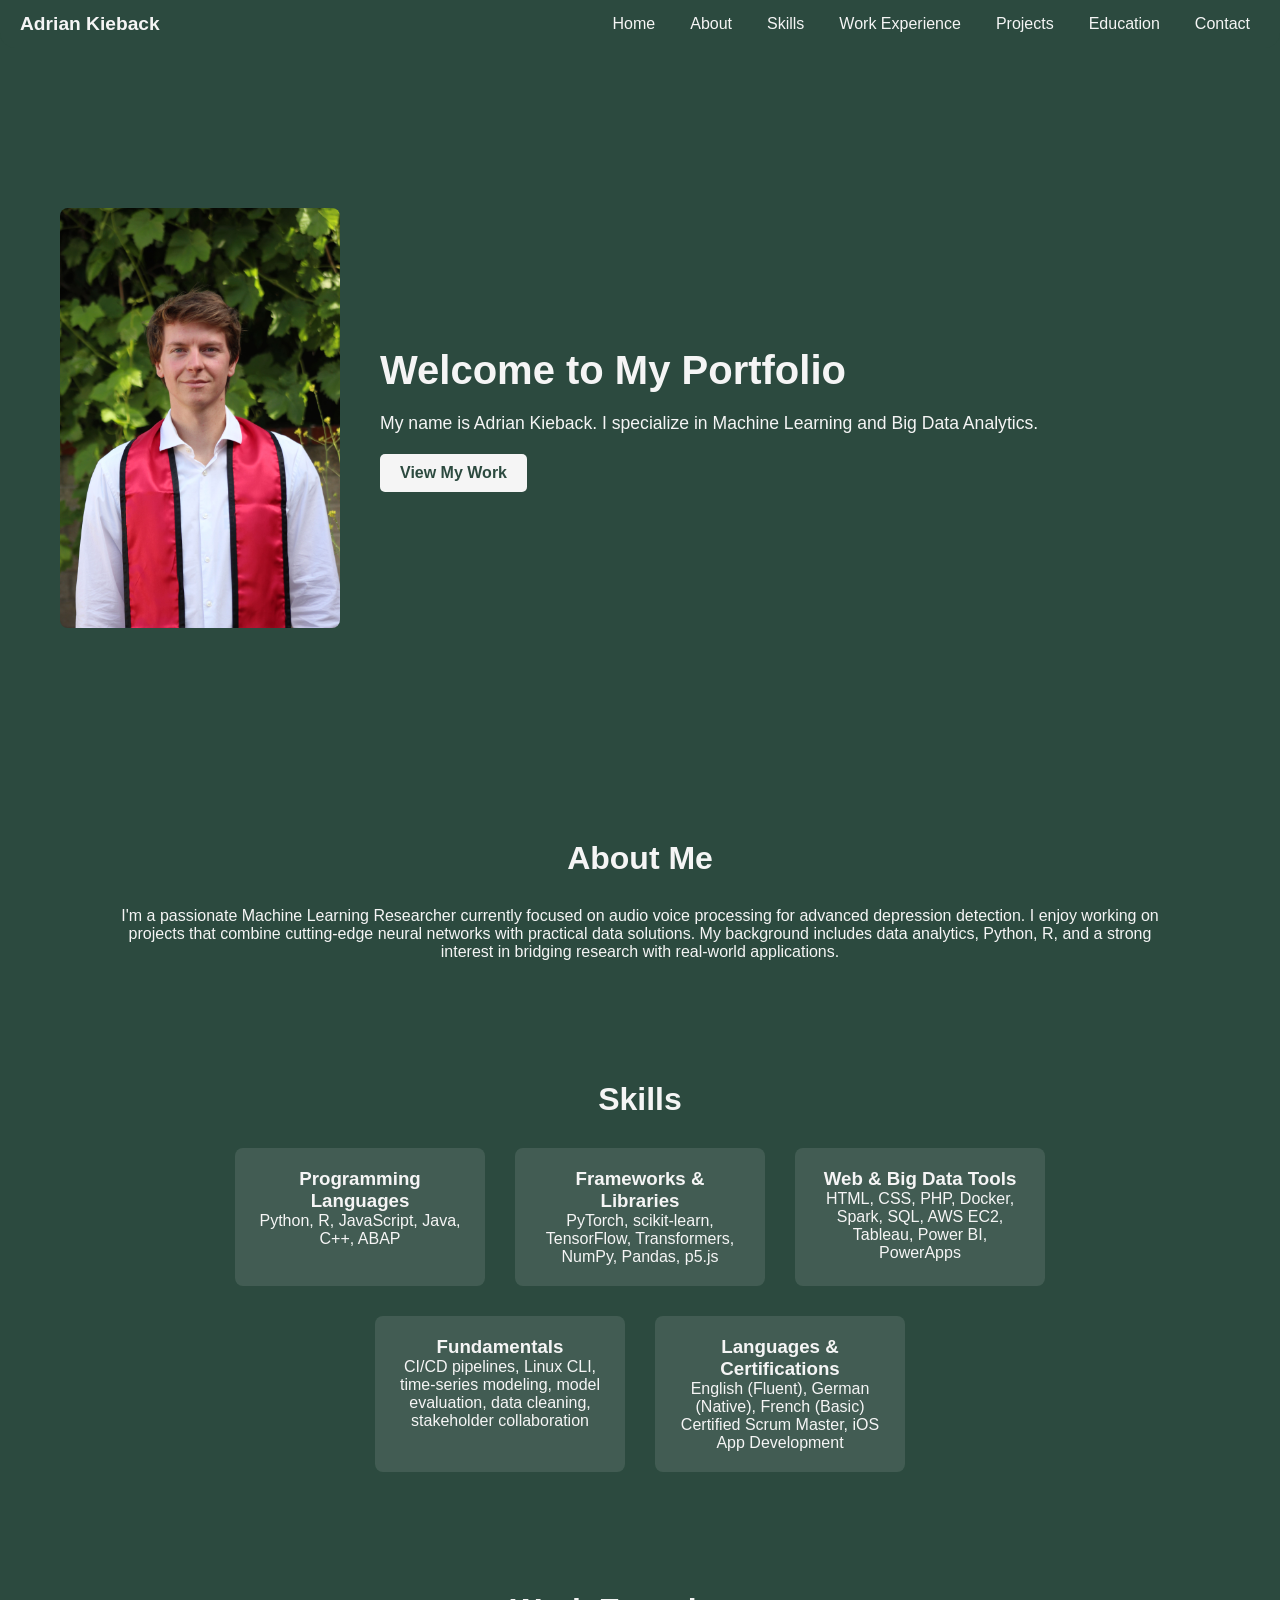
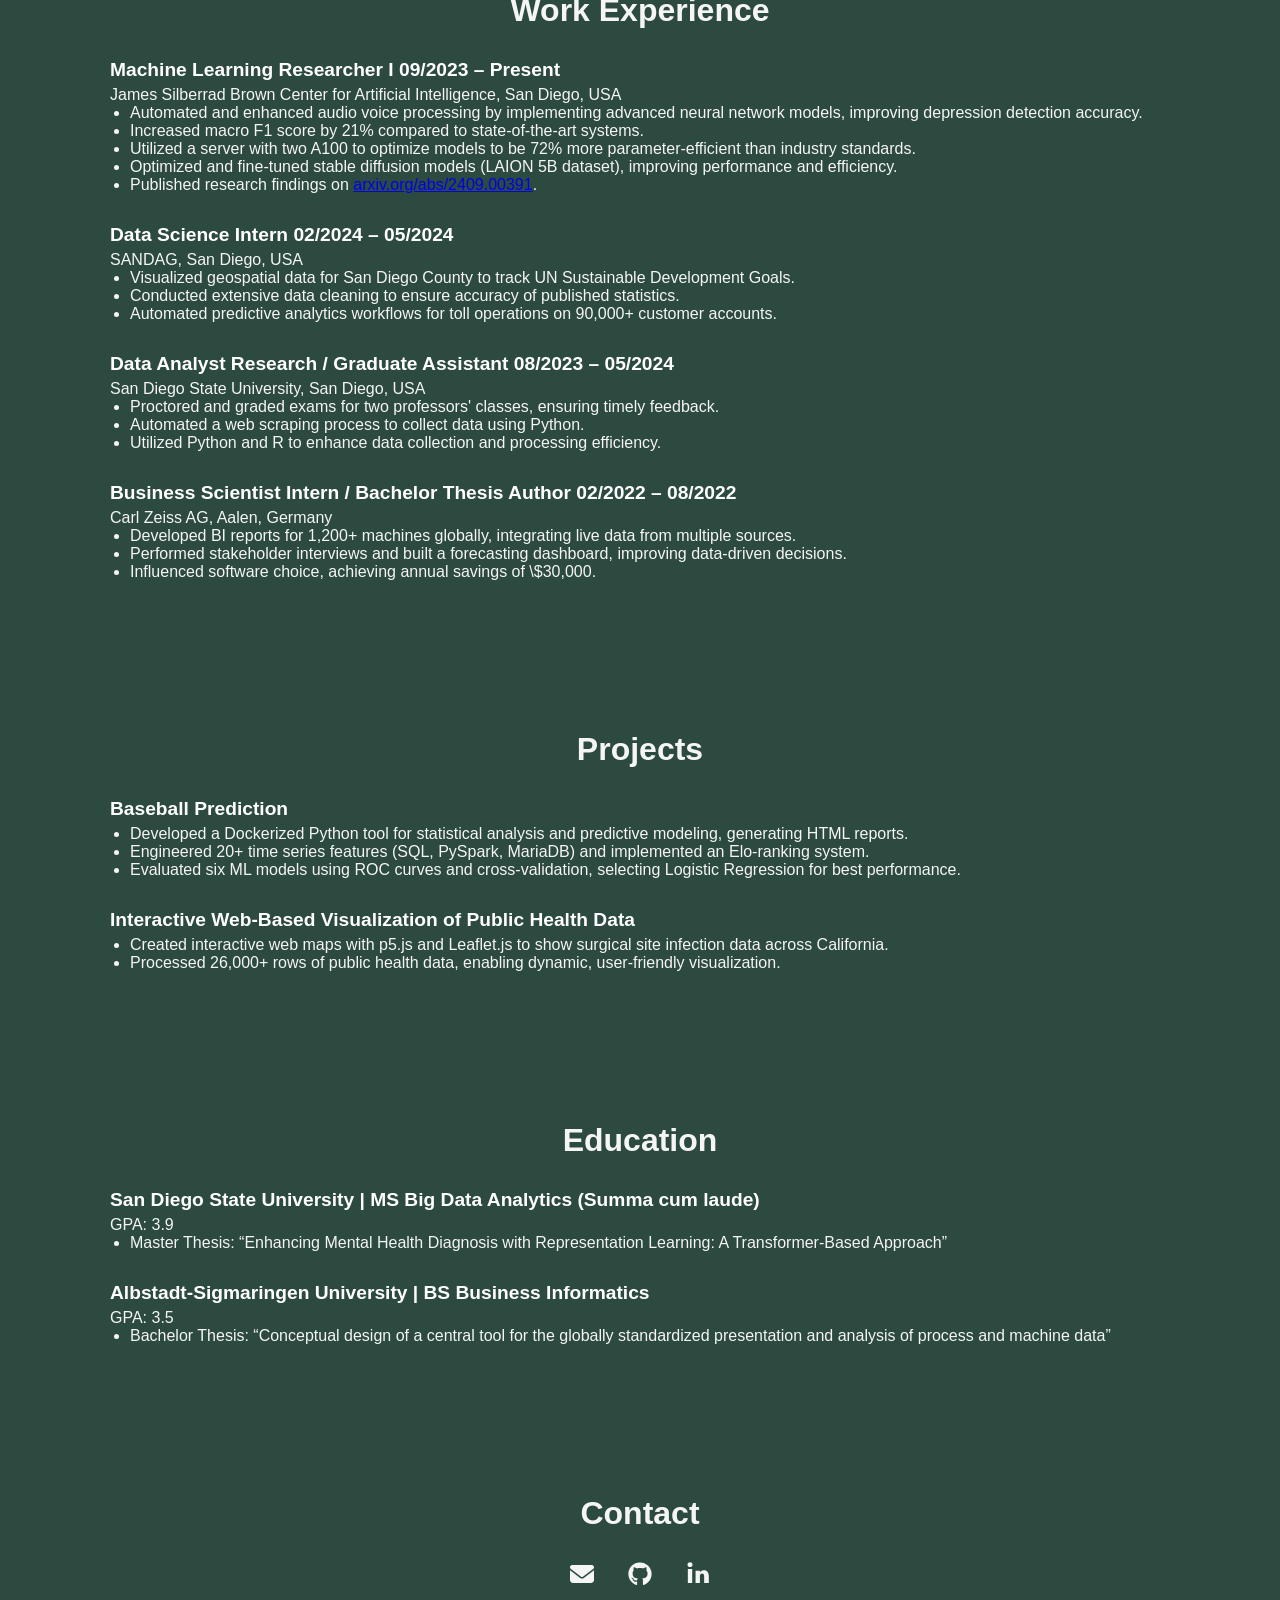
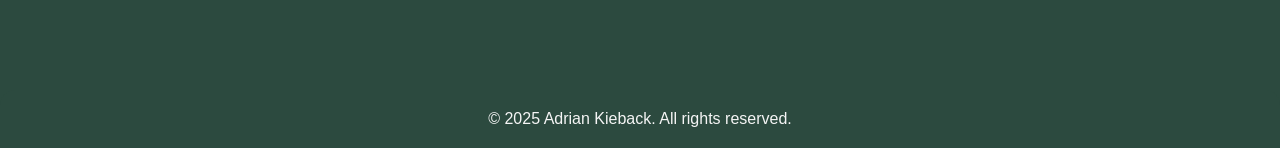
==== index.html @ 71a57227 "navbar fixes to stay when button click" ====
<!DOCTYPE html>
<html lang="en">
<head>
  <meta name="viewport" content="width=device-width, initial-scale=1.0">
  <title>Adrian Kieback</title>
  <link rel="icon" href="icons/favicon.ico" type="image/x-icon">
  <!-- No Font Awesome links needed, since we're using local SVG files -->
  <link rel="stylesheet" href="style.css">
</head>
<body>

  <!-- ===== Burger Menu (fixed at top-right; shows on mobile) ===== -->
  <div class="burger-menu" onclick="toggleMenu()">
    <div class="bar1"></div>
    <div class="bar2"></div>
    <div class="bar3"></div>
  </div>

  <!-- ===== Mobile Nav Menu (slides in from right) ===== -->
  <div class="nav-mobile-menu" id="mobileMenu">
    <a href="#home" class="nav-link">Home</a>
    <a href="#about" class="nav-link">About</a>
    <a href="#skills" class="nav-link">Skills</a>
    <a href="#work-experience" class="nav-link">Work Experience</a>
    <a href="#projects" class="nav-link">Projects</a>
    <a href="#education" class="nav-link">Education</a>
    <a href="#contact" class="nav-link">Contact</a>
  </div>

  <!-- ===== Everything in #page-container is blurred when menu is open ===== -->
  <div id="page-container">

    <!-- ===== Navigation Bar (fixed, hide on scroll down) ===== -->
    <nav class="main-nav">
      <div class="nav-left">
        <a href="#" class="brand">Adrian Kieback</a>
      </div>
      <div class="nav-right">
        <a href="#home" class="nav-link">Home</a>
        <a href="#about" class="nav-link">About</a>
        <a href="#skills" class="nav-link">Skills</a>
        <a href="#work-experience" class="nav-link">Work Experience</a>
        <a href="#projects" class="nav-link">Projects</a>
        <a href="#education" class="nav-link">Education</a>
        <a href="#contact" class="nav-link">Contact</a>
      </div>
    </nav>

    <!-- ===== Hero Section (uses your photo as background) ===== -->
    <header id="home" class="hero-section">
        <div class="hero-content">
          <!-- Left column: your picture -->
          <div class="hero-image">
            <img src="images/IMG_0162-min.JPG" alt="Adrian Kieback" />
          </div>
      
          <!-- Right column: text & button -->
          <div class="hero-text">
            <h1>Welcome to My Portfolio</h1>
            <p>My name is Adrian Kieback. I specialize in Machine Learning and Big Data Analytics.</p>
            <a href="#work-experience" class="btn">View My Work</a>
          </div>
        </div>
      </header>

    <!-- ===== About Section ===== -->
    <section id="about" class="content-section">
      <h2>About Me</h2>
      <p>
        I'm a passionate Machine Learning Researcher currently focused on audio voice 
        processing for advanced depression detection. I enjoy working on projects 
        that combine cutting-edge neural networks with practical data solutions. 
        My background includes data analytics, Python, R, and a strong interest 
        in bridging research with real-world applications.
      </p>
    </section>

    <!-- ===== Skills Section ===== -->
    <section id="skills" class="content-section">
      <h2>Skills</h2>
      <div class="skills-list">
        <div class="skill-item">
          <h3>Programming Languages</h3>
          <p>Python, R, JavaScript, Java, C++, ABAP</p>
        </div>
        <div class="skill-item">
          <h3>Frameworks &amp; Libraries</h3>
          <p>PyTorch, scikit-learn, TensorFlow, Transformers, NumPy, Pandas, p5.js</p>
        </div>
        <div class="skill-item">
          <h3>Web &amp; Big Data Tools</h3>
          <p>HTML, CSS, PHP, Docker, Spark, SQL, AWS EC2, Tableau, Power BI, PowerApps</p>
        </div>
        <div class="skill-item">
          <h3>Fundamentals</h3>
          <p>CI/CD pipelines, Linux CLI, time-series modeling, model evaluation, data cleaning, stakeholder collaboration</p>
        </div>
        <div class="skill-item">
          <h3>Languages &amp; Certifications</h3>
          <p>English (Fluent), German (Native), French (Basic)<br>
             Certified Scrum Master, iOS App Development</p>
        </div>
      </div>
    </section>

    <!-- ===== Work Experience Section ===== -->
    <section id="work-experience" class="content-section">
      <h2>Work Experience</h2>

      <div class="job-entry">
        <h3>Machine Learning Researcher I <span class="job-dates">09/2023 – Present</span></h3>
        <p>James Silberrad Brown Center for Artificial Intelligence, San Diego, USA</p>
        <ul>
          <li>Automated and enhanced audio voice processing by implementing advanced neural network models, improving depression detection accuracy.</li>
          <li>Increased macro F1 score by 21% compared to state-of-the-art systems.</li>
          <li>Utilized a server with two A100 to optimize models to be 72% more parameter-efficient than industry standards.</li>
          <li>Optimized and fine-tuned stable diffusion models (LAION 5B dataset), improving performance and efficiency.</li>
          <li>Published research findings on 
            <a href="https://arxiv.org/abs/2409.00391" target="_blank">arxiv.org/abs/2409.00391</a>.
          </li>
        </ul>
      </div>

      <div class="job-entry">
        <h3>Data Science Intern <span class="job-dates">02/2024 – 05/2024</span></h3>
        <p>SANDAG, San Diego, USA</p>
        <ul>
          <li>Visualized geospatial data for San Diego County to track UN Sustainable Development Goals.</li>
          <li>Conducted extensive data cleaning to ensure accuracy of published statistics.</li>
          <li>Automated predictive analytics workflows for toll operations on 90,000+ customer accounts.</li>
        </ul>
      </div>

      <div class="job-entry">
        <h3>Data Analyst Research / Graduate Assistant <span class="job-dates">08/2023 – 05/2024</span></h3>
        <p>San Diego State University, San Diego, USA</p>
        <ul>
          <li>Proctored and graded exams for two professors' classes, ensuring timely feedback.</li>
          <li>Automated a web scraping process to collect data using Python.</li>
          <li>Utilized Python and R to enhance data collection and processing efficiency.</li>
        </ul>
      </div>

      <div class="job-entry">
        <h3>Business Scientist Intern / Bachelor Thesis Author <span class="job-dates">02/2022 – 08/2022</span></h3>
        <p>Carl Zeiss AG, Aalen, Germany</p>
        <ul>
          <li>Developed BI reports for 1,200+ machines globally, integrating live data from multiple sources.</li>
          <li>Performed stakeholder interviews and built a forecasting dashboard, improving data-driven decisions.</li>
          <li>Influenced software choice, achieving annual savings of \$30,000.</li>
        </ul>
      </div>
    </section>

    <!-- ===== Projects (Additional Projects) Section ===== -->
    <section id="projects" class="content-section">
      <h2>Projects</h2>

      <div class="project-item">
        <h3>Baseball Prediction</h3>
        <ul>
          <li>Developed a Dockerized Python tool for statistical analysis and predictive modeling, generating HTML reports.</li>
          <li>Engineered 20+ time series features (SQL, PySpark, MariaDB) and implemented an Elo-ranking system.</li>
          <li>Evaluated six ML models using ROC curves and cross-validation, selecting Logistic Regression for best performance.</li>
        </ul>
      </div>

      <div class="project-item">
        <h3>Interactive Web-Based Visualization of Public Health Data</h3>
        <ul>
          <li>Created interactive web maps with p5.js and Leaflet.js to show surgical site infection data across California.</li>
          <li>Processed 26,000+ rows of public health data, enabling dynamic, user-friendly visualization.</li>
        </ul>
      </div>
    </section>

    <!-- ===== Education Section ===== -->
    <section id="education" class="content-section">
      <h2>Education</h2>

      <div class="education-entry">
        <h3>San Diego State University | MS Big Data Analytics (Summa cum laude)</h3>
        <p>GPA: 3.9</p>
        <ul>
          <li>Master Thesis: “Enhancing Mental Health Diagnosis with Representation Learning: A Transformer-Based Approach”</li>
        </ul>
      </div>

      <div class="education-entry">
        <h3>Albstadt-Sigmaringen University | BS Business Informatics</h3>
        <p>GPA: 3.5</p>
        <ul>
          <li>Bachelor Thesis: “Conceptual design of a central tool for the globally standardized presentation and analysis of process and machine data”</li>
        </ul>
      </div>
    </section>

    <!-- ===== Contact Section (Inline SVGs) ===== -->
    <section id="contact" class="content-section">
        <h2>Contact</h2>
        <p>
          <!-- Email Icon Inline -->
          <a href="mailto:Adrian.Kieback@gmail.com" class="icon-link">
            <svg 
              xmlns="http://www.w3.org/2000/svg" 
              viewBox="0 0 512 512" 
              class="icon-inline"
            >
              <path 
                fill="currentColor"
                d="M48 64C21.5 64 0 85.5 0 112c0 15.1 7.1 29.3 19.2 38.4L236.8 313.6c11.4 8.5 27 8.5 38.4 0L492.8 150.4c12.1-9.1 19.2-23.3 19.2-38.4c0-26.5-21.5-48-48-48L48 64zM0 176L0 384c0 35.3 28.7 64 64 64l384 0c35.3 0 64-28.7 64-64l0-208L294.4 339.2c-22.8 17.1-54 17.1-76.8 0L0 176z"
              />
            </svg>
          </a>
  
          <!-- GitHub Icon Inline -->
          <a href="https://github.com/akieback" target="_blank" class="icon-link">
            <svg 
              xmlns="http://www.w3.org/2000/svg" 
              viewBox="0 0 496 512" 
              class="icon-inline"
            >
              <path 
                fill="currentColor"
                d="M165.9 397.4c0 2-2.3 3.6-5.2 3.6-3.3 .3-5.6-1.3-5.6-3.6 0-2 2.3-3.6 5.2-3.6 3-.3 5.6 1.3 5.6 3.6zm-31.1-4.5c-.7 2 1.3 4.3 4.3 4.9 2.6 1 5.6 0 6.2-2s-1.3-4.3-4.3-5.2c-2.6-.7-5.5 .3-6.2 2.3zm44.2-1.7c-2.9 .7-4.9 2.6-4.6 4.9 .3 2 2.9 3.3 5.9 2.6 2.9-.7 4.9-2.6 4.6-4.6-.3-1.9-3-3.2-5.9-2.9zM244.8 8C106.1 8 0 113.3 0 252c0 110.9 69.8 205.8 169.5 239.2 12.8 2.3 17.3-5.6 17.3-12.1 0-6.2-.3-40.4-.3-61.4 0 0-70 15-84.7-29.8 0 0-11.4-29.1-27.8-36.6 0 0-22.9-15.7 1.6-15.4 0 0 24.9 2 38.6 25.8 21.9 38.6 58.6 27.5 72.9 20.9 2.3-16 8.8-27.1 16-33.7-55.9-6.2-112.3-14.3-112.3-110.5 0-27.5 7.6-41.3 23.6-58.9-2.6-6.5-11.1-33.3 2.6-67.9 20.9-6.5 69 27 69 27 20-5.6 41.5-8.5 62.8-8.5s42.8 2.9 62.8 8.5c0 0 48.1-33.6 69-27 13.7 34.7 5.2 61.4 2.6 67.9 16 17.7 25.8 31.5 25.8 58.9 0 96.5-58.9 104.2-114.8 110.5 9.2 7.9 17 22.9 17 46.4 0 33.7-.3 75.4-.3 83.6 0 6.5 4.6 14.4 17.3 12.1C428.2 457.8 496 362.9 496 252 496 113.3 383.5 8 244.8 8zM97.2 352.9c-1.3 1-1 3.3 .7 5.2 1.6 1.6 3.9 2.3 5.2 1 1.3-1 1-3.3-.7-5.2-1.6-1.6-3.9-2.3-5.2-1zm-10.8-8.1c-.7 1.3 .3 2.9 2.3 3.9 1.6 1 3.6 .7 4.3-.7 .7-1.3-.3-2.9-2.3-3.9-2-.6-3.6-.3-4.3 .7zm32.4 35.6c-1.6 1.3-1 4.3 1.3 6.2 2.3 2.3 5.2 2.6 6.5 1 1.3-1.3 .7-4.3-1.3-6.2-2.2-2.3-5.2-2.6-6.5-1zm-11.4-14.7c-1.6 1-1.6 3.6 0 5.9 1.6 2.3 4.3 3.3 5.6 2.3 1.6-1.3 1.6-3.9 0-6.2-1.4-2.3-4-3.3-5.6-2z"
              />
            </svg>
          </a>
  
          <!-- LinkedIn Icon Inline -->
          <a href="https://www.linkedin.com/in/adrian-kieback" target="_blank" class="icon-link">
            <svg 
              xmlns="http://www.w3.org/2000/svg" 
              viewBox="0 0 448 512" 
              class="icon-inline"
            >
              <!-- EXAMPLE LinkedIn path with fill="currentColor" -->
              <path 
                fill="currentColor"
                d="M100.28 448H7.4V148.9h92.88zM53.79 108.1C24.1 108.1 0 83.65 0 57.85A53.79 53.79 0 11107.58 57.85c0 25.8-24.09 50.25-53.79 50.25zM447.9 448h-92.55V302.4c0-34.8-12.48-58.5-43.64-58.5-23.8 0-38 16-44.29 31.4-2.3 5.6-2.8 13.3-2.8 21.1V448h-92.59s1.2-237.8 0-262.1h92.59v37.2c-.19.3-.39.59-.59.9h.59v-.9c12.31-18.9 34.3-45.8 83.56-45.8 61 0 106.7 39.8 106.7 125.4V448z"
              />
            </svg>
          </a>
        </p>
      </section>

    <!-- ===== Footer ===== -->
    <footer class="footer">
      <p>&copy; 2025 Adrian Kieback. All rights reserved.</p>
    </footer>

  </div><!-- End #page-container -->

  <script src="script.js"></script>
</body>
</html>
---- style.css ----
/* ===== Basic Reset ===== */
* {
    margin: 0;
    padding: 0;
    box-sizing: border-box;
  }
  
  /* ===== Body Styles ===== */
  body {
    font-family: Arial, sans-serif;
    background-color: #2C4A3F; /* Natural green */
    color: #F5F5F5; /* Light neutral text */
  }
  
  /* ===== Page Container (blur when mobile menu opens) ===== */
  #page-container {
    transition: filter 0.3s ease;
    position: relative;
    z-index: 1;
  }
  #page-container.blur {
    filter: blur(5px);
  }
  
  /* ===== Navigation Bar ===== */
  .main-nav {
    position: fixed;
    top: 0;
    left: 0;
    width: 100%;
    z-index: 1000;
    display: flex;
    justify-content: space-between;
    align-items: center;
    background-color: #2C4A3F; /* Match body background */
    padding: 10px 20px;
    border-radius: 0 0 15px 15px;
    transition: transform 0.3s ease-in-out;
  }
  
  .brand {
    text-decoration: none;
    font-weight: bold;
    font-size: 1.2rem;
    color: #F5F5F5; /* Neutral white */
  }
  
  .nav-right {
    display: flex;
    gap: 15px;
  }
  
  .nav-right .nav-link {
    text-decoration: none;
    color: #F5F5F5;
    padding: 5px 10px;
    transition: background-color 0.3s, border-radius 0.3s;
  }
  
  .nav-right .nav-link:hover {
    background-color: #588D74; /* Softer green */
    border-radius: 10px;
  }
  
  /* Hide-on-scroll class: moves nav off-screen upwards */
  .nav-hide {
    transform: translateY(-150%);
  }
  
  /* ===== Burger Menu ===== */
  .burger-menu {
    display: none;
    position: fixed;
    top: 15px;
    right: 20px;
    z-index: 1001;
    cursor: pointer;
    transition: transform 0.3s ease-in-out;
  }
  
  .bar1, .bar2, .bar3 {
    width: 30px;
    height: 3px;
    background-color: #F5F5F5;
    margin: 5px 0;
    transition: 0.4s;
  }
  
  /* Animate burger into "X" */
  .change .bar1 {
    transform: rotate(-45deg) translate(-7px, 6px);
  }
  .change .bar2 {
    opacity: 0;
  }
  .change .bar3 {
    transform: rotate(45deg) translate(-5px, -5px);
  }
  
  /* ===== Mobile Nav Menu ===== */
  .nav-mobile-menu {
    position: fixed;
    top: 0;
    right: 0;
    background-color: #588D74;
    height: 100vh;
    width: 0;
    overflow: hidden;
    transition: width 0.5s ease-out;
    z-index: 999;
    display: flex;
    flex-direction: column;
    justify-content: center;
    align-items: flex-start;
    border-radius: 15px 0 0 15px;
    padding: 40px 0; /* Add padding to ensure buttons don't touch top/bottom */
    gap: 20px; /* Add space between buttons */
  }
  
  .nav-mobile-menu .nav-link {
    color: #F5F5F5;
    text-decoration: none;
    padding: 15px 20px;
    width: 100%;
    font-size: 1.2rem;
    transition: background-color 0.3s;
  }
  
  .nav-mobile-menu .nav-link:hover {
    background-color: rgba(0, 0, 0, 0.1);
  }
  
  .nav-mobile-menu.show {
    width: 250px;
  }
  
  /* ===== Hero Section ===== */
  .hero-section {
    display: flex;
    justify-content: center;
    align-items: center;
    flex-wrap: wrap; /* Ensure content wraps on smaller screens */
    min-height: 80vh;
    position: relative;
    margin-top: 60px;
    background-color: #2C4A3F; /* Match body background */
    padding: 20px;
  }
  
  .hero-content {
    display: flex;
    flex-direction: row;
    gap: 40px;
    max-width: 1200px;
    width: 100%;
    align-items: center;
    padding: 0 20px;
  }
  
  .hero-image {
    flex: 1;  /* Takes up 1 part of the space */
    max-width: 25%; /* Limits to approximately 1/4 of the screen */
  }
  
  .hero-image img {
    max-width: 100%;
    height: auto;
    border-radius: 8px;
    object-fit: cover;
  }
  
  .hero-text {
    flex: 3;  /* Takes up 3 parts of the space */
    display: flex;
    flex-direction: column;
    justify-content: center;
    align-items: flex-start; /* Align text to the left */
    text-align: left;
    color: #F5F5F5;
  }
  
  .hero-text h1 {
    font-size: 2.5rem;
    margin-bottom: 20px;
  }
  
  .hero-text p {
    font-size: 1.1rem;
    margin-bottom: 20px;
  }
  
  .btn {
    text-decoration: none;
    background-color: #F5F5F5;
    color: #2C4A3F;
    padding: 10px 20px;
    font-weight: bold;
    border-radius: 5px;
    transition: 0.3s;
  }
  
  .btn:hover {
    background-color: #7091E6;
    color: #FFFFFF;
  }
  
  /* ===== Content Sections ===== */
  .content-section {
    padding: 60px 20px;
    max-width: 1100px;
    margin: 0 auto;
    text-align: center;
  }
  
  .content-section h2 {
    font-size: 2rem;
    margin-bottom: 30px;
  }
  
  .job-entry, .project-item, .education-entry {
    text-align: left;
    margin-bottom: 30px;
  }
  
  .job-entry h3, .project-item h3, .education-entry h3 {
    font-size: 1.2rem;
    color: #FFFFFF;
    margin-bottom: 5px;
  }
  
  ul {
    margin-left: 20px;
    text-align: left;
    list-style-type: disc;
  }
  
  .skills-list {
    display: flex;
    flex-wrap: wrap;
    justify-content: center;
    gap: 30px;
  }
  
  .skill-item {
    background-color: rgba(255, 255, 255, 0.1);
    border-radius: 8px;
    padding: 20px;
    width: 250px;
  }
  
  /* ===== Footer ===== */
  .footer {
    text-align: center;
    padding: 20px;
    background-color: #2C4A3F;
    border-radius: 15px 15px 0 0;
    margin-top: 40px;
  }
  
  /* ===== Responsive Breakpoints ===== */
  @media (max-width: 768px) {
    .nav-right {
      display: none;
    }
  
    .burger-menu {
      display: block;
    }
  
    .hero-content {
      flex-direction: column;
      padding: 0 20px;
    }
  
    .hero-image {
      max-width: 50%; /* Larger image on mobile */
    }
  
    .hero-text {
      align-items: center; /* Center text on mobile */
      text-align: center;
    }
  
    .hero-text h1 {
      font-size: 2rem;
    }
  
    .hero-text p {
      font-size: 1rem;
    }
  }
  
  @media (min-width: 769px) {
    .nav-right {
      display: flex;
      align-items: center;
    }
  
    .burger-menu {
      display: none;
    }
  }
  
  /* ===== Contact Section Icons ===== */
  .icon-link {
    display: inline-block;
    margin: 0 15px;
    text-decoration: none;
  }
  
  .icon-inline {
    width: 24px;  /* Reduced size from default */
    height: 24px;
    color: #F5F5F5; /* White color */
    transition: color 0.3s ease;
  }
  
  .icon-link:hover .icon-inline {
    color: #7091E6; /* Change color on hover */
  }
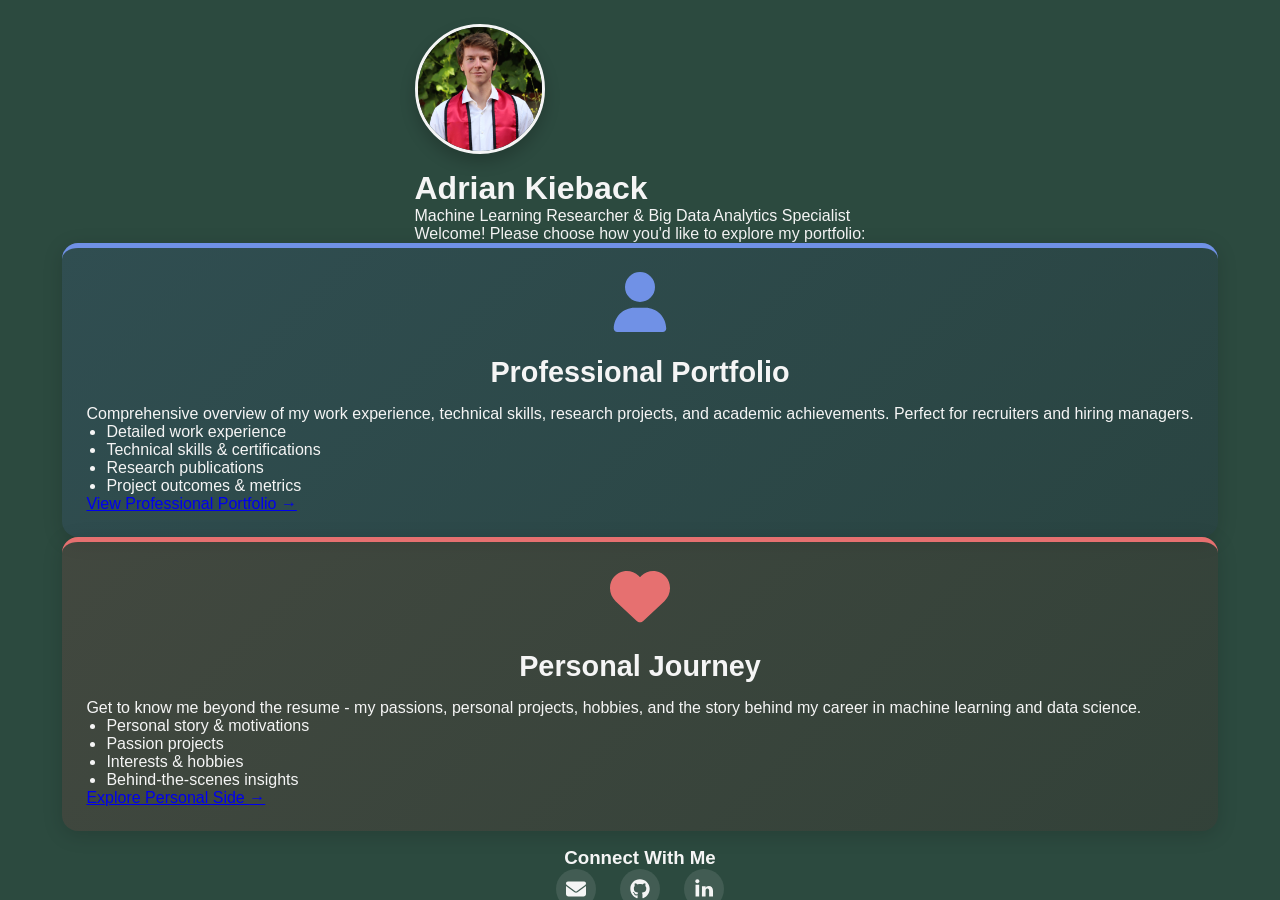
==== commit 525255ba: "index changes" ====
--- a/index.html
+++ b/index.html
@@ -2,255 +2,103 @@
 <html lang="en">
 <head>
   <meta name="viewport" content="width=device-width, initial-scale=1.0">
-  <title>Adrian Kieback</title>
+  <title>Adrian Kieback - Choose Your Experience</title>
   <link rel="icon" href="icons/favicon.ico" type="image/x-icon">
-  <!-- No Font Awesome links needed, since we're using local SVG files -->
   <link rel="stylesheet" href="style.css">
 </head>
 <body>
-
-  <!-- ===== Burger Menu (fixed at top-right; shows on mobile) ===== -->
-  <div class="burger-menu" onclick="toggleMenu()">
-    <div class="bar1"></div>
-    <div class="bar2"></div>
-    <div class="bar3"></div>
-  </div>
-
-  <!-- ===== Mobile Nav Menu (slides in from right) ===== -->
-  <div class="nav-mobile-menu" id="mobileMenu">
-    <a href="#home" class="nav-link">Home</a>
-    <a href="#about" class="nav-link">About</a>
-    <a href="#skills" class="nav-link">Skills</a>
-    <a href="#work-experience" class="nav-link">Work Experience</a>
-    <a href="#projects" class="nav-link">Projects</a>
-    <a href="#education" class="nav-link">Education</a>
-    <a href="#contact" class="nav-link">Contact</a>
-  </div>
-
-  <!-- ===== Everything in #page-container is blurred when menu is open ===== -->
-  <div id="page-container">
-
-    <!-- ===== Navigation Bar (fixed, hide on scroll down) ===== -->
-    <nav class="main-nav">
-      <div class="nav-left">
-        <a href="#" class="brand">Adrian Kieback</a>
-      </div>
-      <div class="nav-right">
-        <a href="#home" class="nav-link">Home</a>
-        <a href="#about" class="nav-link">About</a>
-        <a href="#skills" class="nav-link">Skills</a>
-        <a href="#work-experience" class="nav-link">Work Experience</a>
-        <a href="#projects" class="nav-link">Projects</a>
-        <a href="#education" class="nav-link">Education</a>
-        <a href="#contact" class="nav-link">Contact</a>
-      </div>
-    </nav>
-
-    <!-- ===== Hero Section (uses your photo as background) ===== -->
-    <header id="home" class="hero-section">
-        <div class="hero-content">
-          <!-- Left column: your picture -->
-          <div class="hero-image">
-            <img src="images/IMG_0162-min.JPG" alt="Adrian Kieback" />
-          </div>
-      
-          <!-- Right column: text & button -->
-          <div class="hero-text">
-            <h1>Welcome to My Portfolio</h1>
-            <p>My name is Adrian Kieback. I specialize in Machine Learning and Big Data Analytics.</p>
-            <a href="#work-experience" class="btn">View My Work</a>
-          </div>
+  <div class="landing-container">
+    <!-- Header Section -->
+    <header class="landing-header">
+      <div class="header-content">
+        <div class="profile-image">
+          <img src="images/IMG_0162-min.JPG" alt="Adrian Kieback" />
         </div>
-      </header>
-
-    <!-- ===== About Section ===== -->
-    <section id="about" class="content-section">
-      <h2>About Me</h2>
-      <p>
-        I'm a passionate Machine Learning Researcher currently focused on audio voice 
-        processing for advanced depression detection. I enjoy working on projects 
-        that combine cutting-edge neural networks with practical data solutions. 
-        My background includes data analytics, Python, R, and a strong interest 
-        in bridging research with real-world applications.
-      </p>
-    </section>
-
-    <!-- ===== Skills Section ===== -->
-    <section id="skills" class="content-section">
-      <h2>Skills</h2>
-      <div class="skills-list">
-        <div class="skill-item">
-          <h3>Programming Languages</h3>
-          <p>Python, R, JavaScript, Java, C++, ABAP</p>
-        </div>
-        <div class="skill-item">
-          <h3>Frameworks &amp; Libraries</h3>
-          <p>PyTorch, scikit-learn, TensorFlow, Transformers, NumPy, Pandas, p5.js</p>
-        </div>
-        <div class="skill-item">
-          <h3>Web &amp; Big Data Tools</h3>
-          <p>HTML, CSS, PHP, Docker, Spark, SQL, AWS EC2, Tableau, Power BI, PowerApps</p>
-        </div>
-        <div class="skill-item">
-          <h3>Fundamentals</h3>
-          <p>CI/CD pipelines, Linux CLI, time-series modeling, model evaluation, data cleaning, stakeholder collaboration</p>
-        </div>
-        <div class="skill-item">
-          <h3>Languages &amp; Certifications</h3>
-          <p>English (Fluent), German (Native), French (Basic)<br>
-             Certified Scrum Master, iOS App Development</p>
+        <div class="header-text">
+          <h1>Adrian Kieback</h1>
+          <p class="subtitle">Machine Learning Researcher & Big Data Analytics Specialist</p>
+          <p class="welcome-text">Welcome! Please choose how you'd like to explore my portfolio:</p>
         </div>
       </div>
-    </section>
+    </header>
+    <!-- Choice Section -->
+    <main class="choice-section">
+      <div class="choice-container">
+        
+        <!-- Professional Choice -->
+        <div class="choice-card professional-card">
+          <div class="card-overlay"></div>
+          <div class="card-icon">
+            <svg xmlns="http://www.w3.org/2000/svg" viewBox="0 0 448 512" class="choice-icon">
+              <path d="M224 256A128 128 0 1 0 224 0a128 128 0 1 0 0 256zm-45.7 48C79.8 304 0 383.8 0 482.3C0 498.7 13.3 512 29.7 512l388.6 0c16.4 0 29.7-13.3 29.7-29.7C448 383.8 368.2 304 269.7 304l-91.4 0z"/>
+            </svg>
+          </div>
+          <h2>Professional Portfolio</h2>
+          <p>Comprehensive overview of my work experience, technical skills, research projects, and academic achievements. Perfect for recruiters and hiring managers.</p>
+          <ul class="feature-list">
+            <li>Detailed work experience</li>
+            <li>Technical skills & certifications</li>
+            <li>Research publications</li>
+            <li>Project outcomes & metrics</li>
+          </ul>
+          <a href="Professional.html" class="choice-btn professional-btn">
+            View Professional Portfolio
+            <span class="btn-arrow">→</span>
+          </a>
+        </div>
 
-    <!-- ===== Work Experience Section ===== -->
-    <section id="work-experience" class="content-section">
-      <h2>Work Experience</h2>
+        <!-- Personal Choice -->
+        <div class="choice-card personal-card">
+          <div class="card-overlay"></div>
+          <div class="card-icon">
+            <svg xmlns="http://www.w3.org/2000/svg" viewBox="0 0 512 512" class="choice-icon">
+              <path d="M47.6 300.4L228.3 469.1c7.5 7 17.4 10.9 27.7 10.9s20.2-3.9 27.7-10.9L464.4 300.4c30.4-28.3 47.6-68 47.6-109.5v-5.8c0-69.9-50.5-129.5-119.4-141C347 36.5 300.6 51.4 268 84L256 96 244 84c-32.6-32.6-79-47.5-124.6-39.9C50.5 55.6 0 115.2 0 185.1v5.8c0 41.5 17.2 81.2 47.6 109.5z"/>
+            </svg>
+          </div>
+          <h2>Personal Journey</h2>
+          <p>Get to know me beyond the resume - my passions, personal projects, hobbies, and the story behind my career in machine learning and data science.</p>
+          <ul class="feature-list">
+            <li>Personal story & motivations</li>
+            <li>Passion projects</li>
+            <li>Interests & hobbies</li>
+            <li>Behind-the-scenes insights</li>
+          </ul>
+          <a href="Personal.html" class="choice-btn personal-btn">
+            Explore Personal Side
+            <span class="btn-arrow">→</span>
+          </a>
+        </div>
 
-      <div class="job-entry">
-        <h3>Machine Learning Researcher I <span class="job-dates">09/2023 – Present</span></h3>
-        <p>James Silberrad Brown Center for Artificial Intelligence, San Diego, USA</p>
-        <ul>
-          <li>Automated and enhanced audio voice processing by implementing advanced neural network models, improving depression detection accuracy.</li>
-          <li>Increased macro F1 score by 21% compared to state-of-the-art systems.</li>
-          <li>Utilized a server with two A100 to optimize models to be 72% more parameter-efficient than industry standards.</li>
-          <li>Optimized and fine-tuned stable diffusion models (LAION 5B dataset), improving performance and efficiency.</li>
-          <li>Published research findings on 
-            <a href="https://arxiv.org/abs/2409.00391" target="_blank">arxiv.org/abs/2409.00391</a>.
-          </li>
-        </ul>
       </div>
-
-      <div class="job-entry">
-        <h3>Data Science Intern <span class="job-dates">02/2024 – 05/2024</span></h3>
-        <p>SANDAG, San Diego, USA</p>
-        <ul>
-          <li>Visualized geospatial data for San Diego County to track UN Sustainable Development Goals.</li>
-          <li>Conducted extensive data cleaning to ensure accuracy of published statistics.</li>
-          <li>Automated predictive analytics workflows for toll operations on 90,000+ customer accounts.</li>
-        </ul>
-      </div>
-
-      <div class="job-entry">
-        <h3>Data Analyst Research / Graduate Assistant <span class="job-dates">08/2023 – 05/2024</span></h3>
-        <p>San Diego State University, San Diego, USA</p>
-        <ul>
-          <li>Proctored and graded exams for two professors' classes, ensuring timely feedback.</li>
-          <li>Automated a web scraping process to collect data using Python.</li>
-          <li>Utilized Python and R to enhance data collection and processing efficiency.</li>
-        </ul>
-      </div>
-
-      <div class="job-entry">
-        <h3>Business Scientist Intern / Bachelor Thesis Author <span class="job-dates">02/2022 – 08/2022</span></h3>
-        <p>Carl Zeiss AG, Aalen, Germany</p>
-        <ul>
-          <li>Developed BI reports for 1,200+ machines globally, integrating live data from multiple sources.</li>
-          <li>Performed stakeholder interviews and built a forecasting dashboard, improving data-driven decisions.</li>
-          <li>Influenced software choice, achieving annual savings of \$30,000.</li>
-        </ul>
-      </div>
-    </section>
-
-    <!-- ===== Projects (Additional Projects) Section ===== -->
-    <section id="projects" class="content-section">
-      <h2>Projects</h2>
-
-      <div class="project-item">
-        <h3>Baseball Prediction</h3>
-        <ul>
-          <li>Developed a Dockerized Python tool for statistical analysis and predictive modeling, generating HTML reports.</li>
-          <li>Engineered 20+ time series features (SQL, PySpark, MariaDB) and implemented an Elo-ranking system.</li>
-          <li>Evaluated six ML models using ROC curves and cross-validation, selecting Logistic Regression for best performance.</li>
-        </ul>
-      </div>
-
-      <div class="project-item">
-        <h3>Interactive Web-Based Visualization of Public Health Data</h3>
-        <ul>
-          <li>Created interactive web maps with p5.js and Leaflet.js to show surgical site infection data across California.</li>
-          <li>Processed 26,000+ rows of public health data, enabling dynamic, user-friendly visualization.</li>
-        </ul>
-      </div>
-    </section>
-
-    <!-- ===== Education Section ===== -->
-    <section id="education" class="content-section">
-      <h2>Education</h2>
-
-      <div class="education-entry">
-        <h3>San Diego State University | MS Big Data Analytics (Summa cum laude)</h3>
-        <p>GPA: 3.9</p>
-        <ul>
-          <li>Master Thesis: “Enhancing Mental Health Diagnosis with Representation Learning: A Transformer-Based Approach”</li>
-        </ul>
-      </div>
-
-      <div class="education-entry">
-        <h3>Albstadt-Sigmaringen University | BS Business Informatics</h3>
-        <p>GPA: 3.5</p>
-        <ul>
-          <li>Bachelor Thesis: “Conceptual design of a central tool for the globally standardized presentation and analysis of process and machine data”</li>
-        </ul>
-      </div>
-    </section>
-
-    <!-- ===== Contact Section (Inline SVGs) ===== -->
-    <section id="contact" class="content-section">
-        <h2>Contact</h2>
-        <p>
-          <!-- Email Icon Inline -->
-          <a href="mailto:Adrian.Kieback@gmail.com" class="icon-link">
-            <svg 
-              xmlns="http://www.w3.org/2000/svg" 
-              viewBox="0 0 512 512" 
-              class="icon-inline"
-            >
-              <path 
-                fill="currentColor"
-                d="M48 64C21.5 64 0 85.5 0 112c0 15.1 7.1 29.3 19.2 38.4L236.8 313.6c11.4 8.5 27 8.5 38.4 0L492.8 150.4c12.1-9.1 19.2-23.3 19.2-38.4c0-26.5-21.5-48-48-48L48 64zM0 176L0 384c0 35.3 28.7 64 64 64l384 0c35.3 0 64-28.7 64-64l0-208L294.4 339.2c-22.8 17.1-54 17.1-76.8 0L0 176z"
-              />
+    </main>
+    
+    <!-- Footer Section -->
+    <footer class="landing-footer">
+      <div class="quick-contact">
+        <h3>Connect With Me</h3>
+        <div class="contact-links">
+          <a href="mailto:adrian.kieback@gmail.com" class="contact-link">
+            <svg xmlns="http://www.w3.org/2000/svg" viewBox="0 0 512 512" class="contact-icon">
+              <path d="M48 64C21.5 64 0 85.5 0 112c0 15.1 7.1 29.3 19.2 38.4L236.8 313.6c11.4 8.5 27 8.5 38.4 0L492.8 150.4c12.1-9.1 19.2-23.3 19.2-38.4c0-26.5-21.5-48-48-48H48zM0 176V384c0 35.3 28.7 64 64 64H448c35.3 0 64-28.7 64-64V176L294.4 339.2c-22.8 17.1-54 17.1-76.8 0L0 176z"/>
             </svg>
           </a>
-  
-          <!-- GitHub Icon Inline -->
-          <a href="https://github.com/akieback" target="_blank" class="icon-link">
-            <svg 
-              xmlns="http://www.w3.org/2000/svg" 
-              viewBox="0 0 496 512" 
-              class="icon-inline"
-            >
-              <path 
-                fill="currentColor"
-                d="M165.9 397.4c0 2-2.3 3.6-5.2 3.6-3.3 .3-5.6-1.3-5.6-3.6 0-2 2.3-3.6 5.2-3.6 3-.3 5.6 1.3 5.6 3.6zm-31.1-4.5c-.7 2 1.3 4.3 4.3 4.9 2.6 1 5.6 0 6.2-2s-1.3-4.3-4.3-5.2c-2.6-.7-5.5 .3-6.2 2.3zm44.2-1.7c-2.9 .7-4.9 2.6-4.6 4.9 .3 2 2.9 3.3 5.9 2.6 2.9-.7 4.9-2.6 4.6-4.6-.3-1.9-3-3.2-5.9-2.9zM244.8 8C106.1 8 0 113.3 0 252c0 110.9 69.8 205.8 169.5 239.2 12.8 2.3 17.3-5.6 17.3-12.1 0-6.2-.3-40.4-.3-61.4 0 0-70 15-84.7-29.8 0 0-11.4-29.1-27.8-36.6 0 0-22.9-15.7 1.6-15.4 0 0 24.9 2 38.6 25.8 21.9 38.6 58.6 27.5 72.9 20.9 2.3-16 8.8-27.1 16-33.7-55.9-6.2-112.3-14.3-112.3-110.5 0-27.5 7.6-41.3 23.6-58.9-2.6-6.5-11.1-33.3 2.6-67.9 20.9-6.5 69 27 69 27 20-5.6 41.5-8.5 62.8-8.5s42.8 2.9 62.8 8.5c0 0 48.1-33.6 69-27 13.7 34.7 5.2 61.4 2.6 67.9 16 17.7 25.8 31.5 25.8 58.9 0 96.5-58.9 104.2-114.8 110.5 9.2 7.9 17 22.9 17 46.4 0 33.7-.3 75.4-.3 83.6 0 6.5 4.6 14.4 17.3 12.1C428.2 457.8 496 362.9 496 252 496 113.3 383.5 8 244.8 8zM97.2 352.9c-1.3 1-1 3.3 .7 5.2 1.6 1.6 3.9 2.3 5.2 1 1.3-1 1-3.3-.7-5.2-1.6-1.6-3.9-2.3-5.2-1zm-10.8-8.1c-.7 1.3 .3 2.9 2.3 3.9 1.6 1 3.6 .7 4.3-.7 .7-1.3-.3-2.9-2.3-3.9-2-.6-3.6-.3-4.3 .7zm32.4 35.6c-1.6 1.3-1 4.3 1.3 6.2 2.3 2.3 5.2 2.6 6.5 1 1.3-1.3 .7-4.3-1.3-6.2-2.2-2.3-5.2-2.6-6.5-1zm-11.4-14.7c-1.6 1-1.6 3.6 0 5.9 1.6 2.3 4.3 3.3 5.6 2.3 1.6-1.3 1.6-3.9 0-6.2-1.4-2.3-4-3.3-5.6-2z"
-              />
+          <a href="https://github.com/adriankieback" target="_blank" class="contact-link">
+            <svg xmlns="http://www.w3.org/2000/svg" viewBox="0 0 496 512" class="contact-icon">
+              <path d="M165.9 397.4c0 2-2.3 3.6-5.2 3.6-3.3.3-5.6-1.3-5.6-3.6 0-2 2.3-3.6 5.2-3.6 3-.3 5.6 1.3 5.6 3.6zm-31.1-4.5c-.7 2 1.3 4.3 4.3 4.9 2.6 1 5.6 0 6.2-2s-1.3-4.3-4.3-5.2c-2.6-.7-5.5.3-6.2 2.3zm44.2-1.7c-2.9 .7-4.9 2.6-4.6 4.9.3 2 2.9 3.3 5.9 2.6 2.9-.7 4.9-2.6 4.6-4.6-.3-1.9-3-3.2-5.9-2.9zM244.8 8C106.1 8 0 113.3 0 252c0 110.9 69.8 205.8 169.5 239.2 12.8 2.3 17.3-5.6 17.3-12.1 0-6.2-.3-40.4-.3-61.4 0 0-70 15-84.7-29.8 0 0-11.4-29.1-27.8-36.6 0 0-22.9-15.7 1.6-15.4 0 0 24.9 2 38.6 25.8 21.9 38.6 58.6 27.5 72.9 20.9 2.3-16 8.8-27.1 16-33.7-55.9-6.2-112.3-14.3-112.3-110.5 0-27.5 7.6-41.3 23.6-58.9-2.6-6.5-11.1-33.3 2.6-67.9 20.9-6.5 69 27 69 27 20-5.6 41.5-8.5 62.8-8.5s42.8 2.9 62.8 8.5c0 0 48.1-33.6 69-27 13.7 34.7 5.2 61.4 2.6 67.9 16 17.7 25.8 31.5 25.8 58.9 0 96.5-58.9 104.2-114.8 110.5 9.2 7.9 17 22.9 17 46.4 0 33.7-.3 75.4-.3 83.6 0 6.5 4.6 14.4 17.3 12.1C428.2 457.8 496 362.9 496 252 496 113.3 383.5 8 244.8 8zM97.2 352.9c-1.3 1-1 3.3.7 5.2 1.6 1.6 3.9 2.3 5.2 1 1.3-1 1-3.3-.7-5.2-1.6-1.6-3.9-2.3-5.2-1zm-10.8-8.1c-.7 1.3.3 2.9 2.3 3.9 1.6 1 3.6.7 4.3-.7.7-1.3-.3-2.9-2.3-3.9-2-.6-3.6-.3-4.3.7zm32.4 35.6c-1.6 1.3-1 4.3 1.3 6.2 2.3 2.3 5.2 2.6 6.5 1 1.3-1.3.7-4.3-1.3-6.2-2.2-2.3-5.2-2.6-6.5-1zm-11.4-14.7c-1.6 1-1.6 3.6 0 5.9 1.6 2.3 4.3 3.3 5.6 2.3 1.6-1.3 1.6-3.9 0-6.2-1.4-2.3-4-3.3-5.6-2z"/>
             </svg>
           </a>
-  
-          <!-- LinkedIn Icon Inline -->
-          <a href="https://www.linkedin.com/in/adrian-kieback" target="_blank" class="icon-link">
-            <svg 
-              xmlns="http://www.w3.org/2000/svg" 
-              viewBox="0 0 448 512" 
-              class="icon-inline"
-            >
-              <!-- EXAMPLE LinkedIn path with fill="currentColor" -->
-              <path 
-                fill="currentColor"
-                d="M100.28 448H7.4V148.9h92.88zM53.79 108.1C24.1 108.1 0 83.65 0 57.85A53.79 53.79 0 11107.58 57.85c0 25.8-24.09 50.25-53.79 50.25zM447.9 448h-92.55V302.4c0-34.8-12.48-58.5-43.64-58.5-23.8 0-38 16-44.29 31.4-2.3 5.6-2.8 13.3-2.8 21.1V448h-92.59s1.2-237.8 0-262.1h92.59v37.2c-.19.3-.39.59-.59.9h.59v-.9c12.31-18.9 34.3-45.8 83.56-45.8 61 0 106.7 39.8 106.7 125.4V448z"
-              />
+          <a href="https://www.linkedin.com/in/adrian-kieback" target="_blank" class="contact-link">
+            <svg xmlns="http://www.w3.org/2000/svg" viewBox="0 0 448 512" class="contact-icon">
+              <path d="M100.28 448H7.4V148.9h92.88zM53.79 108.1C24.1 108.1 0 83.65 0 57.85A53.79 53.79 0 11107.58 57.85c0 25.8-24.09 50.25-53.79 50.25zM447.9 448h-92.55V302.4c0-34.8-12.48-58.5-43.64-58.5-23.8 0-38 16-44.29 31.4-2.3 5.6-2.8 13.3-2.8 21.1V448h-92.59s1.2-237.8 0-262.1h92.59v37.2c-.19.3-.39.59-.59.9h.59v-.9c12.31-18.9 34.3-45.8 83.56-45.8 61 0 106.7 39.8 106.7 125.4V448z"/>
             </svg>
           </a>
-        </p>
-      </section>
-
-    <!-- ===== Footer ===== -->
-    <footer class="footer">
-      <p>&copy; 2025 Adrian Kieback. All rights reserved.</p>
+        </div>
+      </div>
+      <p class="copyright">&copy; 2025 Adrian Kieback. All rights reserved.</p>
     </footer>
 
-  </div><!-- End #page-container -->
+  </div><!-- End .landing-container -->
 
   <script src="script.js"></script>
 </body>
-</html>
+</html>
--- a/style.css
+++ b/style.css
@@ -5,11 +5,18 @@
     box-sizing: border-box;
   }
   
+  html, body {
+    height: 100%;
+    scroll-behavior: smooth;
+  }
+  
   /* ===== Body Styles ===== */
   body {
-    font-family: Arial, sans-serif;
+    font-family: 'Inter', Arial, sans-serif;
     background-color: #2C4A3F; /* Natural green */
     color: #F5F5F5; /* Light neutral text */
+    display: flex;
+    flex-direction: column;
   }
   
   /* ===== Page Container (blur when mobile menu opens) ===== */
@@ -257,65 +264,674 @@
     margin-top: 40px;
   }
   
-  /* ===== Responsive Breakpoints ===== */
-  @media (max-width: 768px) {
-    .nav-right {
-      display: none;
-    }
-  
-    .burger-menu {
-      display: block;
-    }
-  
-    .hero-content {
-      flex-direction: column;
-      padding: 0 20px;
-    }
-  
-    .hero-image {
-      max-width: 50%; /* Larger image on mobile */
-    }
-  
-    .hero-text {
-      align-items: center; /* Center text on mobile */
-      text-align: center;
-    }
-  
-    .hero-text h1 {
-      font-size: 2rem;
-    }
-  
-    .hero-text p {
-      font-size: 1rem;
-    }
-  }
-  
-  @media (min-width: 769px) {
-    .nav-right {
-      display: flex;
-      align-items: center;
-    }
-  
-    .burger-menu {
-      display: none;
-    }
-  }
-  
-  /* ===== Contact Section Icons ===== */
-  .icon-link {
-    display: inline-block;
-    margin: 0 15px;
-    text-decoration: none;
-  }
-  
-  .icon-inline {
-    width: 24px;  /* Reduced size from default */
-    height: 24px;
-    color: #F5F5F5; /* White color */
-    transition: color 0.3s ease;
-  }
-  
-  .icon-link:hover .icon-inline {
-    color: #7091E6; /* Change color on hover */
-  }
-  +  /* ===== Landing Page Styles ===== */
+.landing-container {
+  min-height: 100vh;
+  display: flex;
+  flex-direction: column;
+  justify-content: space-between; /* Distribute space between content and footer */
+  align-items: center;
+  padding: 1.5rem 1rem; /* Reduced padding */
+  overflow-y: auto; /* Allow scrolling if needed */
+  max-height: 100vh; /* Ensure it doesn't exceed viewport */
+}
+
+.landing-hero {
+  width: 100%;
+  max-width: 1200px;
+  display: flex;
+  flex-direction: column;
+  align-items: center;
+  gap: 1rem; /* Reduced from 2rem to tighten up vertical spacing */
+  min-height: 100%;
+}
+
+.profile-wrapper {
+  display: flex;
+  flex-direction: column;
+  align-items: center;
+  text-align: center;
+  margin-bottom: 0; /* Removed margin */
+}
+
+.profile-image {
+  width: 130px; /* Reduced from 150px */
+  height: 130px; /* Reduced from 150px */
+  overflow: hidden;
+  border-radius: 50%;
+  margin-bottom: 1rem; /* Reduced from 1.5rem */
+  border: 3px solid #F5F5F5;
+  box-shadow: 0 8px 16px rgba(0, 0, 0, 0.2);
+  transition: transform 0.3s ease, box-shadow 0.3s ease;
+}
+
+.profile-image:hover {
+  transform: scale(1.05);
+  box-shadow: 0 12px 24px rgba(0, 0, 0, 0.3);
+}
+
+.profile-image img {
+  width: 100%;
+  height: 100%;
+  object-fit: cover;
+  transition: transform 0.5s ease;
+}
+
+.profile-image:hover img {
+  transform: scale(1.1);
+}
+
+.profile-name {
+  font-size: 2.5rem;
+  margin-bottom: 0.5rem;
+  color: #F5F5F5;
+  text-shadow: 0 2px 4px rgba(0, 0, 0, 0.2);
+}
+
+.profile-title {
+  font-size: 1.2rem;
+  margin-bottom: 1rem;
+  color: #A8DADC;
+  font-weight: 300;
+}
+
+.profile-tagline {
+  font-size: 1.1rem;
+  margin-bottom: 0.5rem; /* Reduced from 1.5rem */
+  color: #A8DADC;
+  font-weight: 300;
+  max-width: 600px;
+  text-align: center;
+  line-height: 1.4; /* Slightly tighter line height */
+  opacity: 0.85;
+}
+
+.choice-prompt {
+  margin: 0.5rem 0; /* Reduced from 1.5rem */
+  text-align: center;
+}
+
+.choice-prompt p {
+  font-size: 1.3rem; /* Slightly smaller */
+  color: #F5F5F5;
+  margin-bottom: 0.5rem; /* Reduced from 1rem */
+  font-weight: 300;
+}
+
+.choice-grid {
+  display: grid;
+  grid-template-columns: repeat(auto-fit, minmax(280px, 1fr)); /* Smaller minimum width */
+  gap: 1.5rem; /* Reduced from 2rem */
+  width: 100%;
+  max-width: 960px; /* Slightly reduced */
+  margin: 0.5rem auto 0; /* Added top margin */
+}
+
+/* Enhanced card styles */
+.choice-card {
+  background-color: rgba(255, 255, 255, 0.08);
+  border-radius: 16px;
+  padding: 1.5rem; /* Reduced padding */
+  display: flex;
+  flex-direction: column;
+  height: 100%;
+  min-height: 250px; /* Reduced from 300px */
+  transition: all 0.4s cubic-bezier(0.175, 0.885, 0.32, 1.275);
+  position: relative;
+  overflow: hidden;
+  text-decoration: none;
+  color: #F5F5F5;
+  box-shadow: 0 4px 20px rgba(0, 0, 0, 0.15);
+}
+
+.choice-card::before {
+  content: '';
+  position: absolute;
+  top: 0;
+  left: 0;
+  width: 100%;
+  height: 100%;
+  background-color: rgba(255, 255, 255, 0);
+  transition: background-color 0.3s ease;
+  z-index: 1;
+  pointer-events: none;
+}
+
+.choice-card:hover {
+  transform: translateY(-10px) scale(1.02);
+  box-shadow: 0 20px 40px rgba(0, 0, 0, 0.25);
+  animation: cardPulse 2s infinite ease-in-out;
+}
+
+.choice-card:hover::before {
+  background-color: rgba(255, 255, 255, 0.05);
+}
+
+.choice-card:active {
+  transform: translateY(0) scale(0.98);
+  box-shadow: 0 10px 20px rgba(0, 0, 0, 0.2);
+}
+
+.professional-card {
+  border-top: 5px solid #7091E6;
+  background: linear-gradient(135deg, rgba(64, 93, 153, 0.2) 0%, rgba(32, 46, 76, 0.2) 100%);
+}
+
+.personal-card {
+  border-top: 5px solid #E67070;
+  background: linear-gradient(135deg, rgba(153, 64, 64, 0.2) 0%, rgba(76, 32, 32, 0.2) 100%);
+}
+
+.card-pattern {
+  position: absolute;
+  top: 0;
+  left: 0;
+  right: 0;
+  bottom: 0;
+  opacity: 0.2;
+  z-index: 0;
+  pointer-events: none;
+  background-image: radial-gradient(circle at 20% 30%, rgba(255, 255, 255, 0.1) 0%, transparent 8%), 
+                    radial-gradient(circle at 50% 70%, rgba(255, 255, 255, 0.1) 0%, transparent 8%),
+                    radial-gradient(circle at 80% 10%, rgba(255, 255, 255, 0.1) 0%, transparent 8%);
+  background-size: 100px 100px;
+  transition: opacity 0.3s ease, transform 0.6s ease;
+}
+
+.choice-card:hover .card-pattern {
+  opacity: 0.3;
+  transform: scale(1.1);
+}
+
+.card-content {
+  position: relative;
+  z-index: 2;
+  display: flex;
+  flex-direction: column;
+  height: 100%;
+}
+
+.card-icon {
+  display: flex;
+  justify-content: center;
+  margin-bottom: 1.5rem;
+  transition: transform 0.3s ease;
+}
+
+.choice-card:hover .card-icon {
+  transform: translateY(-5px);
+}
+
+.choice-icon {
+  width: 60px;
+  height: 60px;
+  fill: #F5F5F5;
+  transition: transform 0.3s ease;
+}
+
+.professional-card .choice-icon {
+  fill: #7091E6;
+}
+
+.personal-card .choice-icon {
+  fill: #E67070;
+}
+
+.choice-card:hover .choice-icon {
+  transform: scale(1.1);
+}
+
+.choice-card h2 {
+  font-size: 1.8rem;
+  margin-bottom: 1rem;
+  text-align: center;
+  transition: transform 0.3s ease;
+}
+
+.choice-card:hover h2 {
+  transform: translateY(-2px);
+}
+
+.card-description {
+  margin-top: auto;
+  text-align: center;
+  font-size: 1.1rem;
+  line-height: 1.6;
+  color: #CCC;
+  transition: opacity 0.3s ease, transform 0.3s ease;
+}
+
+.choice-card:hover .card-description {
+  opacity: 1;
+  transform: translateY(-5px);
+}
+
+.landing-footer {
+  width: 100%;
+  padding: 1rem;
+  margin-top: auto; /* Push to the bottom */
+  text-align: center;
+  margin-bottom: 0.5rem; /* Ensure some space at the very bottom */
+}
+
+.quick-contact {
+  margin-bottom: 1rem;
+}
+
+.contact-links {
+  display: flex;
+  justify-content: center;
+  gap: 1.5rem;
+  margin-bottom: 0.75rem; /* Reduced for better spacing */
+}
+
+.contact-link {
+  display: inline-flex;
+  align-items: center;
+  justify-content: center;
+  width: 40px;
+  height: 40px;
+  border-radius: 50%;
+  background-color: rgba(255, 255, 255, 0.1);
+  transition: all 0.3s ease;
+  color: #F5F5F5;
+}
+
+.contact-link:hover {
+  transform: translateY(-5px);
+  background-color: rgba(255, 255, 255, 0.2);
+  box-shadow: 0 5px 15px rgba(0, 0, 0, 0.2);
+}
+
+.contact-icon {
+  width: 20px;
+  height: 20px;
+  fill: currentColor;
+}
+
+.copyright {
+  font-size: 0.9rem;
+  color: rgba(255, 255, 255, 0.6);
+}
+
+/* Preloader animation - less intrusive */
+.preloader {
+  position: fixed;
+  top: 0;
+  left: 0;
+  width: 100%;
+  height: 100%;
+  background-color: rgba(44, 74, 63, 0.85); /* Semi-transparent background */
+  display: flex;
+  justify-content: center;
+  align-items: center;
+  z-index: 9999;
+  transition: opacity 0.3s ease, visibility 0.3s ease;
+  backdrop-filter: blur(5px);
+  -webkit-backdrop-filter: blur(5px);
+}
+
+.preloader.hidden {
+  opacity: 0;
+  visibility: hidden;
+}
+
+.loader {
+  width: 60px; /* Smaller size */
+  height: 60px;
+  position: relative;
+}
+
+.loader:before, .loader:after {
+  content: '';
+  position: absolute;
+  width: 100%;
+  height: 100%;
+  border-radius: 50%;
+  background-color: #A8DADC;
+  opacity: 0.7;
+  animation: pulse 1.5s ease-in-out infinite; /* Faster animation */
+}
+
+.loader:after {
+  animation-delay: -0.75s;
+}
+
+@keyframes pulse {
+  0%, 100% {
+    transform: scale(0);
+  }
+  50% {
+    transform: scale(1);
+  }
+}
+
+.initials {
+  position: absolute;
+  top: 50%;
+  left: 50%;
+  transform: translate(-50%, -50%);
+  font-size: 1.2rem; /* Smaller size */
+  font-weight: bold;
+  color: #2C4A3F;
+}
+
+/* Responsive styles for landing page */
+@media (max-width: 768px) {
+  .choice-container {
+    flex-direction: column;
+    align-items: center;
+  }
+  
+  .choice-card {
+    width: 100%;
+    max-width: 400px;
+  }
+  
+  .header-text h1 {
+    font-size: 2rem;
+  }
+  
+  .subtitle {
+    font-size: 1rem;
+  }
+  
+  .profile-name {
+    font-size: 2rem;
+  }
+  
+  .profile-title {
+    font-size: 1rem;
+  }
+  
+  .profile-tagline {
+    font-size: 0.9rem;
+  }
+  
+  .choice-prompt p {
+    font-size: 1.2rem;
+  }
+  
+  .choice-card h2 {
+    font-size: 1.5rem;
+  }
+}
+
+@media (max-width: 480px) {
+  .choice-grid {
+    grid-template-columns: 1fr;
+    gap: 1.5rem;
+  }
+  
+  .profile-image {
+    width: 120px;
+    height: 120px;
+  }
+  
+  .landing-footer {
+    padding: 1.5rem 1rem;
+  }
+  
+  .contact-links {
+    gap: 1rem;
+  }
+}
+
+/* Additional responsive adjustments for better vertical fit */
+@media (max-height: 800px) {
+  .profile-image {
+    width: 100px;
+    height: 100px;
+    margin-bottom: 0.5rem;
+  }
+  
+  .profile-name {
+    font-size: 2rem;
+    margin-bottom: 0.2rem;
+  }
+  
+  .profile-title {
+    font-size: 1rem;
+    margin-bottom: 0.2rem;
+  }
+  
+  .profile-tagline {
+    font-size: 0.9rem;
+    margin-bottom: 0.3rem;
+    line-height: 1.3;
+  }
+  
+  .choice-card {
+    padding: 1.2rem;
+    min-height: 220px;
+  }
+  
+  .choice-icon {
+    width: 50px;
+    height: 50px;
+  }
+  
+  .landing-footer {
+    padding: 0.5rem;
+    margin-top: 0.5rem;
+  }
+  
+  .contact-links {
+    gap: 1rem;
+    margin-bottom: 0.7rem;
+  }
+  
+  .contact-link {
+    width: 35px;
+    height: 35px;
+  }
+  
+  .copyright {
+    font-size: 0.8rem;
+  }
+}
+
+/* Even more compact for very small screens */
+@media (max-height: 650px) {
+  .landing-hero {
+    gap: 0.5rem;
+  }
+  
+  .profile-image {
+    width: 80px;
+    height: 80px;
+    margin-bottom: 0.3rem;
+  }
+  
+  .card-icon {
+    margin-bottom: 0.8rem;
+  }
+  
+  .choice-card h2 {
+    font-size: 1.4rem;
+    margin-bottom: 0.6rem;
+  }
+  
+  .card-description {
+    font-size: 0.95rem;
+  }
+  
+  .choice-grid {
+    gap: 1rem;
+  }
+}
+
+/* Additional card animations and effects */
+@keyframes cardPulse {
+  0% { transform: scale(1); }
+  50% { transform: scale(1.02); }
+  100% { transform: scale(1); }
+}
+
+.choice-card:focus {
+  outline: 3px solid #A8DADC;
+  transform: translateY(-5px);
+  box-shadow: 0 15px 30px rgba(0, 0, 0, 0.2);
+}
+
+.choice-card:focus:not(:focus-visible) {
+  outline: none;
+}
+
+.choice-card:focus-visible {
+  outline: 3px solid #A8DADC;
+}
+
+/* Improved card pattern animations */
+@keyframes patternMove {
+  0% { background-position: 0% 0%; }
+  50% { background-position: 100% 100%; }
+  100% { background-position: 0% 0%; }
+}
+
+.card-pattern {
+  animation: patternMove 60s infinite linear;
+  background-size: 200px 200px;
+}
+
+/* Improved performance with content-visibility */
+.landing-footer {
+  content-visibility: auto;
+  contain-intrinsic-size: 0 200px;
+}
+
+/* Picture optimization suggestions */
+.optimized-img {
+  max-width: 100%;
+  height: auto;
+}
+
+/* Breadcrumb navigation styles */
+.breadcrumb-nav {
+  position: fixed;
+  bottom: 20px;
+  right: 20px;
+  background-color: rgba(255, 255, 255, 0.1);
+  backdrop-filter: blur(8px);
+  -webkit-backdrop-filter: blur(8px);
+  padding: 10px 15px;
+  border-radius: 8px;
+  box-shadow: 0 4px 12px rgba(0, 0, 0, 0.1);
+  z-index: 100;
+  transition: transform 0.3s ease, opacity 0.3s ease;
+  transform: translateY(100px);
+  opacity: 0;
+}
+
+.breadcrumb-nav.visible {
+  transform: translateY(0);
+  opacity: 1;
+}
+
+.breadcrumb-link {
+  display: flex;
+  align-items: center;
+  gap: 8px;
+  color: #F5F5F5;
+  text-decoration: none;
+  font-size: 0.9rem;
+  padding: 6px 10px;
+  border-radius: 6px;
+  transition: background-color 0.3s ease;
+}
+
+.breadcrumb-link:hover {
+  background-color: rgba(255, 255, 255, 0.2);
+}
+
+.breadcrumb-icon {
+  width: 16px;
+  height: 16px;
+  fill: currentColor;
+}
+
+.breadcrumb-professional {
+  color: #7091E6;
+}
+
+.breadcrumb-personal {
+  color: #E67070;
+}
+
+/* Minimal loading indicator for fast connections */
+.minimal-loader {
+  position: fixed;
+  bottom: 20px;
+  right: 20px;
+  background-color: rgba(255, 255, 255, 0.2);
+  backdrop-filter: blur(4px);
+  -webkit-backdrop-filter: blur(4px);
+  border-radius: 8px;
+  padding: 8px 15px;
+  color: #F5F5F5;
+  font-size: 0.8rem;
+  opacity: 0;
+  transform: translateY(20px);
+  transition: opacity 0.3s ease, transform 0.3s ease;
+  z-index: 999;
+  display: flex;
+  align-items: center;
+  gap: 8px;
+}
+
+.minimal-loader.visible {
+  opacity: 1;
+  transform: translateY(0);
+}
+
+.mini-spinner {
+  width: 14px;
+  height: 14px;
+  border: 2px solid rgba(255, 255, 255, 0.3);
+  border-top-color: #F5F5F5;
+  border-radius: 50%;
+  animation: spin 0.8s linear infinite;
+}
+
+@keyframes spin {
+  to { transform: rotate(360deg); }
+}
+
+/* Additional footer positioning for different screen sizes */
+@media (max-height: 700px) {
+  .landing-footer {
+    margin-top: 1rem; /* Less margin on smaller screens */
+    padding-top: 0.5rem;
+    padding-bottom: 0.5rem;
+  }
+  
+  .contact-links {
+    margin-bottom: 0.5rem;
+  }
+  
+  .copyright {
+    font-size: 0.8rem;
+  }
+}
+
+/* Ensure footer is visible on very small screens */
+@media (max-height: 600px) {
+  .landing-container {
+    padding-top: 0.75rem;
+    padding-bottom: 0.5rem;
+  }
+  
+  .landing-footer {
+    position: relative;
+    margin-top: 0.5rem;
+    padding: 0.25rem;
+  }
+}
+
+/* Make sure the footer stays at the bottom on all browsers */
+@supports (-webkit-touch-callout: none) {
+  /* iOS specific fix */
+  .landing-container {
+    height: -webkit-fill-available;
+  }
+}
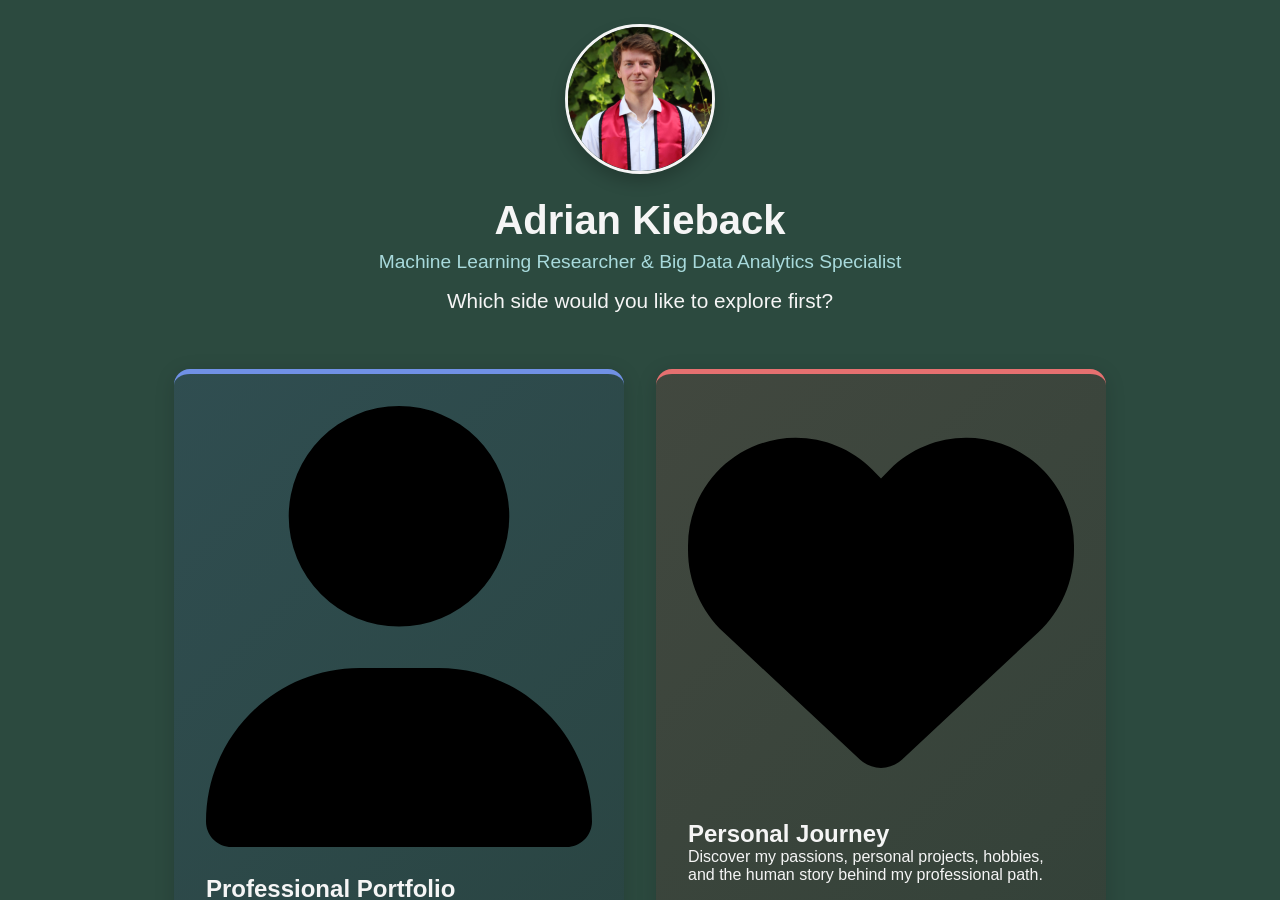
==== commit db08a52f: "more aesthetic index" ====
--- a/index.html
+++ b/index.html
@@ -17,10 +17,11 @@
         <div class="header-text">
           <h1>Adrian Kieback</h1>
           <p class="subtitle">Machine Learning Researcher & Big Data Analytics Specialist</p>
-          <p class="welcome-text">Welcome! Please choose how you'd like to explore my portfolio:</p>
+          <p class="welcome-text">Which side would you like to explore first?</p>
         </div>
       </div>
     </header>
+    
     <!-- Choice Section -->
     <main class="choice-section">
       <div class="choice-container">
@@ -34,13 +35,7 @@
             </svg>
           </div>
           <h2>Professional Portfolio</h2>
-          <p>Comprehensive overview of my work experience, technical skills, research projects, and academic achievements. Perfect for recruiters and hiring managers.</p>
-          <ul class="feature-list">
-            <li>Detailed work experience</li>
-            <li>Technical skills & certifications</li>
-            <li>Research publications</li>
-            <li>Project outcomes & metrics</li>
-          </ul>
+          <p>My expertise in ML research, technical skills, and project outcomes. Ideal for recruiters and colleagues.</p>
           <a href="Professional.html" class="choice-btn professional-btn">
             View Professional Portfolio
             <span class="btn-arrow">→</span>
@@ -56,13 +51,7 @@
             </svg>
           </div>
           <h2>Personal Journey</h2>
-          <p>Get to know me beyond the resume - my passions, personal projects, hobbies, and the story behind my career in machine learning and data science.</p>
-          <ul class="feature-list">
-            <li>Personal story & motivations</li>
-            <li>Passion projects</li>
-            <li>Interests & hobbies</li>
-            <li>Behind-the-scenes insights</li>
-          </ul>
+          <p>Discover my passions, personal projects, hobbies, and the human story behind my professional path.</p>
           <a href="Personal.html" class="choice-btn personal-btn">
             Explore Personal Side
             <span class="btn-arrow">→</span>
--- a/style.css
+++ b/style.css
@@ -17,6 +17,14 @@
     color: #F5F5F5; /* Light neutral text */
     display: flex;
     flex-direction: column;
+    opacity: 0.8;
+    transform: translateY(10px);
+    transition: opacity 0.6s ease-out, transform 0.6s ease-out;
+  }
+  
+  body.page-loaded {
+    opacity: 1;
+    transform: translateY(0);
   }
   
   /* ===== Page Container (blur when mobile menu opens) ===== */
@@ -286,6 +294,21 @@
   min-height: 100%;
 }
 
+.landing-header {
+  width: 100%;
+  text-align: center;
+  margin-bottom: 2rem;
+  display: flex;
+  justify-content: center;
+}
+
+.header-content {
+  display: flex;
+  flex-direction: column;
+  align-items: center;
+  max-width: 800px;
+}
+
 .profile-wrapper {
   display: flex;
   flex-direction: column;
@@ -295,11 +318,11 @@
 }
 
 .profile-image {
-  width: 130px; /* Reduced from 150px */
-  height: 130px; /* Reduced from 150px */
+  width: 150px;
+  height: 150px;
+  border-radius: 50%;
   overflow: hidden;
-  border-radius: 50%;
-  margin-bottom: 1rem; /* Reduced from 1.5rem */
+  margin-bottom: 1.5rem;
   border: 3px solid #F5F5F5;
   box-shadow: 0 8px 16px rgba(0, 0, 0, 0.2);
   transition: transform 0.3s ease, box-shadow 0.3s ease;
@@ -346,55 +369,57 @@
   opacity: 0.85;
 }
 
-.choice-prompt {
-  margin: 0.5rem 0; /* Reduced from 1.5rem */
+.header-text {
   text-align: center;
 }
 
-.choice-prompt p {
-  font-size: 1.3rem; /* Slightly smaller */
-  color: #F5F5F5;
-  margin-bottom: 0.5rem; /* Reduced from 1rem */
-  font-weight: 300;
-}
-
-.choice-grid {
-  display: grid;
-  grid-template-columns: repeat(auto-fit, minmax(280px, 1fr)); /* Smaller minimum width */
-  gap: 1.5rem; /* Reduced from 2rem */
+.header-text h1 {
+  font-size: 2.5rem;
+  margin-bottom: 0.5rem;
+  color: #F5F5F5;
+}
+
+.subtitle {
+  font-size: 1.2rem;
+  color: #A8DADC;
+  margin-bottom: 1rem;
+}
+
+.welcome-text {
+  font-size: 1.3rem;
+  color: #F5F5F5;
+  margin-bottom: 0.5rem;
+}
+
+.choice-section {
   width: 100%;
-  max-width: 960px; /* Slightly reduced */
-  margin: 0.5rem auto 0; /* Added top margin */
-}
-
-/* Enhanced card styles */
+  display: flex;
+  justify-content: center;
+  padding: 1rem 0 2rem;
+}
+
+.choice-container {
+  display: flex;
+  flex-direction: row; /* Cards side by side */
+  justify-content: center;
+  gap: 2rem; /* Space between cards */
+  width: 100%;
+  max-width: 1000px;
+}
+
 .choice-card {
+  flex: 1;
+  min-width: 280px;
+  max-width: 450px;
+  padding: 2rem;
+  border-radius: 16px;
   background-color: rgba(255, 255, 255, 0.08);
-  border-radius: 16px;
-  padding: 1.5rem; /* Reduced padding */
   display: flex;
   flex-direction: column;
-  height: 100%;
-  min-height: 250px; /* Reduced from 300px */
-  transition: all 0.4s cubic-bezier(0.175, 0.885, 0.32, 1.275);
   position: relative;
   overflow: hidden;
-  text-decoration: none;
-  color: #F5F5F5;
   box-shadow: 0 4px 20px rgba(0, 0, 0, 0.15);
-}
-
-.choice-card::before {
-  content: '';
-  position: absolute;
-  top: 0;
-  left: 0;
-  width: 100%;
-  height: 100%;
-  background-color: rgba(255, 255, 255, 0);
-  transition: background-color 0.3s ease;
-  z-index: 1;
-  pointer-events: none;
+  transition: all 0.4s cubic-bezier(0.175, 0.885, 0.32, 1.275);
 }
 
 .choice-card:hover {
@@ -403,220 +428,833 @@
   animation: cardPulse 2s infinite ease-in-out;
 }
 
-.choice-card:hover::before {
-  background-color: rgba(255, 255, 255, 0.05);
-}
-
-.choice-card:active {
-  transform: translateY(0) scale(0.98);
-  box-shadow: 0 10px 20px rgba(0, 0, 0, 0.2);
-}
-
-.professional-card {
-  border-top: 5px solid #7091E6;
-  background: linear-gradient(135deg, rgba(64, 93, 153, 0.2) 0%, rgba(32, 46, 76, 0.2) 100%);
-}
-
-.personal-card {
-  border-top: 5px solid #E67070;
-  background: linear-gradient(135deg, rgba(153, 64, 64, 0.2) 0%, rgba(76, 32, 32, 0.2) 100%);
-}
-
-.card-pattern {
+/* Card animation effects */
+@keyframes cardPulse {
+  0% { transform: translateY(-10px) scale(1.02); }
+  50% { transform: translateY(-12px) scale(1.03); }
+  100% { transform: translateY(-10px) scale(1.02); }
+}
+
+/* Add card overlay effect */
+.card-overlay {
   position: absolute;
   top: 0;
   left: 0;
   right: 0;
   bottom: 0;
-  opacity: 0.2;
-  z-index: 0;
-  pointer-events: none;
-  background-image: radial-gradient(circle at 20% 30%, rgba(255, 255, 255, 0.1) 0%, transparent 8%), 
-                    radial-gradient(circle at 50% 70%, rgba(255, 255, 255, 0.1) 0%, transparent 8%),
-                    radial-gradient(circle at 80% 10%, rgba(255, 255, 255, 0.1) 0%, transparent 8%);
-  background-size: 100px 100px;
-  transition: opacity 0.3s ease, transform 0.6s ease;
-}
-
-.choice-card:hover .card-pattern {
-  opacity: 0.3;
+  background: linear-gradient(135deg, rgba(255, 255, 255, 0.05) 0%, transparent 100%);
+  opacity: 0;
+  transition: opacity 0.3s ease;
+}
+
+.choice-card:hover .card-overlay {
+  opacity: 1;
+}
+
+/* Add a subtle pattern to the cards */
+.professional-card {
+  background: linear-gradient(135deg, rgba(64, 93, 153, 0.2) 0%, rgba(32, 46, 76, 0.2) 100%);
+  border-top: 5px solid #7091E6;
+}
+
+.personal-card {
+  background: linear-gradient(135deg, rgba(153, 64, 64, 0.2) 0%, rgba(76, 32, 32, 0.2) 100%);
+  border-top: 5px solid #E67070;
+}
+
+/* Enhance icon animation */
+.card-icon {
+  margin-bottom: 1.5rem;
+  transition: transform 0.5s ease;
+}
+
+.choice-card:hover .card-icon {
+  transform: translateY(-5px) rotate(5deg);
+}
+
+.choice-btn {
+  margin-top: auto;
+  display: inline-flex;
+  align-items: center;
+  justify-content: center;
+  padding: 0.75rem 1.5rem;
+  border-radius: 8px;
+  font-weight: bold;
+  text-decoration: none;
+  transition: all 0.3s ease;
+  margin-top: 1.5rem;
+}
+
+.professional-btn {
+  background-color: #7091E6;
+  color: #F5F5F5;
+}
+
+.personal-btn {
+  background-color: #E67070;
+  color: #F5F5F5;
+}
+
+.btn-arrow {
+  margin-left: 0.5rem;
+  transition: transform 0.3s ease;
+}
+
+.choice-btn:hover .btn-arrow {
+  transform: translateX(5px);
+}
+
+.professional-btn:hover {
+  background-color: #5a7bcc;
+}
+
+.personal-btn:hover {
+  background-color: #cc5a5a;
+}
+
+/* Page load animations */
+body {
+  opacity: 0.8;
+  transform: translateY(10px);
+  transition: opacity 0.6s ease-out, transform 0.6s ease-out;
+}
+
+body.page-loaded {
+  opacity: 1;
+  transform: translateY(0);
+}
+
+/* Card click animation */
+.card-clicked {
+  animation: cardClick 0.6s forwards;
+}
+
+@keyframes cardClick {
+  0% {
+    transform: translateY(-10px) scale(1.02);
+  }
+  30% {
+    transform: translateY(-5px) scale(0.98);
+    box-shadow: 0 10px 20px rgba(0, 0, 0, 0.2);
+  }
+  100% {
+    transform: translateY(0) scale(0.95);
+    opacity: 0.8;
+    box-shadow: 0 5px 10px rgba(0, 0, 0, 0.1);
+  }
+}
+
+/* Improve accessibility */
+.choice-card:focus-visible {
+  outline: 3px solid #A8DADC;
+  box-shadow: 0 0 0 3px rgba(168, 218, 220, 0.5);
+}
+
+/* Apply bounce effect to the button arrow on hover */
+.choice-btn:hover .btn-arrow {
+  animation: bounceArrow 1s infinite;
+}
+
+@keyframes bounceArrow {
+  0%, 100% {
+    transform: translateX(0);
+  }
+  50% {
+    transform: translateX(5px);
+  }
+}
+
+/* ===== Content Sections ===== */
+  .content-section {
+    padding: 60px 20px;
+    max-width: 1100px;
+    margin: 0 auto;
+    text-align: center;
+  }
+  
+  .content-section h2 {
+    font-size: 2rem;
+    margin-bottom: 30px;
+  }
+  
+  .job-entry, .project-item, .education-entry {
+    text-align: left;
+    margin-bottom: 30px;
+  }
+  
+  .job-entry h3, .project-item h3, .education-entry h3 {
+    font-size: 1.2rem;
+    color: #FFFFFF;
+    margin-bottom: 5px;
+  }
+  
+  ul {
+    margin-left: 20px;
+    text-align: left;
+    list-style-type: disc;
+  }
+  
+  .skills-list {
+    display: flex;
+    flex-wrap: wrap;
+    justify-content: center;
+    gap: 30px;
+  }
+  
+  .skill-item {
+    background-color: rgba(255, 255, 255, 0.1);
+    border-radius: 8px;
+    padding: 20px;
+    width: 250px;
+  }
+  
+  /* ===== Footer ===== */
+  .footer {
+    text-align: center;
+    padding: 20px;
+    background-color: #2C4A3F;
+    border-radius: 15px 15px 0 0;
+    margin-top: 40px;
+  }
+  
+  /* ===== Landing Page Styles ===== */
+.landing-container {
+  min-height: 100vh;
+  display: flex;
+  flex-direction: column;
+  justify-content: space-between; /* Distribute space between content and footer */
+  align-items: center;
+  padding: 1.5rem 1rem; /* Reduced padding */
+  overflow-y: auto; /* Allow scrolling if needed */
+  max-height: 100vh; /* Ensure it doesn't exceed viewport */
+}
+
+.landing-hero {
+  width: 100%;
+  max-width: 1200px;
+  display: flex;
+  flex-direction: column;
+  align-items: center;
+  gap: 1rem; /* Reduced from 2rem to tighten up vertical spacing */
+  min-height: 100%;
+}
+
+.landing-header {
+  width: 100%;
+  text-align: center;
+  margin-bottom: 2rem;
+  display: flex;
+  justify-content: center;
+}
+
+.header-content {
+  display: flex;
+  flex-direction: column;
+  align-items: center;
+  max-width: 800px;
+}
+
+.profile-wrapper {
+  display: flex;
+  flex-direction: column;
+  align-items: center;
+  text-align: center;
+  margin-bottom: 0; /* Removed margin */
+}
+
+.profile-image {
+  width: 150px;
+  height: 150px;
+  border-radius: 50%;
+  overflow: hidden;
+  margin-bottom: 1.5rem;
+  border: 3px solid #F5F5F5;
+  box-shadow: 0 8px 16px rgba(0, 0, 0, 0.2);
+  transition: transform 0.3s ease, box-shadow 0.3s ease;
+}
+
+.profile-image:hover {
+  transform: scale(1.05);
+  box-shadow: 0 12px 24px rgba(0, 0, 0, 0.3);
+}
+
+.profile-image img {
+  width: 100%;
+  height: 100%;
+  object-fit: cover;
+  transition: transform 0.5s ease;
+}
+
+.profile-image:hover img {
   transform: scale(1.1);
 }
 
-.card-content {
+.profile-name {
+  font-size: 2.5rem;
+  margin-bottom: 0.5rem;
+  color: #F5F5F5;
+  text-shadow: 0 2px 4px rgba(0, 0, 0, 0.2);
+}
+
+.profile-title {
+  font-size: 1.2rem;
+  margin-bottom: 1rem;
+  color: #A8DADC;
+  font-weight: 300;
+}
+
+.profile-tagline {
+  font-size: 1.1rem;
+  margin-bottom: 0.5rem; /* Reduced from 1.5rem */
+  color: #A8DADC;
+  font-weight: 300;
+  max-width: 600px;
+  text-align: center;
+  line-height: 1.4; /* Slightly tighter line height */
+  opacity: 0.85;
+}
+
+.header-text {
+  text-align: center;
+}
+
+.header-text h1 {
+  font-size: 2.5rem;
+  margin-bottom: 0.5rem;
+  color: #F5F5F5;
+}
+
+.subtitle {
+  font-size: 1.2rem;
+  color: #A8DADC;
+  margin-bottom: 1rem;
+}
+
+.welcome-text {
+  font-size: 1.3rem;
+  color: #F5F5F5;
+  margin-bottom: 0.5rem;
+}
+
+.choice-section {
+  width: 100%;
+  display: flex;
+  justify-content: center;
+  padding: 1rem 0 2rem;
+}
+
+.choice-container {
+  display: flex;
+  flex-direction: row; /* Cards side by side */
+  justify-content: center;
+  gap: 2rem; /* Space between cards */
+  width: 100%;
+  max-width: 1000px;
+}
+
+.choice-card {
+  flex: 1;
+  min-width: 280px;
+  max-width: 450px;
+  padding: 2rem;
+  border-radius: 16px;
+  background-color: rgba(255, 255, 255, 0.08);
+  display: flex;
+  flex-direction: column;
   position: relative;
-  z-index: 2;
-  display: flex;
-  flex-direction: column;
-  height: 100%;
-}
-
-.card-icon {
-  display: flex;
-  justify-content: center;
-  margin-bottom: 1.5rem;
-  transition: transform 0.3s ease;
-}
-
-.choice-card:hover .card-icon {
-  transform: translateY(-5px);
-}
-
-.choice-icon {
-  width: 60px;
-  height: 60px;
-  fill: #F5F5F5;
-  transition: transform 0.3s ease;
-}
-
-.professional-card .choice-icon {
-  fill: #7091E6;
-}
-
-.personal-card .choice-icon {
-  fill: #E67070;
-}
-
-.choice-card:hover .choice-icon {
-  transform: scale(1.1);
-}
-
-.choice-card h2 {
-  font-size: 1.8rem;
-  margin-bottom: 1rem;
-  text-align: center;
-  transition: transform 0.3s ease;
-}
-
-.choice-card:hover h2 {
-  transform: translateY(-2px);
-}
-
-.card-description {
-  margin-top: auto;
-  text-align: center;
-  font-size: 1.1rem;
-  line-height: 1.6;
-  color: #CCC;
-  transition: opacity 0.3s ease, transform 0.3s ease;
-}
-
-.choice-card:hover .card-description {
-  opacity: 1;
-  transform: translateY(-5px);
-}
-
-.landing-footer {
-  width: 100%;
-  padding: 1rem;
-  margin-top: auto; /* Push to the bottom */
-  text-align: center;
-  margin-bottom: 0.5rem; /* Ensure some space at the very bottom */
-}
-
-.quick-contact {
-  margin-bottom: 1rem;
-}
-
-.contact-links {
-  display: flex;
-  justify-content: center;
-  gap: 1.5rem;
-  margin-bottom: 0.75rem; /* Reduced for better spacing */
-}
-
-.contact-link {
-  display: inline-flex;
-  align-items: center;
-  justify-content: center;
-  width: 40px;
-  height: 40px;
-  border-radius: 50%;
-  background-color: rgba(255, 255, 255, 0.1);
-  transition: all 0.3s ease;
-  color: #F5F5F5;
-}
-
-.contact-link:hover {
-  transform: translateY(-5px);
-  background-color: rgba(255, 255, 255, 0.2);
-  box-shadow: 0 5px 15px rgba(0, 0, 0, 0.2);
-}
-
-.contact-icon {
-  width: 20px;
-  height: 20px;
-  fill: currentColor;
-}
-
-.copyright {
-  font-size: 0.9rem;
-  color: rgba(255, 255, 255, 0.6);
-}
-
-/* Preloader animation - less intrusive */
-.preloader {
-  position: fixed;
+  overflow: hidden;
+  box-shadow: 0 4px 20px rgba(0, 0, 0, 0.15);
+  transition: all 0.4s cubic-bezier(0.175, 0.885, 0.32, 1.275);
+}
+
+.choice-card:hover {
+  transform: translateY(-10px) scale(1.02);
+  box-shadow: 0 20px 40px rgba(0, 0, 0, 0.25);
+  animation: cardPulse 2s infinite ease-in-out;
+}
+
+/* Card animation effects */
+@keyframes cardPulse {
+  0% { transform: translateY(-10px) scale(1.02); }
+  50% { transform: translateY(-12px) scale(1.03); }
+  100% { transform: translateY(-10px) scale(1.02); }
+}
+
+/* Add card overlay effect */
+.card-overlay {
+  position: absolute;
   top: 0;
   left: 0;
+  right: 0;
+  bottom: 0;
+  background: linear-gradient(135deg, rgba(255, 255, 255, 0.05) 0%, transparent 100%);
+  opacity: 0;
+  transition: opacity 0.3s ease;
+}
+
+.choice-card:hover .card-overlay {
+  opacity: 1;
+}
+
+/* Add a subtle pattern to the cards */
+.professional-card {
+  background: linear-gradient(135deg, rgba(64, 93, 153, 0.2) 0%, rgba(32, 46, 76, 0.2) 100%);
+  border-top: 5px solid #7091E6;
+}
+
+.personal-card {
+  background: linear-gradient(135deg, rgba(153, 64, 64, 0.2) 0%, rgba(76, 32, 32, 0.2) 100%);
+  border-top: 5px solid #E67070;
+}
+
+/* Enhance icon animation */
+.card-icon {
+  margin-bottom: 1.5rem;
+  transition: transform 0.5s ease;
+}
+
+.choice-card:hover .card-icon {
+  transform: translateY(-5px) rotate(5deg);
+}
+
+.choice-btn {
+  margin-top: auto;
+  display: inline-flex;
+  align-items: center;
+  justify-content: center;
+  padding: 0.75rem 1.5rem;
+  border-radius: 8px;
+  font-weight: bold;
+  text-decoration: none;
+  transition: all 0.3s ease;
+  margin-top: 1.5rem;
+}
+
+.professional-btn {
+  background-color: #7091E6;
+  color: #F5F5F5;
+}
+
+.personal-btn {
+  background-color: #E67070;
+  color: #F5F5F5;
+}
+
+.btn-arrow {
+  margin-left: 0.5rem;
+  transition: transform 0.3s ease;
+}
+
+.choice-btn:hover .btn-arrow {
+  transform: translateX(5px);
+}
+
+.professional-btn:hover {
+  background-color: #5a7bcc;
+}
+
+.personal-btn:hover {
+  background-color: #cc5a5a;
+}
+
+/* Page load animations */
+body {
+  opacity: 0.8;
+  transform: translateY(10px);
+  transition: opacity 0.6s ease-out, transform 0.6s ease-out;
+}
+
+body.page-loaded {
+  opacity: 1;
+  transform: translateY(0);
+}
+
+/* Card click animation */
+.card-clicked {
+  animation: cardClick 0.6s forwards;
+}
+
+@keyframes cardClick {
+  0% {
+    transform: translateY(-10px) scale(1.02);
+  }
+  30% {
+    transform: translateY(-5px) scale(0.98);
+    box-shadow: 0 10px 20px rgba(0, 0, 0, 0.2);
+  }
+  100% {
+    transform: translateY(0) scale(0.95);
+    opacity: 0.8;
+    box-shadow: 0 5px 10px rgba(0, 0, 0, 0.1);
+  }
+}
+
+/* Improve accessibility */
+.choice-card:focus-visible {
+  outline: 3px solid #A8DADC;
+  box-shadow: 0 0 0 3px rgba(168, 218, 220, 0.5);
+}
+
+/* Apply bounce effect to the button arrow on hover */
+.choice-btn:hover .btn-arrow {
+  animation: bounceArrow 1s infinite;
+}
+
+@keyframes bounceArrow {
+  0%, 100% {
+    transform: translateX(0);
+  }
+  50% {
+    transform: translateX(5px);
+  }
+}
+
+/* ===== Content Sections ===== */
+  .content-section {
+    padding: 60px 20px;
+    max-width: 1100px;
+    margin: 0 auto;
+    text-align: center;
+  }
+  
+  .content-section h2 {
+    font-size: 2rem;
+    margin-bottom: 30px;
+  }
+  
+  .job-entry, .project-item, .education-entry {
+    text-align: left;
+    margin-bottom: 30px;
+  }
+  
+  .job-entry h3, .project-item h3, .education-entry h3 {
+    font-size: 1.2rem;
+    color: #FFFFFF;
+    margin-bottom: 5px;
+  }
+  
+  ul {
+    margin-left: 20px;
+    text-align: left;
+    list-style-type: disc;
+  }
+  
+  .skills-list {
+    display: flex;
+    flex-wrap: wrap;
+    justify-content: center;
+    gap: 30px;
+  }
+  
+  .skill-item {
+    background-color: rgba(255, 255, 255, 0.1);
+    border-radius: 8px;
+    padding: 20px;
+    width: 250px;
+  }
+  
+  /* ===== Footer ===== */
+  .footer {
+    text-align: center;
+    padding: 20px;
+    background-color: #2C4A3F;
+    border-radius: 15px 15px 0 0;
+    margin-top: 40px;
+  }
+  
+  /* ===== Landing Page Styles ===== */
+.landing-container {
+  min-height: 100vh;
+  display: flex;
+  flex-direction: column;
+  justify-content: space-between; /* Distribute space between content and footer */
+  align-items: center;
+  padding: 1.5rem 1rem; /* Reduced padding */
+  overflow-y: auto; /* Allow scrolling if needed */
+  max-height: 100vh; /* Ensure it doesn't exceed viewport */
+}
+
+.landing-hero {
+  width: 100%;
+  max-width: 1200px;
+  display: flex;
+  flex-direction: column;
+  align-items: center;
+  gap: 1rem; /* Reduced from 2rem to tighten up vertical spacing */
+  min-height: 100%;
+}
+
+.landing-header {
+  width: 100%;
+  text-align: center;
+  margin-bottom: 2rem;
+  display: flex;
+  justify-content: center;
+}
+
+.header-content {
+  display: flex;
+  flex-direction: column;
+  align-items: center;
+  max-width: 800px;
+}
+
+.profile-wrapper {
+  display: flex;
+  flex-direction: column;
+  align-items: center;
+  text-align: center;
+  margin-bottom: 0; /* Removed margin */
+}
+
+.profile-image {
+  width: 150px;
+  height: 150px;
+  border-radius: 50%;
+  overflow: hidden;
+  margin-bottom: 1.5rem;
+  border: 3px solid #F5F5F5;
+  box-shadow: 0 8px 16px rgba(0, 0, 0, 0.2);
+  transition: transform 0.3s ease, box-shadow 0.3s ease;
+}
+
+.profile-image:hover {
+  transform: scale(1.05);
+  box-shadow: 0 12px 24px rgba(0, 0, 0, 0.3);
+}
+
+.profile-image img {
   width: 100%;
   height: 100%;
-  background-color: rgba(44, 74, 63, 0.85); /* Semi-transparent background */
+  object-fit: cover;
+  transition: transform 0.5s ease;
+}
+
+.profile-image:hover img {
+  transform: scale(1.1);
+}
+
+.profile-name {
+  font-size: 2.5rem;
+  margin-bottom: 0.5rem;
+  color: #F5F5F5;
+  text-shadow: 0 2px 4px rgba(0, 0, 0, 0.2);
+}
+
+.profile-title {
+  font-size: 1.2rem;
+  margin-bottom: 1rem;
+  color: #A8DADC;
+  font-weight: 300;
+}
+
+.profile-tagline {
+  font-size: 1.1rem;
+  margin-bottom: 0.5rem; /* Reduced from 1.5rem */
+  color: #A8DADC;
+  font-weight: 300;
+  max-width: 600px;
+  text-align: center;
+  line-height: 1.4; /* Slightly tighter line height */
+  opacity: 0.85;
+}
+
+.header-text {
+  text-align: center;
+}
+
+.header-text h1 {
+  font-size: 2.5rem;
+  margin-bottom: 0.5rem;
+  color: #F5F5F5;
+}
+
+.subtitle {
+  font-size: 1.2rem;
+  color: #A8DADC;
+  margin-bottom: 1rem;
+}
+
+.welcome-text {
+  font-size: 1.3rem;
+  color: #F5F5F5;
+  margin-bottom: 0.5rem;
+}
+
+.choice-section {
+  width: 100%;
   display: flex;
   justify-content: center;
-  align-items: center;
-  z-index: 9999;
-  transition: opacity 0.3s ease, visibility 0.3s ease;
-  backdrop-filter: blur(5px);
-  -webkit-backdrop-filter: blur(5px);
-}
-
-.preloader.hidden {
+  padding: 1rem 0 2rem;
+}
+
+.choice-container {
+  display: flex;
+  flex-direction: row; /* Cards side by side */
+  justify-content: center;
+  gap: 2rem; /* Space between cards */
+  width: 100%;
+  max-width: 1000px;
+}
+
+.choice-card {
+  flex: 1;
+  min-width: 280px;
+  max-width: 450px;
+  padding: 2rem;
+  border-radius: 16px;
+  background-color: rgba(255, 255, 255, 0.08);
+  display: flex;
+  flex-direction: column;
+  position: relative;
+  overflow: hidden;
+  box-shadow: 0 4px 20px rgba(0, 0, 0, 0.15);
+  transition: all 0.4s cubic-bezier(0.175, 0.885, 0.32, 1.275);
+}
+
+.choice-card:hover {
+  transform: translateY(-10px) scale(1.02);
+  box-shadow: 0 20px 40px rgba(0, 0, 0, 0.25);
+  animation: cardPulse 2s infinite ease-in-out;
+}
+
+/* Card animation effects */
+@keyframes cardPulse {
+  0% { transform: translateY(-10px) scale(1.02); }
+  50% { transform: translateY(-12px) scale(1.03); }
+  100% { transform: translateY(-10px) scale(1.02); }
+}
+
+/* Add card overlay effect */
+.card-overlay {
+  position: absolute;
+  top: 0;
+  left: 0;
+  right: 0;
+  bottom: 0;
+  background: linear-gradient(135deg, rgba(255, 255, 255, 0.05) 0%, transparent 100%);
   opacity: 0;
-  visibility: hidden;
-}
-
-.loader {
-  width: 60px; /* Smaller size */
-  height: 60px;
-  position: relative;
-}
-
-.loader:before, .loader:after {
-  content: '';
-  position: absolute;
-  width: 100%;
-  height: 100%;
-  border-radius: 50%;
-  background-color: #A8DADC;
-  opacity: 0.7;
-  animation: pulse 1.5s ease-in-out infinite; /* Faster animation */
-}
-
-.loader:after {
-  animation-delay: -0.75s;
-}
-
-@keyframes pulse {
+  transition: opacity 0.3s ease;
+}
+
+.choice-card:hover .card-overlay {
+  opacity: 1;
+}
+
+/* Add a subtle pattern to the cards */
+.professional-card {
+  background: linear-gradient(135deg, rgba(64, 93, 153, 0.2) 0%, rgba(32, 46, 76, 0.2) 100%);
+  border-top: 5px solid #7091E6;
+}
+
+.personal-card {
+  background: linear-gradient(135deg, rgba(153, 64, 64, 0.2) 0%, rgba(76, 32, 32, 0.2) 100%);
+  border-top: 5px solid #E67070;
+}
+
+/* Enhance icon animation */
+.card-icon {
+  margin-bottom: 1.5rem;
+  transition: transform 0.5s ease;
+}
+
+.choice-card:hover .card-icon {
+  transform: translateY(-5px) rotate(5deg);
+}
+
+.choice-btn {
+  margin-top: auto;
+  display: inline-flex;
+  align-items: center;
+  justify-content: center;
+  padding: 0.75rem 1.5rem;
+  border-radius: 8px;
+  font-weight: bold;
+  text-decoration: none;
+  transition: all 0.3s ease;
+  margin-top: 1.5rem;
+}
+
+.professional-btn {
+  background-color: #7091E6;
+  color: #F5F5F5;
+}
+
+.personal-btn {
+  background-color: #E67070;
+  color: #F5F5F5;
+}
+
+.btn-arrow {
+  margin-left: 0.5rem;
+  transition: transform 0.3s ease;
+}
+
+.choice-btn:hover .btn-arrow {
+  transform: translateX(5px);
+}
+
+.professional-btn:hover {
+  background-color: #5a7bcc;
+}
+
+.personal-btn:hover {
+  background-color: #cc5a5a;
+}
+
+/* Page load animations */
+body {
+  opacity: 0.8;
+  transform: translateY(10px);
+  transition: opacity 0.6s ease-out, transform 0.6s ease-out;
+}
+
+body.page-loaded {
+  opacity: 1;
+  transform: translateY(0);
+}
+
+/* Card click animation */
+.card-clicked {
+  animation: cardClick 0.6s forwards;
+}
+
+@keyframes cardClick {
+  0% {
+    transform: translateY(-10px) scale(1.02);
+  }
+  30% {
+    transform: translateY(-5px) scale(0.98);
+    box-shadow: 0 10px 20px rgba(0, 0, 0, 0.2);
+  }
+  100% {
+    transform: translateY(0) scale(0.95);
+    opacity: 0.8;
+    box-shadow: 0 5px 10px rgba(0, 0, 0, 0.1);
+  }
+}
+
+/* Improve accessibility */
+.choice-card:focus-visible {
+  outline: 3px solid #A8DADC;
+  box-shadow: 0 0 0 3px rgba(168, 218, 220, 0.5);
+}
+
+/* Apply bounce effect to the button arrow on hover */
+.choice-btn:hover .btn-arrow {
+  animation: bounceArrow 1s infinite;
+}
+
+@keyframes bounceArrow {
   0%, 100% {
-    transform: scale(0);
+    transform: translateX(0);
   }
   50% {
-    transform: scale(1);
-  }
-}
-
-.initials {
-  position: absolute;
-  top: 50%;
-  left: 50%;
-  transform: translate(-50%, -50%);
-  font-size: 1.2rem; /* Smaller size */
-  font-weight: bold;
-  color: #2C4A3F;
-}
-
-/* Responsive styles for landing page */
+    transform: translateX(5px);
+  }
+}
+
+/* ===== Responsive Styles ===== */
 @media (max-width: 768px) {
   .choice-container {
     flex-direction: column;
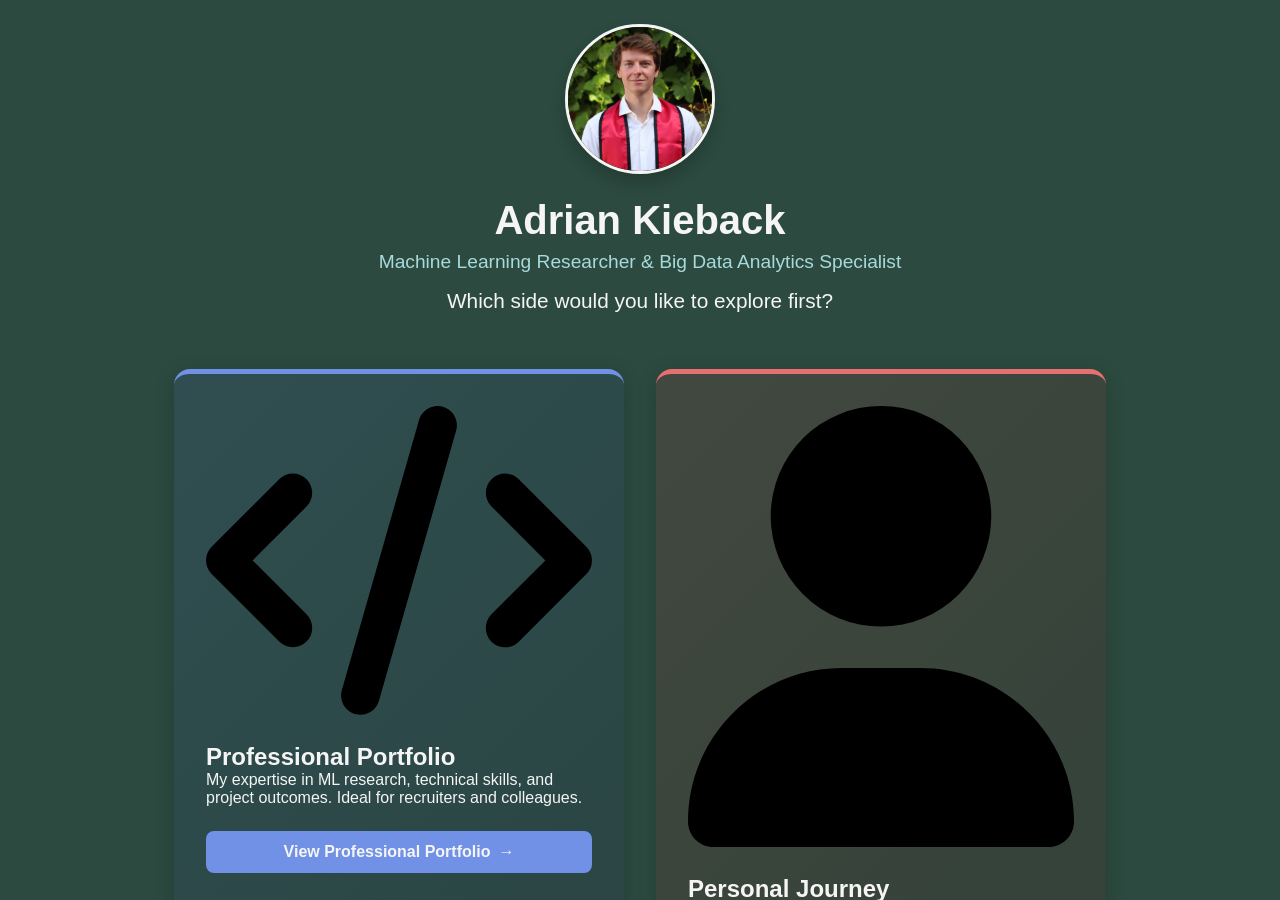
==== commit a7628898: "changed icons" ====
--- a/index.html
+++ b/index.html
@@ -30,8 +30,9 @@
         <div class="choice-card professional-card">
           <div class="card-overlay"></div>
           <div class="card-icon">
-            <svg xmlns="http://www.w3.org/2000/svg" viewBox="0 0 448 512" class="choice-icon">
-              <path d="M224 256A128 128 0 1 0 224 0a128 128 0 1 0 0 256zm-45.7 48C79.8 304 0 383.8 0 482.3C0 498.7 13.3 512 29.7 512l388.6 0c16.4 0 29.7-13.3 29.7-29.7C448 383.8 368.2 304 269.7 304l-91.4 0z"/>
+            <svg xmlns="http://www.w3.org/2000/svg" viewBox="0 0 640 512" class="choice-icon">
+              <!-- Code/programming icon for Personal -->
+              <path d="M392.8 1.2c-17-4.9-34.7 5-39.6 22l-128 448c-4.9 17 5 34.7 22 39.6s34.7-5 39.6-22l128-448c4.9-17-5-34.7-22-39.6zm80.6 120.1c-12.5 12.5-12.5 32.8 0 45.3L562.7 256l-89.4 89.4c-12.5 12.5-12.5 32.8 0 45.3s32.8 12.5 45.3 0l112-112c12.5-12.5 12.5-32.8 0-45.3l-112-112c-12.5-12.5-32.8-12.5-45.3 0zm-306.7 0c-12.5-12.5-32.8-12.5-45.3 0l-112 112c-12.5 12.5-12.5 32.8 0 45.3l112 112c12.5 12.5 32.8 12.5 45.3 0s12.5-32.8 0-45.3L77.3 256l89.4-89.4c12.5-12.5 12.5-32.8 0-45.3z"/>
             </svg>
           </div>
           <h2>Professional Portfolio</h2>
@@ -46,8 +47,8 @@
         <div class="choice-card personal-card">
           <div class="card-overlay"></div>
           <div class="card-icon">
-            <svg xmlns="http://www.w3.org/2000/svg" viewBox="0 0 512 512" class="choice-icon">
-              <path d="M47.6 300.4L228.3 469.1c7.5 7 17.4 10.9 27.7 10.9s20.2-3.9 27.7-10.9L464.4 300.4c30.4-28.3 47.6-68 47.6-109.5v-5.8c0-69.9-50.5-129.5-119.4-141C347 36.5 300.6 51.4 268 84L256 96 244 84c-32.6-32.6-79-47.5-124.6-39.9C50.5 55.6 0 115.2 0 185.1v5.8c0 41.5 17.2 81.2 47.6 109.5z"/>
+            <svg xmlns="http://www.w3.org/2000/svg" viewBox="0 0 448 512" class="choice-icon">
+              <path d="M224 256A128 128 0 1 0 224 0a128 128 0 1 0 0 256zm-45.7 48C79.8 304 0 383.8 0 482.3C0 498.7 13.3 512 29.7 512l388.6 0c16.4 0 29.7-13.3 29.7-29.7C448 383.8 368.2 304 269.7 304l-91.4 0z"/>
             </svg>
           </div>
           <h2>Personal Journey</h2>
--- a/style.css
+++ b/style.css
@@ -1254,6 +1254,58 @@
   }
 }
 
+/* ===== Footer Styles ===== */
+.landing-footer {
+  width: 100%;
+  padding: 1rem;
+  text-align: center;
+  margin-top: 2rem;
+}
+
+.quick-contact {
+  margin-bottom: 1rem;
+}
+
+.quick-contact h3 {
+  font-size: 1.2rem;
+  margin-bottom: 1rem;
+  color: #F5F5F5;
+}
+
+.contact-links {
+  display: flex;
+  justify-content: center;
+  gap: 1.5rem;
+  margin-bottom: 1rem;
+}
+
+.contact-link {
+  display: flex;
+  align-items: center;
+  justify-content: center;
+  width: 40px;
+  height: 40px;
+  border-radius: 50%;
+  background-color: rgba(255, 255, 255, 0.1);
+  transition: all 0.3s ease;
+}
+
+.contact-link:hover {
+  background-color: rgba(255, 255, 255, 0.2);
+  transform: translateY(-3px);
+}
+
+.contact-icon {
+  width: 20px;
+  height: 20px;
+  fill: #F5F5F5;
+}
+
+.copyright {
+  font-size: 0.9rem;
+  color: rgba(255, 255, 255, 0.6);
+}
+
 /* ===== Responsive Styles ===== */
 @media (max-width: 768px) {
   .choice-container {
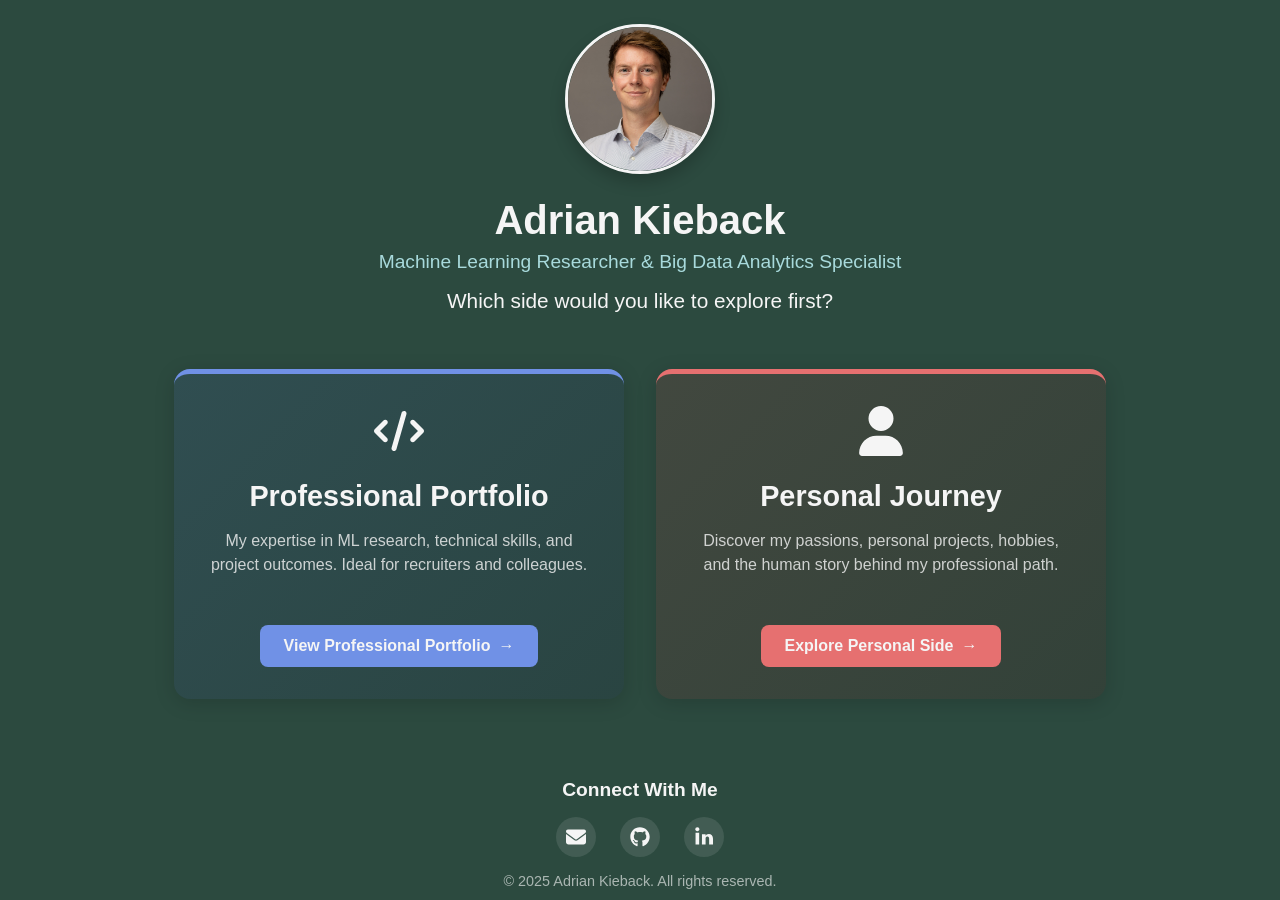
==== commit 7fbeea01: "new image, burger menu, publication" ====
--- a/index.html
+++ b/index.html
@@ -12,7 +12,7 @@
     <header class="landing-header">
       <div class="header-content">
         <div class="profile-image">
-          <img src="images/IMG_0162-min.JPG" alt="Adrian Kieback" />
+          <img src="images/SEMICON_Headsots2025-47.jpg" alt="Adrian Kieback" />
         </div>
         <div class="header-text">
           <h1>Adrian Kieback</h1>
@@ -91,4 +91,4 @@
 
   <script src="script.js"></script>
 </body>
-</html>+</html>
--- a/style.css
+++ b/style.css
@@ -60,22 +60,50 @@
     color: #F5F5F5; /* Neutral white */
   }
   
-  .nav-right {
-    display: flex;
-    gap: 15px;
-  }
-  
-  .nav-right .nav-link {
-    text-decoration: none;
-    color: #F5F5F5;
-    padding: 5px 10px;
-    transition: background-color 0.3s, border-radius 0.3s;
-  }
-  
-  .nav-right .nav-link:hover {
-    background-color: #588D74; /* Softer green */
-    border-radius: 10px;
-  }
+.nav-right {
+  display: flex;
+  gap: 15px;
+}
+
+.nav-right .nav-link {
+  text-decoration: none;
+  color: #F5F5F5;
+  padding: 5px 10px;
+  transition: background-color 0.3s, border-radius 0.3s;
+  display: inline-flex;
+  gap: 4px;
+}
+
+.nav-right .nav-link:hover {
+  background-color: #588D74; /* Softer green */
+  border-radius: 10px;
+}
+
+.nav-link .label-full {
+  display: inline;
+}
+
+.nav-link .label-short {
+  display: none;
+}
+
+@media (max-width: 680px) {
+  .nav-link .label-full {
+    display: none;
+  }
+  .nav-link .label-short {
+    display: inline;
+  }
+}
+
+/* Collapse nav into burger when space is tight */
+body.nav-condensed .nav-right {
+  display: none;
+}
+
+body.nav-condensed .burger-menu {
+  display: block;
+}
   
   /* Hide-on-scroll class: moves nav off-screen upwards */
   .nav-hide {
@@ -232,35 +260,86 @@
     margin-bottom: 30px;
   }
   
-  .job-entry, .project-item, .education-entry {
-    text-align: left;
-    margin-bottom: 30px;
-  }
-  
-  .job-entry h3, .project-item h3, .education-entry h3 {
-    font-size: 1.2rem;
-    color: #FFFFFF;
-    margin-bottom: 5px;
-  }
-  
-  ul {
-    margin-left: 20px;
-    text-align: left;
+.job-entry, .project-item, .education-entry {
+  font-size: 1.2rem;
+}
+
+ul {
+  margin-left: 20px;
+  text-align: left;
     list-style-type: disc;
   }
   
-  .skills-list {
-    display: flex;
-    flex-wrap: wrap;
-    justify-content: center;
-    gap: 30px;
-  }
-  
-  .skill-item {
+.skills-list {
+  display: flex;
+  flex-wrap: wrap;
+  justify-content: center;
+  gap: 30px;
+}
+
+.skill-item {
     background-color: rgba(255, 255, 255, 0.1);
     border-radius: 8px;
     padding: 20px;
     width: 250px;
+  }
+
+  .contact-icons {
+    display: flex;
+    justify-content: center;
+    align-items: center;
+    gap: 16px;
+  }
+
+  .icon-link {
+    color: #F5F5F5;
+    display: inline-flex;
+    align-items: center;
+    justify-content: center;
+    padding: 8px;
+    border-radius: 50%;
+    transition: background-color 0.3s ease, transform 0.2s ease;
+  }
+
+  .icon-link:hover {
+    background-color: rgba(255, 255, 255, 0.1);
+    transform: translateY(-2px);
+  }
+
+  .icon-inline {
+    width: 28px;
+    height: 28px;
+  }
+
+  .publication-item {
+    text-align: left;
+    margin-bottom: 30px;
+    background-color: rgba(255, 255, 255, 0.06);
+    border-radius: 10px;
+    padding: 20px;
+  }
+
+  .publication-links {
+    display: flex;
+    flex-wrap: wrap;
+    gap: 12px;
+    margin-top: 12px;
+  }
+
+  .publication-links a {
+    color: #A8DADC;
+    text-decoration: none;
+    font-weight: 600;
+    padding: 8px 12px;
+    border: 1px solid rgba(168, 218, 220, 0.4);
+    border-radius: 8px;
+    transition: background-color 0.3s ease, color 0.3s ease, transform 0.2s ease;
+  }
+
+  .publication-links a:hover {
+    background-color: rgba(168, 218, 220, 0.2);
+    color: #FFFFFF;
+    transform: translateY(-2px);
   }
   
   /* ===== Footer ===== */
@@ -337,6 +416,7 @@
   width: 100%;
   height: 100%;
   object-fit: cover;
+  object-position: 50% 18%; /* Shift focus further up */
   transition: transform 0.5s ease;
 }
 
@@ -416,6 +496,8 @@
   background-color: rgba(255, 255, 255, 0.08);
   display: flex;
   flex-direction: column;
+  align-items: center; /* Center items horizontally */
+  text-align: center; /* Center text */
   position: relative;
   overflow: hidden;
   box-shadow: 0 4px 20px rgba(0, 0, 0, 0.15);
@@ -464,12 +546,18 @@
 
 /* Enhance icon animation */
 .card-icon {
+  display: flex;
+  justify-content: center;
+  align-items: center;
   margin-bottom: 1.5rem;
   transition: transform 0.5s ease;
-}
-
-.choice-card:hover .card-icon {
-  transform: translateY(-5px) rotate(5deg);
+  width: 100%;
+}
+
+.choice-icon {
+  width: 50px;
+  height: 50px;
+  fill: currentColor;
 }
 
 .choice-btn {
@@ -582,11 +670,11 @@
     margin-bottom: 30px;
   }
   
-  .job-entry h3, .project-item h3, .education-entry h3 {
-    font-size: 1.2rem;
-    color: #FFFFFF;
-    margin-bottom: 5px;
-  }
+.job-entry h3, .project-item h3, .education-entry h3 {
+  font-size: 1.2rem;
+  color: #FFFFFF;
+  margin-bottom: 5px;
+}
   
   ul {
     margin-left: 20px;
@@ -601,17 +689,52 @@
     gap: 30px;
   }
   
-  .skill-item {
-    background-color: rgba(255, 255, 255, 0.1);
-    border-radius: 8px;
-    padding: 20px;
-    width: 250px;
-  }
-  
-  /* ===== Footer ===== */
-  .footer {
-    text-align: center;
-    padding: 20px;
+.skill-item {
+  background-color: rgba(255, 255, 255, 0.1);
+  border-radius: 8px;
+  padding: 20px;
+  width: 250px;
+}
+
+.content-card {
+  text-align: left;
+  margin-bottom: 30px;
+  background-color: rgba(255, 255, 255, 0.06);
+  border-radius: 10px;
+  padding: 20px;
+}
+
+.publication-item {
+  /* Inherit base card styling for consistency */
+}
+
+.publication-links {
+  display: flex;
+  flex-wrap: wrap;
+  gap: 12px;
+  margin-top: 12px;
+}
+
+.publication-links a {
+  color: #A8DADC;
+  text-decoration: none;
+  font-weight: 600;
+  padding: 8px 12px;
+  border: 1px solid rgba(168, 218, 220, 0.4);
+  border-radius: 8px;
+  transition: background-color 0.3s ease, color 0.3s ease, transform 0.2s ease;
+}
+
+.publication-links a:hover {
+  background-color: rgba(168, 218, 220, 0.2);
+  color: #FFFFFF;
+  transform: translateY(-2px);
+}
+
+/* ===== Footer ===== */
+.footer {
+  text-align: center;
+  padding: 20px;
     background-color: #2C4A3F;
     border-radius: 15px 15px 0 0;
     margin-top: 40px;
@@ -682,6 +805,7 @@
   width: 100%;
   height: 100%;
   object-fit: cover;
+  object-position: 50% 18%;
   transition: transform 0.5s ease;
 }
 
@@ -761,6 +885,8 @@
   background-color: rgba(255, 255, 255, 0.08);
   display: flex;
   flex-direction: column;
+  align-items: center; /* Center items horizontally */
+  text-align: center; /* Center text */
   position: relative;
   overflow: hidden;
   box-shadow: 0 4px 20px rgba(0, 0, 0, 0.15);
@@ -809,12 +935,18 @@
 
 /* Enhance icon animation */
 .card-icon {
+  display: flex;
+  justify-content: center;
+  align-items: center;
   margin-bottom: 1.5rem;
   transition: transform 0.5s ease;
-}
-
-.choice-card:hover .card-icon {
-  transform: translateY(-5px) rotate(5deg);
+  width: 100%;
+}
+
+.choice-icon {
+  width: 50px;
+  height: 50px;
+  fill: currentColor;
 }
 
 .choice-btn {
@@ -1027,6 +1159,7 @@
   width: 100%;
   height: 100%;
   object-fit: cover;
+  object-position: 50% 18%;
   transition: transform 0.5s ease;
 }
 
@@ -1106,6 +1239,8 @@
   background-color: rgba(255, 255, 255, 0.08);
   display: flex;
   flex-direction: column;
+  align-items: center; /* Center items horizontally */
+  text-align: center; /* Center text */
   position: relative;
   overflow: hidden;
   box-shadow: 0 4px 20px rgba(0, 0, 0, 0.15);
@@ -1154,12 +1289,18 @@
 
 /* Enhance icon animation */
 .card-icon {
+  display: flex;
+  justify-content: center;
+  align-items: center;
   margin-bottom: 1.5rem;
   transition: transform 0.5s ease;
-}
-
-.choice-card:hover .card-icon {
-  transform: translateY(-5px) rotate(5deg);
+  width: 100%;
+}
+
+.choice-icon {
+  width: 50px;
+  height: 50px;
+  fill: currentColor;
 }
 
 .choice-btn {
@@ -1625,3 +1766,19 @@
     height: -webkit-fill-available;
   }
 }
+
+/* Specific styling for card headings and paragraphs to ensure they're centered */
+.choice-card h2 {
+  margin-bottom: 1rem;
+  font-size: 1.8rem;
+  color: #F5F5F5;
+  text-align: center;
+}
+
+.choice-card p {
+  text-align: center;
+  margin-bottom: 1.5rem;
+  font-size: 1rem;
+  line-height: 1.5;
+  color: rgba(245, 245, 245, 0.8);
+}
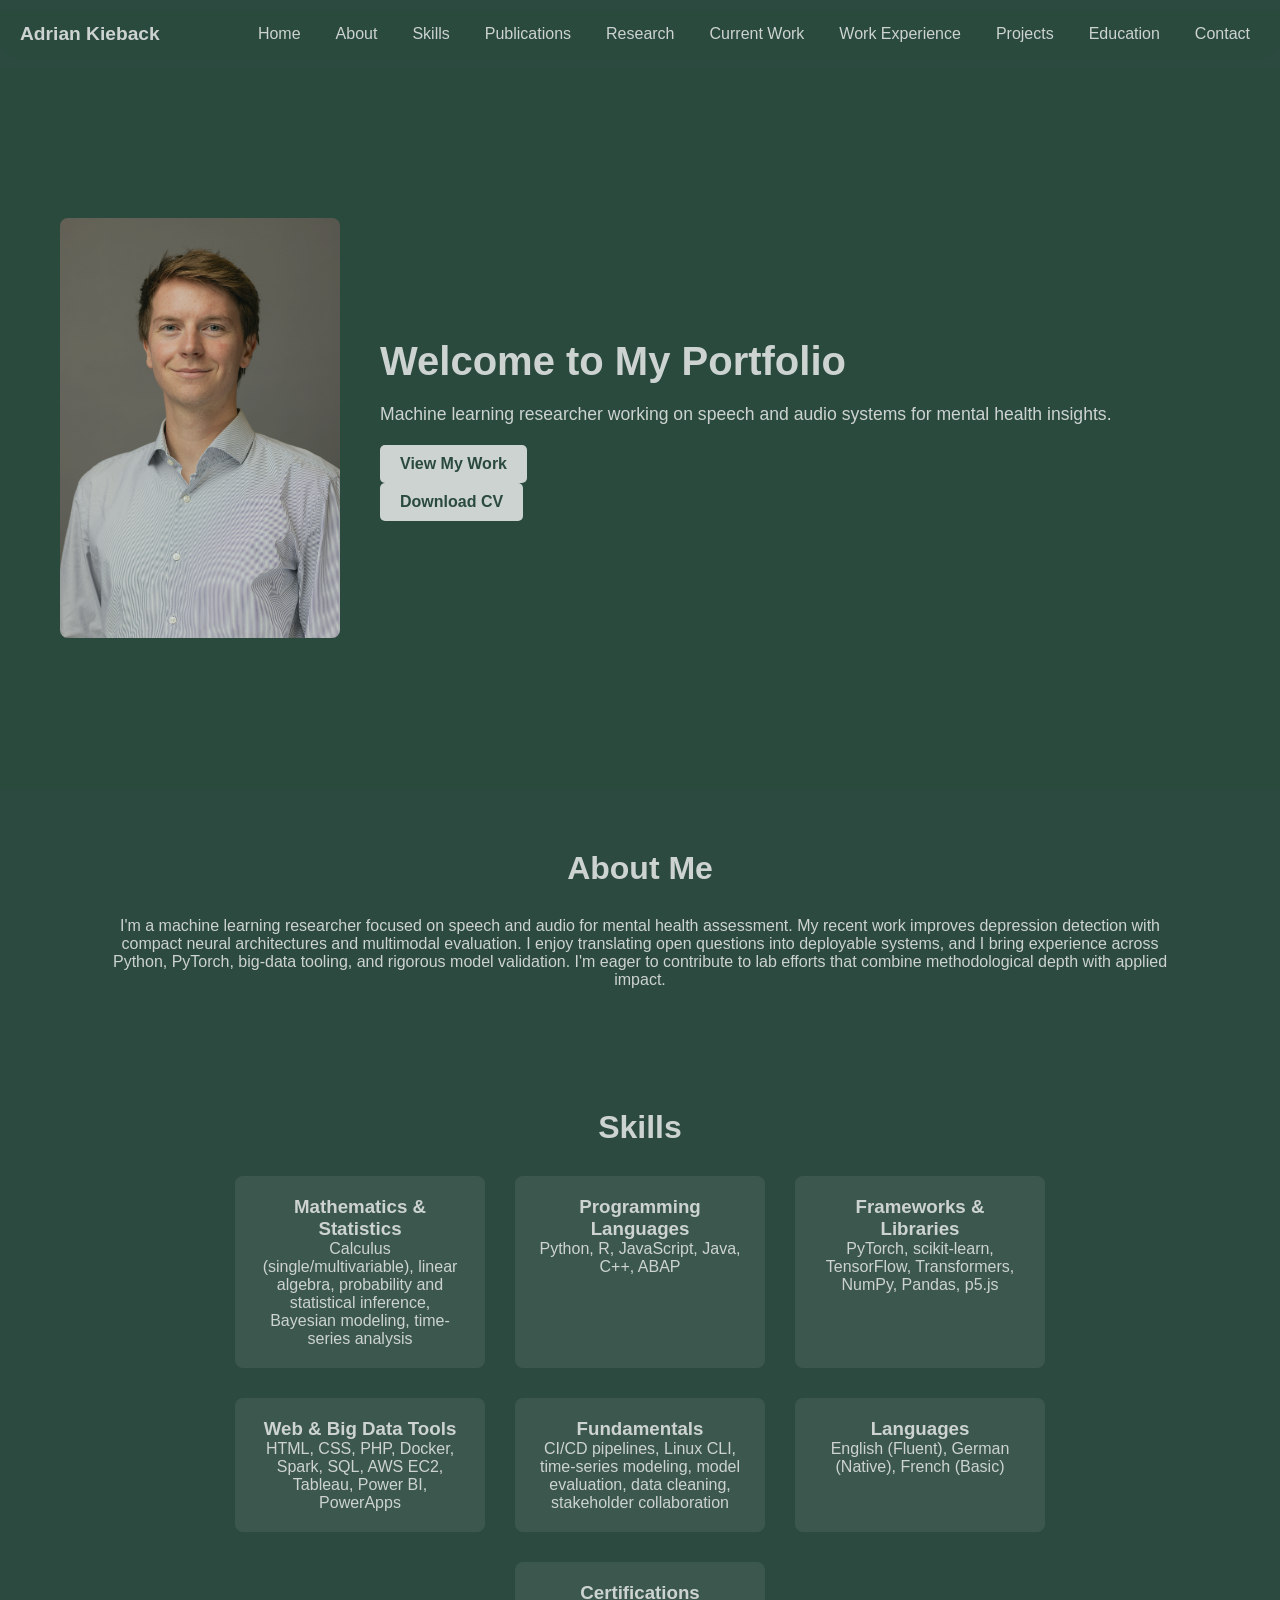
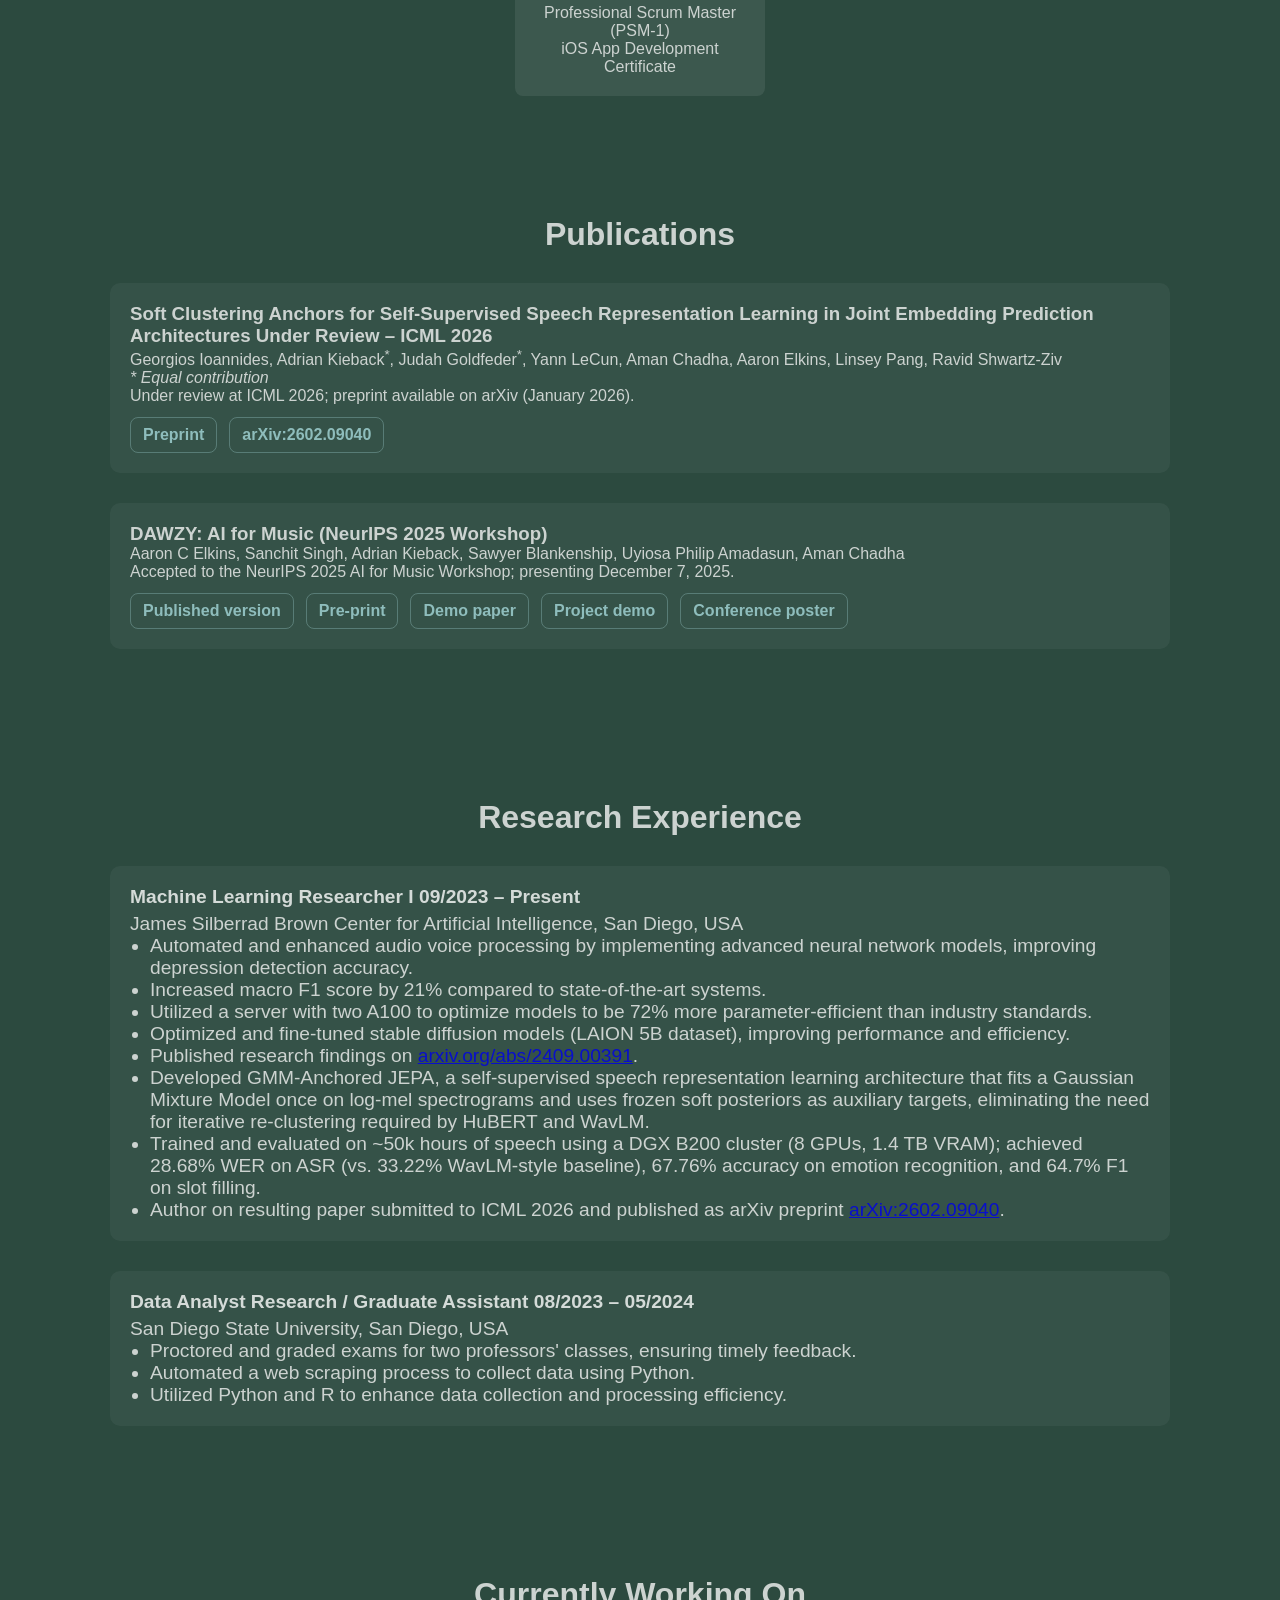
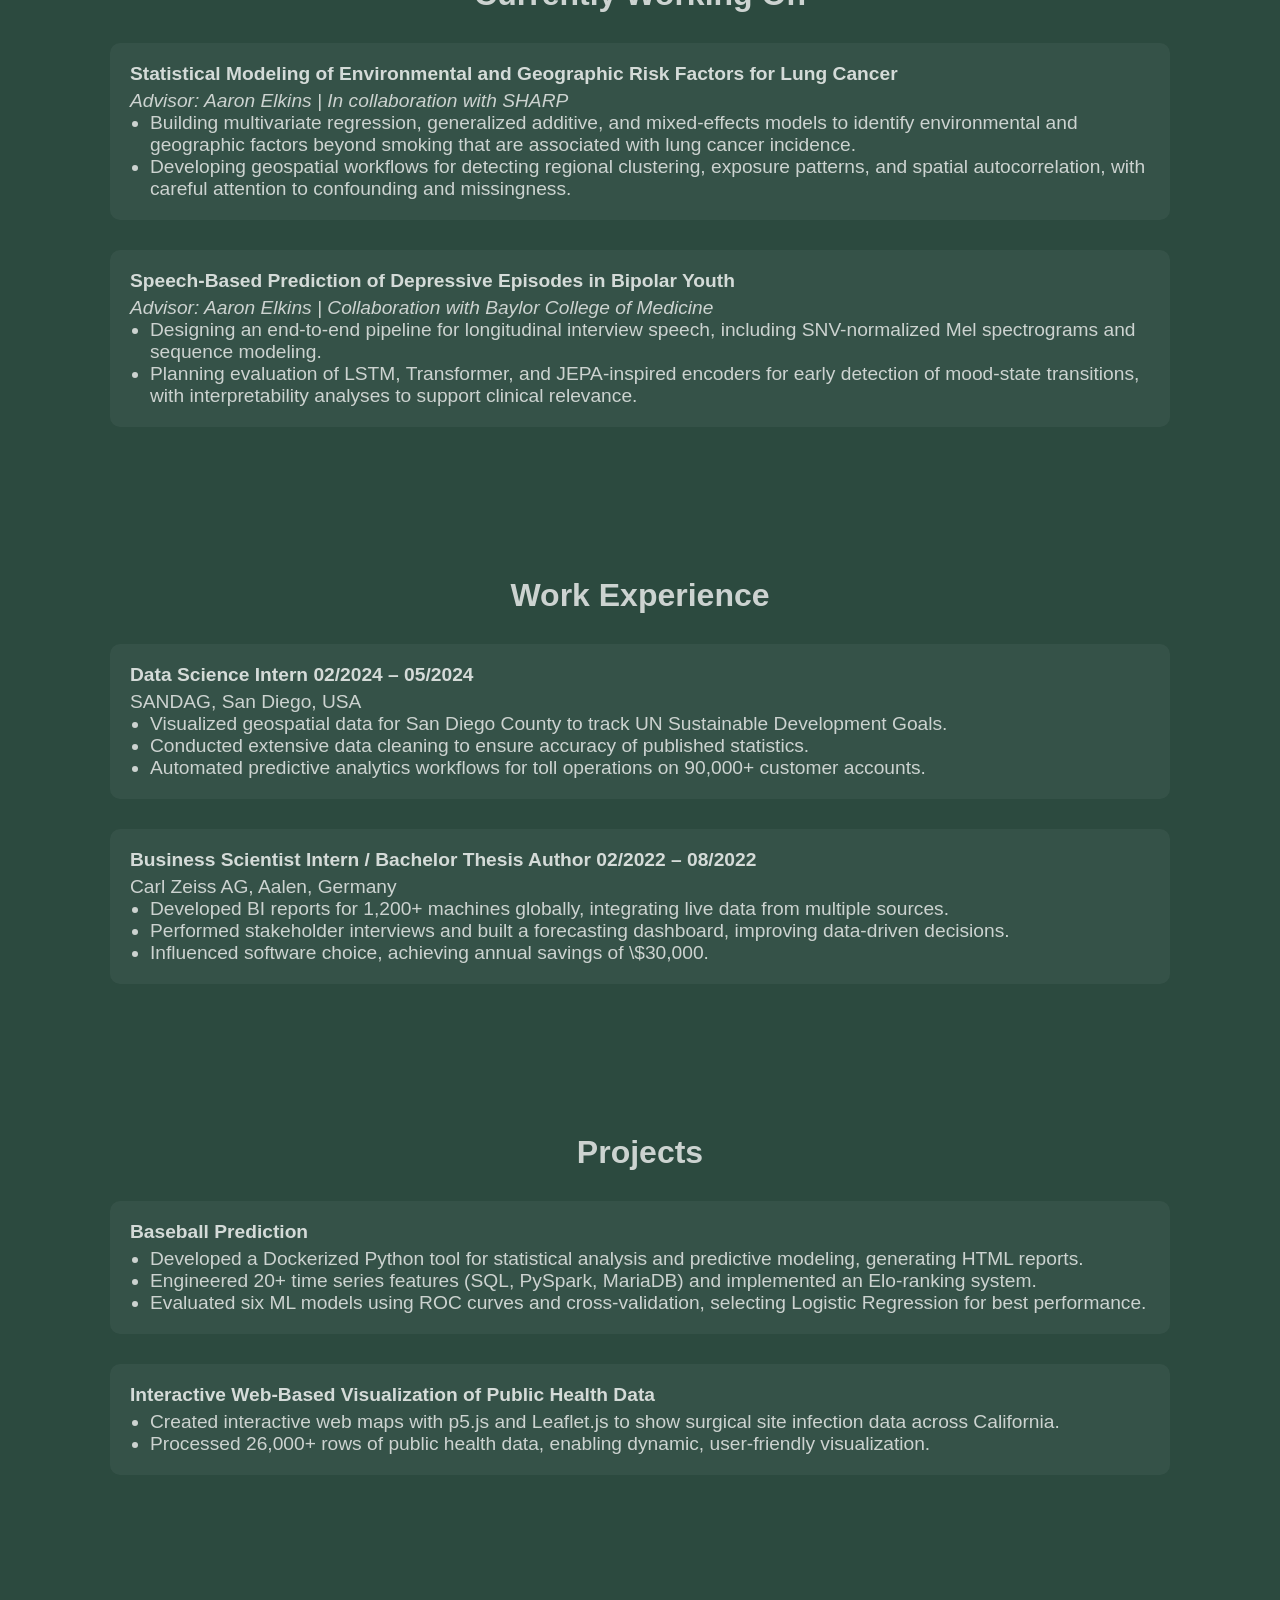
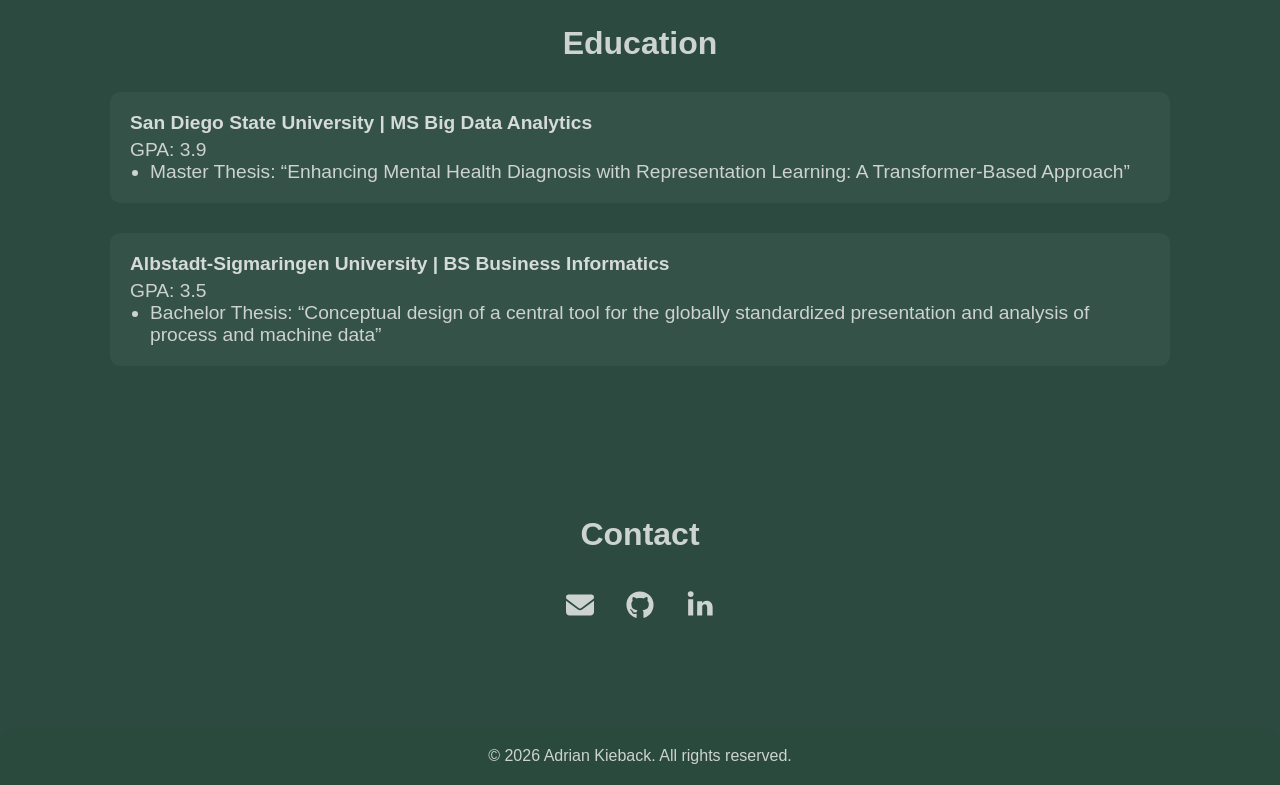
==== commit 319e93b8: "only professional" ====
--- a/index.html
+++ b/index.html
@@ -1,94 +1,14 @@
 <!DOCTYPE html>
 <html lang="en">
 <head>
+  <meta charset="UTF-8">
   <meta name="viewport" content="width=device-width, initial-scale=1.0">
-  <title>Adrian Kieback - Choose Your Experience</title>
+  <meta http-equiv="refresh" content="0; url=Professional.html">
+  <title>Adrian Kieback | ML Researcher</title>
   <link rel="icon" href="icons/favicon.ico" type="image/x-icon">
-  <link rel="stylesheet" href="style.css">
+  <link rel="canonical" href="Professional.html">
 </head>
 <body>
-  <div class="landing-container">
-    <!-- Header Section -->
-    <header class="landing-header">
-      <div class="header-content">
-        <div class="profile-image">
-          <img src="images/SEMICON_Headsots2025-47.jpg" alt="Adrian Kieback" />
-        </div>
-        <div class="header-text">
-          <h1>Adrian Kieback</h1>
-          <p class="subtitle">Machine Learning Researcher & Big Data Analytics Specialist</p>
-          <p class="welcome-text">Which side would you like to explore first?</p>
-        </div>
-      </div>
-    </header>
-    
-    <!-- Choice Section -->
-    <main class="choice-section">
-      <div class="choice-container">
-        
-        <!-- Professional Choice -->
-        <div class="choice-card professional-card">
-          <div class="card-overlay"></div>
-          <div class="card-icon">
-            <svg xmlns="http://www.w3.org/2000/svg" viewBox="0 0 640 512" class="choice-icon">
-              <!-- Code/programming icon for Personal -->
-              <path d="M392.8 1.2c-17-4.9-34.7 5-39.6 22l-128 448c-4.9 17 5 34.7 22 39.6s34.7-5 39.6-22l128-448c4.9-17-5-34.7-22-39.6zm80.6 120.1c-12.5 12.5-12.5 32.8 0 45.3L562.7 256l-89.4 89.4c-12.5 12.5-12.5 32.8 0 45.3s32.8 12.5 45.3 0l112-112c12.5-12.5 12.5-32.8 0-45.3l-112-112c-12.5-12.5-32.8-12.5-45.3 0zm-306.7 0c-12.5-12.5-32.8-12.5-45.3 0l-112 112c-12.5 12.5-12.5 32.8 0 45.3l112 112c12.5 12.5 32.8 12.5 45.3 0s12.5-32.8 0-45.3L77.3 256l89.4-89.4c12.5-12.5 12.5-32.8 0-45.3z"/>
-            </svg>
-          </div>
-          <h2>Professional Portfolio</h2>
-          <p>My expertise in ML research, technical skills, and project outcomes. Ideal for recruiters and colleagues.</p>
-          <a href="Professional.html" class="choice-btn professional-btn">
-            View Professional Portfolio
-            <span class="btn-arrow">→</span>
-          </a>
-        </div>
-
-        <!-- Personal Choice -->
-        <div class="choice-card personal-card">
-          <div class="card-overlay"></div>
-          <div class="card-icon">
-            <svg xmlns="http://www.w3.org/2000/svg" viewBox="0 0 448 512" class="choice-icon">
-              <path d="M224 256A128 128 0 1 0 224 0a128 128 0 1 0 0 256zm-45.7 48C79.8 304 0 383.8 0 482.3C0 498.7 13.3 512 29.7 512l388.6 0c16.4 0 29.7-13.3 29.7-29.7C448 383.8 368.2 304 269.7 304l-91.4 0z"/>
-            </svg>
-          </div>
-          <h2>Personal Journey</h2>
-          <p>Discover my passions, personal projects, hobbies, and the human story behind my professional path.</p>
-          <a href="Personal.html" class="choice-btn personal-btn">
-            Explore Personal Side
-            <span class="btn-arrow">→</span>
-          </a>
-        </div>
-
-      </div>
-    </main>
-    
-    <!-- Footer Section -->
-    <footer class="landing-footer">
-      <div class="quick-contact">
-        <h3>Connect With Me</h3>
-        <div class="contact-links">
-          <a href="mailto:adrian.kieback@gmail.com" class="contact-link">
-            <svg xmlns="http://www.w3.org/2000/svg" viewBox="0 0 512 512" class="contact-icon">
-              <path d="M48 64C21.5 64 0 85.5 0 112c0 15.1 7.1 29.3 19.2 38.4L236.8 313.6c11.4 8.5 27 8.5 38.4 0L492.8 150.4c12.1-9.1 19.2-23.3 19.2-38.4c0-26.5-21.5-48-48-48H48zM0 176V384c0 35.3 28.7 64 64 64H448c35.3 0 64-28.7 64-64V176L294.4 339.2c-22.8 17.1-54 17.1-76.8 0L0 176z"/>
-            </svg>
-          </a>
-          <a href="https://github.com/adriankieback" target="_blank" class="contact-link">
-            <svg xmlns="http://www.w3.org/2000/svg" viewBox="0 0 496 512" class="contact-icon">
-              <path d="M165.9 397.4c0 2-2.3 3.6-5.2 3.6-3.3.3-5.6-1.3-5.6-3.6 0-2 2.3-3.6 5.2-3.6 3-.3 5.6 1.3 5.6 3.6zm-31.1-4.5c-.7 2 1.3 4.3 4.3 4.9 2.6 1 5.6 0 6.2-2s-1.3-4.3-4.3-5.2c-2.6-.7-5.5.3-6.2 2.3zm44.2-1.7c-2.9 .7-4.9 2.6-4.6 4.9.3 2 2.9 3.3 5.9 2.6 2.9-.7 4.9-2.6 4.6-4.6-.3-1.9-3-3.2-5.9-2.9zM244.8 8C106.1 8 0 113.3 0 252c0 110.9 69.8 205.8 169.5 239.2 12.8 2.3 17.3-5.6 17.3-12.1 0-6.2-.3-40.4-.3-61.4 0 0-70 15-84.7-29.8 0 0-11.4-29.1-27.8-36.6 0 0-22.9-15.7 1.6-15.4 0 0 24.9 2 38.6 25.8 21.9 38.6 58.6 27.5 72.9 20.9 2.3-16 8.8-27.1 16-33.7-55.9-6.2-112.3-14.3-112.3-110.5 0-27.5 7.6-41.3 23.6-58.9-2.6-6.5-11.1-33.3 2.6-67.9 20.9-6.5 69 27 69 27 20-5.6 41.5-8.5 62.8-8.5s42.8 2.9 62.8 8.5c0 0 48.1-33.6 69-27 13.7 34.7 5.2 61.4 2.6 67.9 16 17.7 25.8 31.5 25.8 58.9 0 96.5-58.9 104.2-114.8 110.5 9.2 7.9 17 22.9 17 46.4 0 33.7-.3 75.4-.3 83.6 0 6.5 4.6 14.4 17.3 12.1C428.2 457.8 496 362.9 496 252 496 113.3 383.5 8 244.8 8zM97.2 352.9c-1.3 1-1 3.3.7 5.2 1.6 1.6 3.9 2.3 5.2 1 1.3-1 1-3.3-.7-5.2-1.6-1.6-3.9-2.3-5.2-1zm-10.8-8.1c-.7 1.3.3 2.9 2.3 3.9 1.6 1 3.6.7 4.3-.7.7-1.3-.3-2.9-2.3-3.9-2-.6-3.6-.3-4.3.7zm32.4 35.6c-1.6 1.3-1 4.3 1.3 6.2 2.3 2.3 5.2 2.6 6.5 1 1.3-1.3.7-4.3-1.3-6.2-2.2-2.3-5.2-2.6-6.5-1zm-11.4-14.7c-1.6 1-1.6 3.6 0 5.9 1.6 2.3 4.3 3.3 5.6 2.3 1.6-1.3 1.6-3.9 0-6.2-1.4-2.3-4-3.3-5.6-2z"/>
-            </svg>
-          </a>
-          <a href="https://www.linkedin.com/in/adrian-kieback" target="_blank" class="contact-link">
-            <svg xmlns="http://www.w3.org/2000/svg" viewBox="0 0 448 512" class="contact-icon">
-              <path d="M100.28 448H7.4V148.9h92.88zM53.79 108.1C24.1 108.1 0 83.65 0 57.85A53.79 53.79 0 11107.58 57.85c0 25.8-24.09 50.25-53.79 50.25zM447.9 448h-92.55V302.4c0-34.8-12.48-58.5-43.64-58.5-23.8 0-38 16-44.29 31.4-2.3 5.6-2.8 13.3-2.8 21.1V448h-92.59s1.2-237.8 0-262.1h92.59v37.2c-.19.3-.39.59-.59.9h.59v-.9c12.31-18.9 34.3-45.8 83.56-45.8 61 0 106.7 39.8 106.7 125.4V448z"/>
-            </svg>
-          </a>
-        </div>
-      </div>
-      <p class="copyright">&copy; 2025 Adrian Kieback. All rights reserved.</p>
-    </footer>
-
-  </div><!-- End .landing-container -->
-
-  <script src="script.js"></script>
+  <p>Redirecting to <a href="Professional.html">Adrian Kieback's Portfolio</a>...</p>
 </body>
 </html>
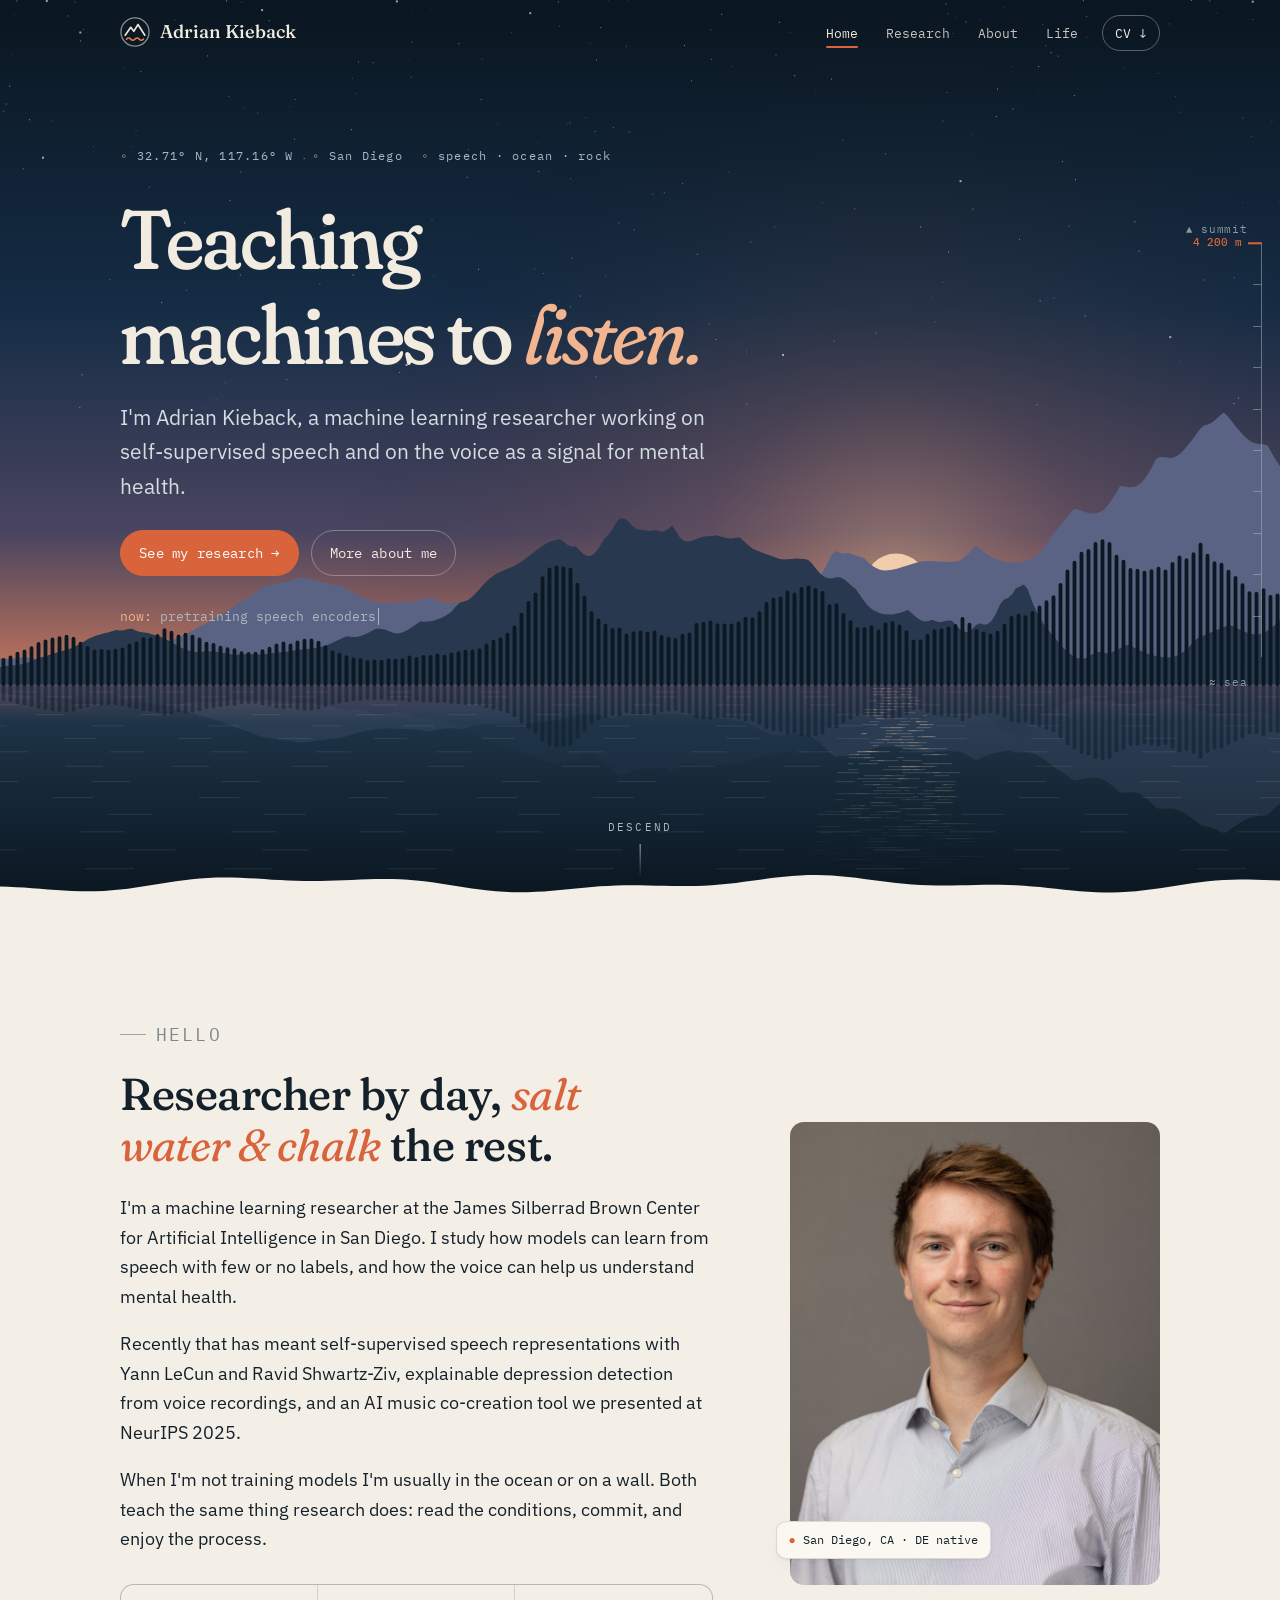
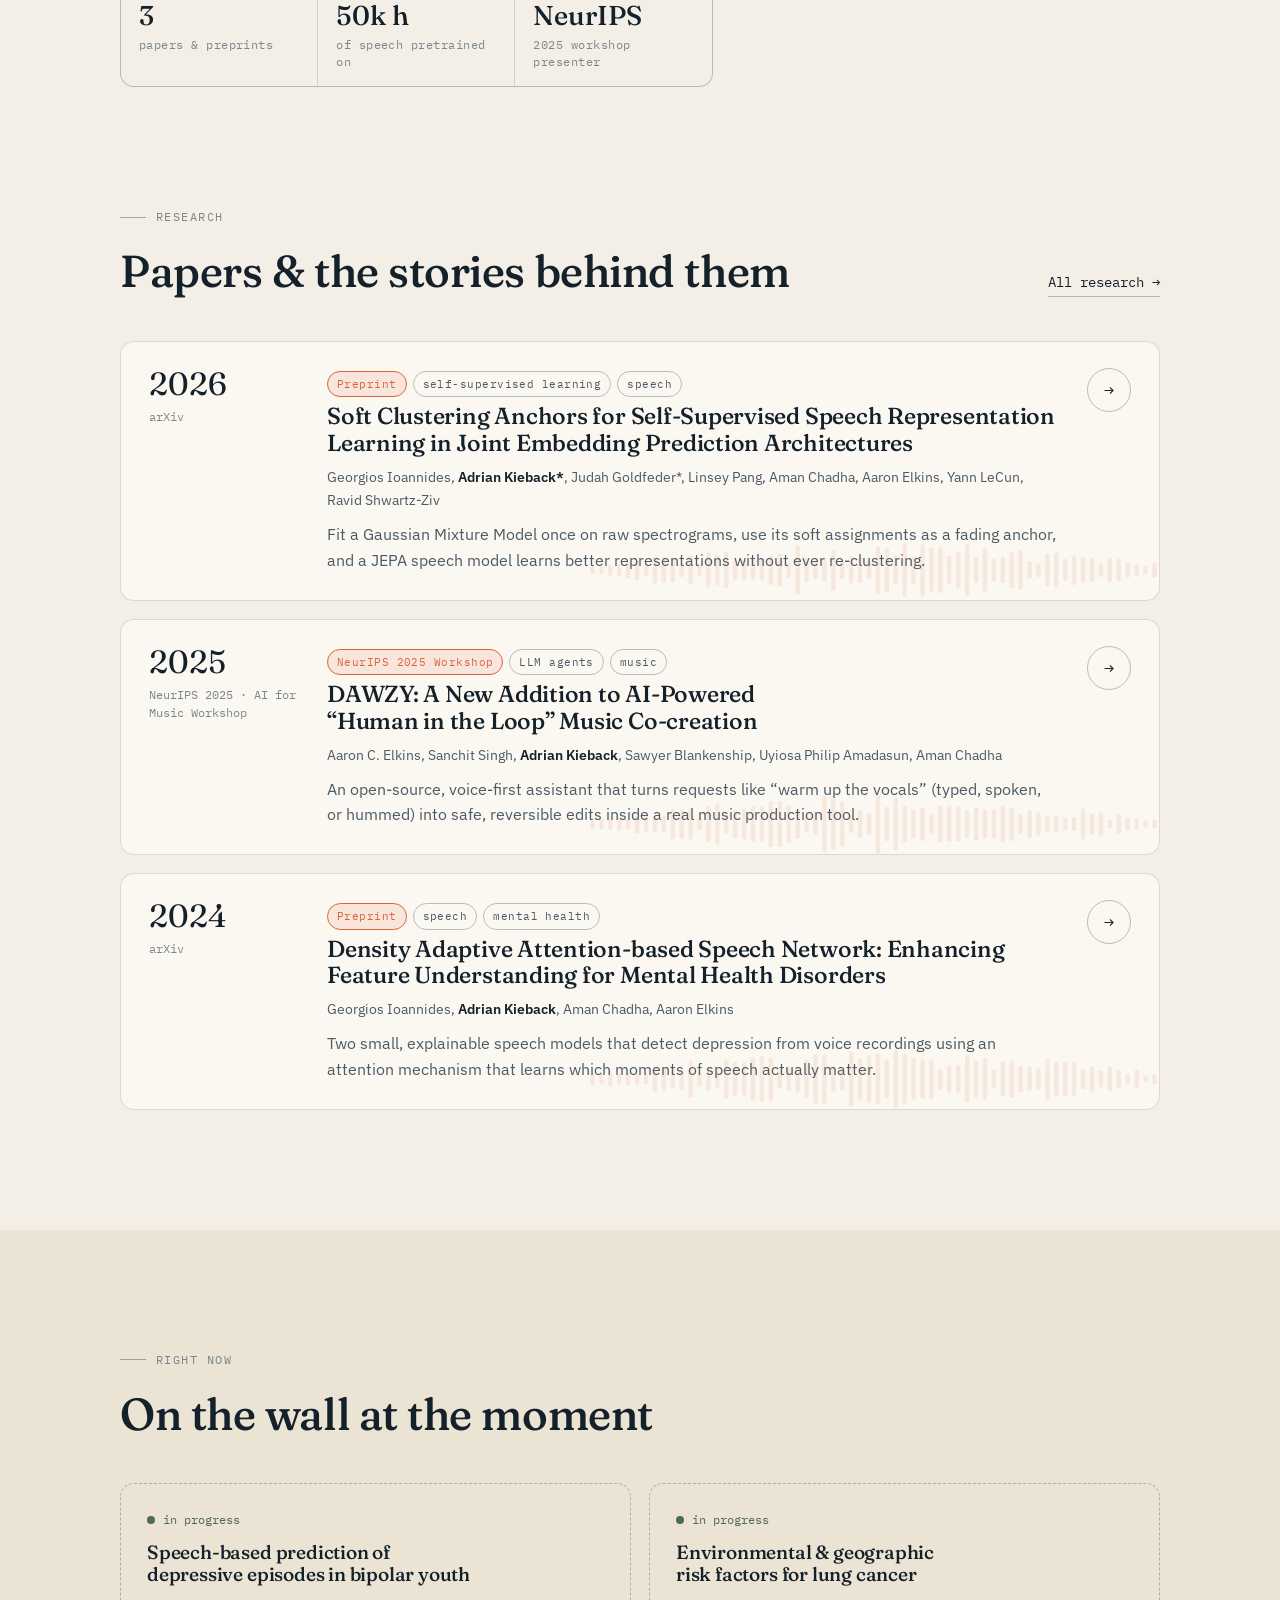
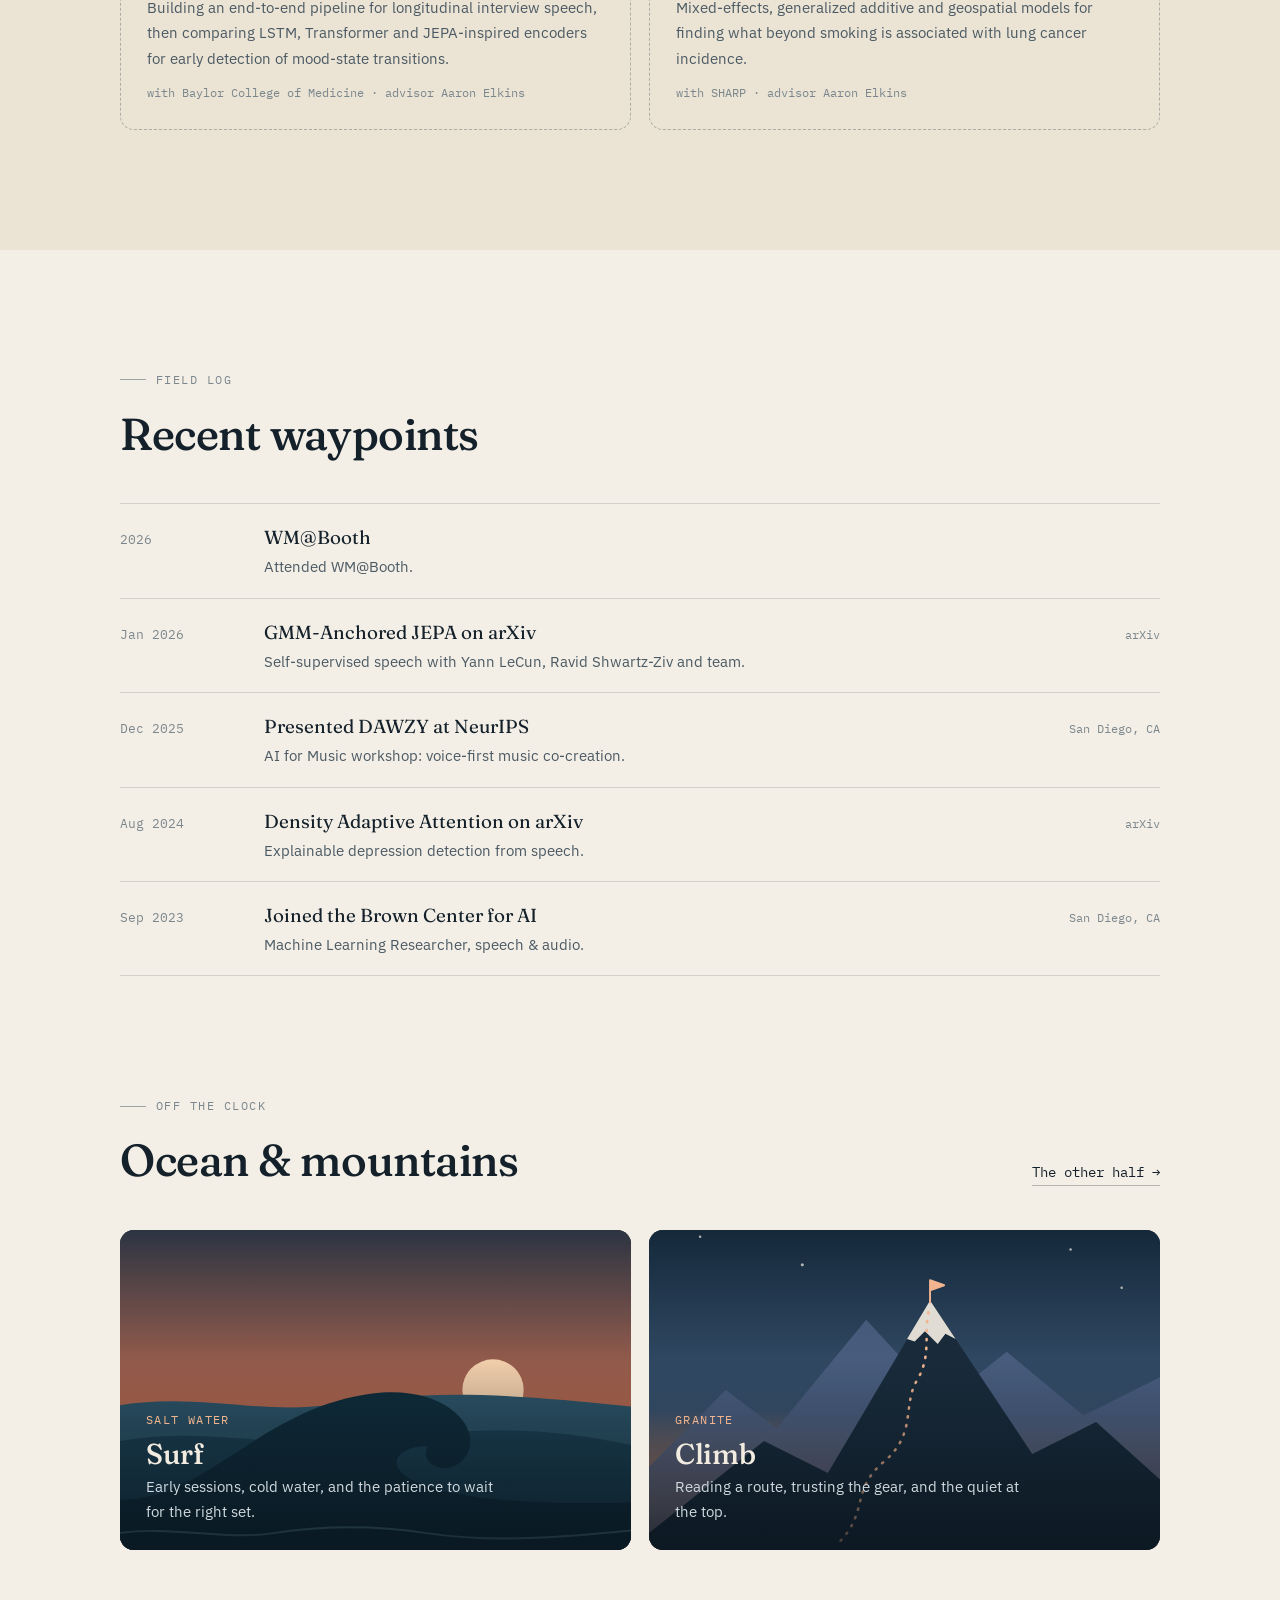
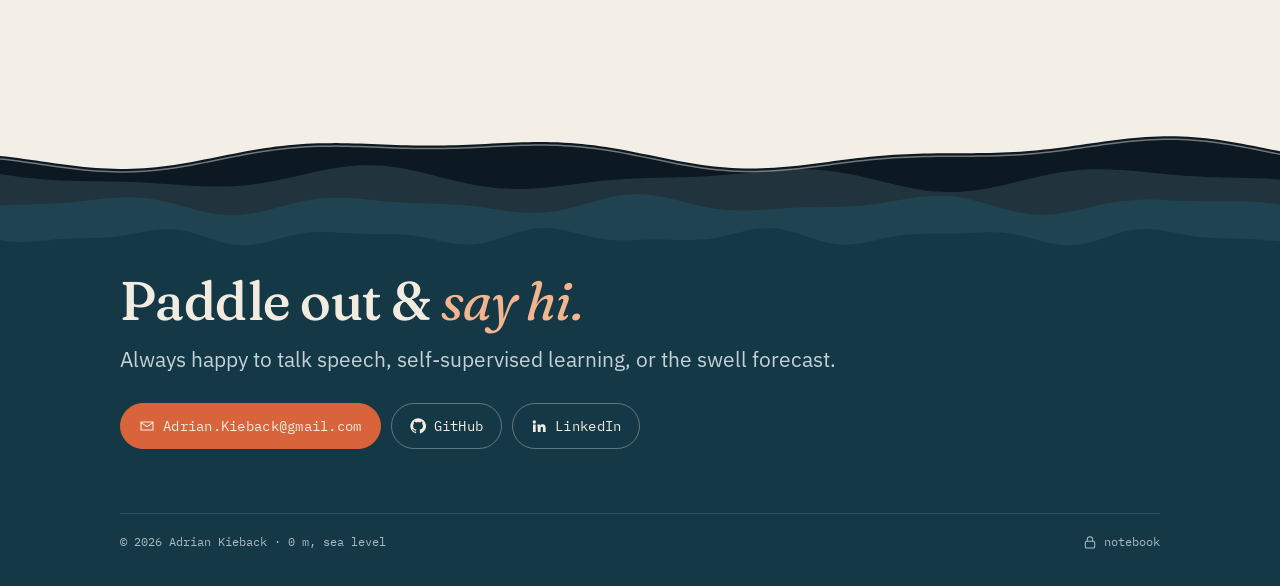
==== commit 2a932191: "redesign first draft" ====
--- a/index.html
+++ b/index.html
@@ -1,14 +1,129 @@
 <!DOCTYPE html>
 <html lang="en">
 <head>
-  <meta charset="UTF-8">
-  <meta name="viewport" content="width=device-width, initial-scale=1.0">
-  <meta http-equiv="refresh" content="0; url=Professional.html">
-  <title>Adrian Kieback | ML Researcher</title>
-  <link rel="icon" href="icons/favicon.ico" type="image/x-icon">
-  <link rel="canonical" href="Professional.html">
+  <meta charset="utf-8">
+  <meta name="viewport" content="width=device-width, initial-scale=1">
+  <title>Adrian Kieback · Speech & ML Researcher</title>
+  <meta name="description" content="Adrian Kieback is a machine learning researcher working on self-supervised speech representation learning and voice-based mental health. Papers at NeurIPS 2025 workshops and on arXiv.">
+  <meta property="og:title" content="Adrian Kieback · Speech & ML Researcher">
+  <meta property="og:description" content="Teaching machines to listen. Self-supervised speech, voice & mental health.">
+  <meta property="og:type" content="website">
+  <meta property="og:url" content="https://adriankieback.com/">
+  <meta property="og:image" content="https://adriankieback.com/images/portrait.jpg">
+  <meta name="theme-color" content="#0c1922">
+  <link rel="canonical" href="https://adriankieback.com/">
+  <link rel="icon" href="icons/mark.svg" type="image/svg+xml">
+  <link rel="alternate icon" href="icons/favicon.ico">
+  <link rel="preconnect" href="https://fonts.googleapis.com">
+  <link rel="preconnect" href="https://fonts.gstatic.com" crossorigin>
+  <link rel="stylesheet" href="https://fonts.googleapis.com/css2?family=Fraunces:ital,opsz,wght,SOFT,WONK@0,9..144,300..700,0..100,0..1;1,9..144,300..700,0..100,0..1&family=IBM+Plex+Mono:wght@400;500&family=IBM+Plex+Sans:ital,wght@0,400;0,500;0,600;1,400&display=swap">
+  <link rel="stylesheet" href="assets/css/site.css">
+  <script>document.documentElement.classList.add("js")</script>
+  <script defer src="assets/js/site.js"></script>
+  <script defer src="data/papers.js"></script>
+  <script defer src="data/site.js"></script>
+  <script defer src="data/life.js"></script>
+  <script defer src="assets/js/hero.js"></script>
+  <script defer src="assets/js/home.js"></script>
 </head>
-<body>
-  <p>Redirecting to <a href="Professional.html">Adrian Kieback's Portfolio</a>...</p>
+<body data-page="home">
+<main id="main">
+
+  <section class="hero" aria-label="Introduction">
+    <canvas aria-hidden="true"></canvas>
+    <div class="wrap">
+      <div class="coords"><span>32.71° N, 117.16° W</span><span>San Diego</span><span>speech · ocean · rock</span></div>
+      <h1>Teaching machines to <em>listen.</em></h1>
+      <p class="hero-sub">I'm Adrian Kieback, a machine learning researcher working on self-supervised speech and on the voice as a signal for mental health.</p>
+      <div class="hero-actions">
+        <a class="btn btn-glow" href="research.html">See my research →</a>
+        <a class="btn btn-ghost-light" href="about.html">More about me</a>
+      </div>
+      <p class="ticker" aria-live="off"><span class="label">now:</span> <span class="word" id="ticker">pretraining speech encoders</span></p>
+    </div>
+    <a class="scroll-cue" href="#hello">descend</a>
+  </section>
+
+  <section class="section" id="hello">
+    <div class="wrap">
+      <div class="intro-grid">
+        <div class="intro-text reveal">
+          <p class="eyebrow">Hello</p>
+          <h2>Researcher by day, <em>salt water &amp; chalk</em> the rest.</h2>
+          <p>I'm a machine learning researcher at the James Silberrad Brown Center for Artificial Intelligence in San Diego. I study how models can learn from speech with few or no labels, and how the voice can help us understand mental health.</p>
+          <p>Recently that has meant self-supervised speech representations with Yann LeCun and Ravid Shwartz-Ziv, explainable depression detection from voice recordings, and an AI music co-creation tool we presented at NeurIPS 2025.</p>
+          <p>When I'm not training models I'm usually in the ocean or on a wall. Both teach the same thing research does: read the conditions, commit, and enjoy the process.</p>
+          <div class="facts">
+            <div><b>3</b><span>papers &amp; preprints</span></div>
+            <div><b>50k h</b><span>of speech pretrained on</span></div>
+            <div><b>NeurIPS</b><span>2025 workshop presenter</span></div>
+          </div>
+        </div>
+        <figure class="portrait reveal" style="margin:0">
+          <img src="images/portrait.jpg" alt="Portrait of Adrian Kieback" width="800" height="1200" loading="lazy">
+          <span class="tag"><b>●</b> San Diego, CA · DE native</span>
+        </figure>
+      </div>
+    </div>
+  </section>
+
+  <section class="section" id="research">
+    <div class="wrap">
+      <div class="section-head reveal">
+        <div>
+          <p class="eyebrow">Research</p>
+          <h2>Papers &amp; the stories behind them</h2>
+        </div>
+        <a class="arrow-link" href="research.html">All research <span>→</span></a>
+      </div>
+      <div class="paper-list" id="paper-list"></div>
+    </div>
+  </section>
+
+  <section class="section section-alt" id="now">
+    <div class="wrap">
+      <div class="section-head reveal">
+        <div>
+          <p class="eyebrow">Right now</p>
+          <h2>On the wall at the moment</h2>
+        </div>
+      </div>
+      <div class="now-grid" id="now-grid"></div>
+    </div>
+  </section>
+
+  <section class="section" id="log">
+    <div class="wrap">
+      <div class="section-head reveal">
+        <div>
+          <p class="eyebrow">Field log</p>
+          <h2>Recent waypoints</h2>
+        </div>
+      </div>
+      <ol class="log reveal" id="log-list"></ol>
+    </div>
+  </section>
+
+  <section class="section" id="life">
+    <div class="wrap">
+      <div class="section-head reveal">
+        <div>
+          <p class="eyebrow">Off the clock</p>
+          <h2>Ocean &amp; mountains</h2>
+        </div>
+        <a class="arrow-link" href="life.html">The other half <span>→</span></a>
+      </div>
+      <div class="life-teaser" id="life-teaser">
+        <a class="chapter reveal" href="life.html#ocean" data-scene="ocean">
+          <span class="k">Salt water</span><h3>Surf</h3><p>Early sessions, cold water, and the patience to wait for the right set.</p>
+        </a>
+        <a class="chapter reveal" href="life.html#mountains" data-scene="mountains">
+          <span class="k">Granite</span><h3>Climb</h3><p>Reading a route, trusting the gear, and the quiet at the top.</p>
+        </a>
+      </div>
+    </div>
+  </section>
+
+</main>
 </body>
 </html>
--- a/assets/css/site.css
+++ b/assets/css/site.css
@@ -0,0 +1,554 @@
+/* ==========================================================================
+   Adrian Kieback — site styles
+   Palette: limestone paper, deep-sea ink, alpenglow accent, kelp + foam.
+   ========================================================================== */
+
+:root {
+  --paper: #f4efe6;
+  --paper-2: #ebe3d4;
+  --card: #fbf8f2;
+  --ink: #14212b;
+  --ink-soft: #4b5a64;
+  --ink-faint: #7b878d;
+  --line: rgba(20, 33, 43, 0.14);
+  --line-strong: rgba(20, 33, 43, 0.28);
+  --sea: #1d5a6e;
+  --foam: #8fc1c4;
+  --glow: #d9643c;
+  --glow-soft: rgba(217, 100, 60, 0.12);
+  --kelp: #4f6b4a;
+  --night: #0c1922;
+  --night-2: #13263a;
+  --on-night: #f1ebe0;
+  --on-night-soft: #a9b9c1;
+  --shadow: 0 1px 2px rgba(20, 33, 43, 0.06), 0 8px 24px -12px rgba(20, 33, 43, 0.18);
+
+  --serif: "Fraunces", Georgia, "Times New Roman", serif;
+  --sans: "IBM Plex Sans", system-ui, -apple-system, "Segoe UI", sans-serif;
+  --mono: "IBM Plex Mono", ui-monospace, "SF Mono", Menlo, monospace;
+
+  --max: 1120px;
+  --gutter: clamp(16px, 4vw, 40px);
+  --radius: 14px;
+  --nav-h: 64px;
+  color-scheme: light;
+}
+
+@media (prefers-color-scheme: dark) {
+  :root:not([data-theme="light"]) {
+    --paper: #0f1a22;
+    --paper-2: #14222c;
+    --card: #172832;
+    --ink: #ece5d8;
+    --ink-soft: #a7b4ba;
+    --ink-faint: #75858d;
+    --line: rgba(236, 229, 216, 0.12);
+    --line-strong: rgba(236, 229, 216, 0.26);
+    --sea: #86c0cc;
+    --foam: #5f9ea6;
+    --glow: #f0875f;
+    --glow-soft: rgba(240, 135, 95, 0.14);
+    --kelp: #9bb58f;
+    --shadow: 0 1px 2px rgba(0, 0, 0, 0.3), 0 10px 30px -14px rgba(0, 0, 0, 0.6);
+    color-scheme: dark;
+  }
+}
+:root[data-theme="dark"] {
+  --paper: #0f1a22;
+  --paper-2: #14222c;
+  --card: #172832;
+  --ink: #ece5d8;
+  --ink-soft: #a7b4ba;
+  --ink-faint: #75858d;
+  --line: rgba(236, 229, 216, 0.12);
+  --line-strong: rgba(236, 229, 216, 0.26);
+  --sea: #86c0cc;
+  --foam: #5f9ea6;
+  --glow: #f0875f;
+  --glow-soft: rgba(240, 135, 95, 0.14);
+  --kelp: #9bb58f;
+  --shadow: 0 1px 2px rgba(0, 0, 0, 0.3), 0 10px 30px -14px rgba(0, 0, 0, 0.6);
+  color-scheme: dark;
+}
+
+/* ---------- Base ---------- */
+*, *::before, *::after { box-sizing: border-box; }
+[hidden] { display: none !important; }
+html { -webkit-text-size-adjust: 100%; scroll-behavior: smooth; scroll-padding-top: calc(var(--nav-h) + 16px); }
+body {
+  margin: 0;
+  background: var(--paper);
+  color: var(--ink);
+  font-family: var(--sans);
+  font-size: 17px;
+  line-height: 1.65;
+  overflow-x: hidden;
+  -webkit-font-smoothing: antialiased;
+}
+img, svg, canvas, video, iframe { display: block; max-width: 100%; }
+a { color: inherit; }
+p { margin: 0 0 1em; }
+h1, h2, h3, h4 {
+  font-family: var(--serif);
+  font-weight: 500;
+  line-height: 1.15;
+  margin: 0 0 0.5em;
+  font-variation-settings: "SOFT" 50, "WONK" 0;
+  letter-spacing: -0.01em;
+  text-wrap: balance;
+}
+h1 { font-size: clamp(2.6rem, 7vw, 5.2rem); letter-spacing: -0.025em; }
+h2 { font-size: clamp(1.9rem, 4vw, 2.8rem); }
+h3 { font-size: 1.35rem; }
+h2 em, .page-head h1 em { font-style: italic; font-weight: 400; color: var(--glow); }
+.page-head h1 em { color: #f3b58f; }
+::selection { background: var(--glow); color: #fff; }
+:focus-visible { outline: 2px solid var(--glow); outline-offset: 3px; border-radius: 4px; }
+
+.skip-link {
+  position: absolute; left: 12px; top: -60px; z-index: 2000;
+  background: var(--ink); color: var(--paper); padding: 8px 14px; border-radius: 8px;
+  text-decoration: none; font-family: var(--mono); font-size: 0.85rem;
+}
+.skip-link:focus { top: 12px; }
+.sr-only { position: absolute; width: 1px; height: 1px; padding: 0; margin: -1px; overflow: hidden; clip: rect(0 0 0 0); white-space: nowrap; border: 0; }
+
+.wrap { width: 100%; max-width: var(--max); margin: 0 auto; padding: 0 var(--gutter); }
+.wrap-narrow { max-width: 760px; }
+
+.eyebrow {
+  font-family: var(--mono);
+  font-size: 0.76rem;
+  letter-spacing: 0.12em;
+  text-transform: uppercase;
+  color: var(--ink-faint);
+  display: flex; align-items: center; gap: 10px;
+  margin: 0 0 18px;
+}
+.eyebrow::before { content: ""; width: 26px; height: 1px; background: currentColor; opacity: .7; }
+.eyebrow .elev { color: var(--glow); }
+
+.lede { font-size: clamp(1.1rem, 2vw, 1.3rem); color: var(--ink-soft); max-width: 62ch; }
+.muted { color: var(--ink-soft); }
+.mono { font-family: var(--mono); }
+
+/* ---------- Buttons & links ---------- */
+.btn {
+  display: inline-flex; align-items: center; gap: 8px;
+  font-family: var(--mono); font-size: 0.85rem; letter-spacing: 0.02em;
+  padding: 11px 18px; border-radius: 999px;
+  text-decoration: none; border: 1px solid var(--line-strong);
+  color: var(--ink); background: transparent;
+  transition: background .2s, color .2s, border-color .2s, transform .2s;
+  cursor: pointer;
+}
+.btn:hover { border-color: var(--ink); transform: translateY(-1px); }
+.btn-solid { background: var(--ink); color: var(--paper); border-color: var(--ink); }
+.btn-solid:hover { background: var(--glow); border-color: var(--glow); color: #fff; }
+.btn-ghost-light { color: var(--on-night); border-color: rgba(241, 235, 224, .35); }
+.btn-ghost-light:hover { border-color: var(--on-night); }
+.btn-glow { background: var(--glow); color: #fff; border-color: var(--glow); }
+.btn-glow:hover { filter: brightness(1.08); }
+
+.arrow-link {
+  font-family: var(--mono); font-size: 0.85rem; text-decoration: none;
+  color: var(--ink); display: inline-flex; gap: 8px; align-items: center;
+  border-bottom: 1px solid var(--line-strong); padding-bottom: 2px;
+}
+.arrow-link span { transition: transform .2s; }
+.arrow-link:hover { border-color: var(--glow); color: var(--glow); }
+.arrow-link:hover span { transform: translateX(4px); }
+
+.prose a { color: var(--sea); text-underline-offset: 3px; text-decoration-thickness: 1px; }
+.prose a:hover { color: var(--glow); }
+
+/* ---------- Navigation ---------- */
+.site-nav {
+  position: fixed; inset: 0 0 auto 0; z-index: 1000;
+  height: var(--nav-h);
+  transition: transform .35s ease, background .3s ease, box-shadow .3s ease, color .3s;
+  color: var(--ink);
+}
+.site-nav.over-hero { color: var(--on-night); }
+.site-nav.scrolled {
+  background: color-mix(in srgb, var(--paper) 82%, transparent);
+  -webkit-backdrop-filter: saturate(140%) blur(12px);
+  backdrop-filter: saturate(140%) blur(12px);
+  box-shadow: 0 1px 0 var(--line);
+  color: var(--ink);
+}
+.site-nav.hidden { transform: translateY(-100%); }
+.site-nav .wrap { height: 100%; display: flex; align-items: center; justify-content: space-between; gap: 20px; }
+
+.brand { display: inline-flex; align-items: center; gap: 10px; text-decoration: none; font-family: var(--serif); font-size: 1.15rem; font-weight: 500; white-space: nowrap; }
+.brand svg { width: 30px; height: 30px; flex: none; }
+
+.nav-links { display: flex; align-items: center; gap: 4px; list-style: none; margin: 0; padding: 0; }
+.nav-links a {
+  font-family: var(--mono); font-size: 0.84rem; text-decoration: none;
+  padding: 8px 12px; border-radius: 999px; opacity: .82;
+  transition: opacity .2s, background .2s;
+}
+.nav-links a:hover { opacity: 1; background: color-mix(in srgb, currentColor 10%, transparent); }
+.nav-links a[aria-current="page"] { opacity: 1; }
+.nav-links a { position: relative; }
+.nav-links a[aria-current="page"]::after {
+  content: ""; position: absolute; left: 12px; right: 12px; bottom: 2px; height: 2px; border-radius: 2px; background: var(--glow);
+  transform-origin: left; animation: grow .5s ease both;
+}
+@keyframes grow { from { transform: scaleX(0); } }
+.nav-links .nav-cv { border: 1px solid color-mix(in srgb, currentColor 35%, transparent); margin-left: 8px; opacity: 1; }
+
+.nav-toggle {
+  display: none; background: none; border: 0; color: inherit; cursor: pointer;
+  width: 44px; height: 44px; margin-right: -10px; padding: 10px;
+}
+.nav-toggle span { display: block; height: 2px; background: currentColor; margin: 6px 0; border-radius: 2px; transition: transform .3s, opacity .3s; }
+.nav-open .nav-toggle span:nth-child(1) { transform: translateY(8px) rotate(45deg); }
+.nav-open .nav-toggle span:nth-child(2) { opacity: 0; }
+.nav-open .nav-toggle span:nth-child(3) { transform: translateY(-8px) rotate(-45deg); }
+
+@media (max-width: 780px) {
+  .nav-toggle { display: block; }
+  .nav-links {
+    position: fixed; inset: var(--nav-h) 0 auto 0;
+    flex-direction: column; align-items: stretch; gap: 0;
+    background: var(--paper); color: var(--ink);
+    padding: 8px var(--gutter) 24px;
+    border-bottom: 1px solid var(--line);
+    box-shadow: 0 20px 40px -20px rgba(0,0,0,.35);
+    transform: translateY(-12px); opacity: 0; pointer-events: none;
+    transition: transform .25s ease, opacity .25s ease;
+  }
+  .nav-open .nav-links { transform: none; opacity: 1; pointer-events: auto; }
+  .nav-open.site-nav { background: var(--paper); color: var(--ink); }
+  .nav-links a { font-size: 1rem; padding: 14px 4px; border-radius: 0; border-bottom: 1px solid var(--line); }
+  .nav-links a[aria-current="page"]::after { display: none; }
+  .nav-links a[aria-current="page"] { color: var(--glow); }
+  .nav-links .nav-cv { margin: 16px 0 0; border-radius: 999px; text-align: center; border: 1px solid var(--line-strong); }
+}
+
+/* ---------- Altimeter (desktop only) ---------- */
+.altimeter {
+  position: fixed; right: 18px; top: 50%; transform: translateY(-50%);
+  z-index: 900; height: 46vh; width: 64px;
+  display: none; pointer-events: none;
+  font-family: var(--mono); font-size: 0.66rem; color: var(--ink-faint);
+  transition: color .3s, opacity .3s;
+}
+.altimeter.on-dark { color: var(--on-night-soft); }
+@media (min-width: 1240px) { .altimeter { display: block; } }
+.altimeter .track {
+  position: absolute; right: 0; top: 0; bottom: 0; width: 9px;
+  background: repeating-linear-gradient(to bottom, currentColor 0 1px, transparent 1px 10%);
+  opacity: .5;
+  border-right: 1px solid currentColor;
+}
+.altimeter .marker { position: absolute; right: 0; top: 0; display: flex; align-items: center; gap: 6px; transform: translateY(-50%); white-space: nowrap; }
+.altimeter .marker b { font-weight: 500; color: var(--glow); }
+.altimeter .marker i { display: block; width: 14px; height: 2px; background: var(--glow); }
+.altimeter .cap { position: absolute; right: 14px; white-space: nowrap; opacity: .8; letter-spacing: .08em; }
+.altimeter .cap.top { top: -22px; }
+.altimeter .cap.bottom { bottom: -34px; }
+
+/* ---------- Hero ---------- */
+.hero {
+  position: relative; min-height: 100svh; min-height: 100vh;
+  background: var(--night); color: var(--on-night);
+  overflow: hidden; isolation: isolate;
+  display: flex; align-items: flex-start;
+}
+@supports (height: 100svh) { .hero { min-height: 100svh; } }
+.hero canvas { position: absolute; inset: 0; width: 100%; height: 100%; z-index: -1; }
+.hero .wrap { padding-top: calc(var(--nav-h) + clamp(28px, 9vh, 110px)); position: relative; }
+.hero h1 { color: var(--on-night); max-width: 12ch; margin-bottom: 18px; font-variation-settings: "SOFT" 100, "WONK" 1; }
+.hero h1 em { font-style: italic; color: #f3b58f; font-weight: 400; }
+.hero .hero-sub { font-size: clamp(1.05rem, 2vw, 1.3rem); color: #d4dde1; max-width: 46ch; margin-bottom: 26px; }
+.hero .coords { font-family: var(--mono); font-size: 0.78rem; letter-spacing: .1em; color: var(--on-night-soft); margin-bottom: 26px; display: flex; flex-wrap: wrap; gap: 6px 18px; }
+.hero .coords span::before { content: "◦ "; color: #f3b58f; }
+.hero-actions { display: flex; flex-wrap: wrap; gap: 12px; }
+.hero .scroll-cue {
+  position: absolute; left: 50%; bottom: 22px; transform: translateX(-50%);
+  font-family: var(--mono); font-size: .7rem; letter-spacing: .2em; text-transform: uppercase;
+  color: var(--on-night-soft); text-decoration: none; display: flex; flex-direction: column; align-items: center; gap: 8px;
+}
+.hero .scroll-cue::after { content: ""; width: 1px; height: 34px; background: linear-gradient(var(--on-night-soft), transparent); animation: drip 2.4s ease-in-out infinite; }
+@keyframes drip { 0% { transform: scaleY(0); transform-origin: top; } 50% { transform: scaleY(1); transform-origin: top; } 51% { transform-origin: bottom; } 100% { transform: scaleY(0); transform-origin: bottom; } }
+
+.ticker { font-family: var(--mono); font-size: .8rem; color: var(--on-night-soft); margin-top: 30px; min-height: 1.6em; }
+.ticker .label { color: #f3b58f; }
+.ticker .word { border-right: 1px solid currentColor; padding-right: 2px; animation: caret 1s steps(1) infinite; }
+@keyframes caret { 50% { border-color: transparent; } }
+
+/* ---------- Page header (inner pages) ---------- */
+.page-head {
+  position: relative; background: var(--night); color: var(--on-night);
+  padding: calc(var(--nav-h) + clamp(40px, 9vw, 96px)) 0 clamp(70px, 10vw, 120px);
+  overflow: hidden; isolation: isolate;
+}
+.page-head canvas { position: absolute; inset: 0; width: 100%; height: 100%; z-index: -1; }
+.page-head::after { content: ""; position: absolute; left: 0; right: 0; bottom: -1px; height: 3px; background: var(--paper); }
+.page-head h1 { color: var(--on-night); font-size: clamp(2.4rem, 6vw, 4.2rem); max-width: 18ch; }
+.page-head .lede { color: #cbd6db; }
+.page-head .eyebrow { color: var(--on-night-soft); }
+
+/* ---------- Sections ---------- */
+.section { padding: clamp(64px, 10vw, 120px) 0; position: relative; }
+.section + .section { padding-top: 0; }
+.section-head { display: flex; justify-content: space-between; align-items: end; gap: 24px; flex-wrap: wrap; margin-bottom: clamp(28px, 4vw, 44px); }
+.section-head h2 { margin: 0; }
+.section-alt { background: var(--paper-2); }
+.section.section-alt, .section-alt + .section { padding-top: clamp(64px, 10vw, 120px); }
+
+.ridge-divider { display: block; width: 100%; height: 48px; color: var(--line-strong); }
+
+/* intro split */
+.intro-grid { display: grid; grid-template-columns: minmax(0, 1.6fr) minmax(0, 1fr); gap: clamp(32px, 6vw, 80px); align-items: center; }
+.intro-grid .portrait { position: relative; max-width: 400px; justify-self: end; width: 100%; }
+.portrait img { width: 100%; height: auto; aspect-ratio: 4 / 5; object-fit: cover; object-position: 50% 22%; border-radius: var(--radius); filter: saturate(.92); }
+.portrait .tag {
+  position: absolute; left: -14px; bottom: 26px; background: var(--card); color: var(--ink);
+  font-family: var(--mono); font-size: .75rem; padding: 8px 12px; border-radius: 10px; box-shadow: var(--shadow);
+  border: 1px solid var(--line);
+}
+.portrait .tag b { color: var(--glow); font-weight: 500; }
+.intro-text p { font-size: 1.12rem; }
+.facts { display: grid; grid-template-columns: repeat(3, 1fr); gap: 1px; background: var(--line); border: 1px solid var(--line); border-radius: var(--radius); overflow: hidden; margin-top: 30px; }
+.facts div { background: var(--paper); padding: 16px 18px; }
+.section-alt .facts div { background: var(--paper-2); }
+.facts b { display: block; font-family: var(--serif); font-size: 1.7rem; font-weight: 500; line-height: 1.1; }
+.facts span { display: block; font-family: var(--mono); font-size: .72rem; line-height: 1.45; margin-top: 6px; color: var(--ink-faint); letter-spacing: .04em; }
+@media (max-width: 860px) {
+  .intro-grid { grid-template-columns: 1fr; }
+  .intro-grid .portrait { max-width: 300px; order: -1; justify-self: start; }
+}
+@media (max-width: 480px) { .facts { grid-template-columns: 1fr 1fr; } .facts div:last-child { grid-column: span 2; } }
+
+/* ---------- Paper cards ---------- */
+.paper-list { display: grid; gap: 18px; }
+.paper-card {
+  position: relative; display: grid; grid-template-columns: 150px 1fr auto; gap: 28px; align-items: start;
+  padding: 26px 28px; border-radius: var(--radius); background: var(--card);
+  border: 1px solid var(--line); text-decoration: none; color: inherit;
+  transition: transform .25s ease, box-shadow .25s ease, border-color .25s;
+  overflow: hidden;
+}
+.paper-card:hover { transform: translateY(-3px); box-shadow: var(--shadow); border-color: var(--line-strong); }
+.paper-card .meta { font-family: var(--mono); font-size: .76rem; color: var(--ink-faint); line-height: 1.5; }
+.paper-card .meta .year { display: block; font-family: var(--serif); font-size: 2rem; color: var(--ink); line-height: 1; margin-bottom: 8px; }
+.paper-card h3 { margin-bottom: 8px; font-size: clamp(1.2rem, 2.2vw, 1.45rem); }
+.paper-card .authors { font-size: .9rem; color: var(--ink-soft); margin-bottom: 10px; }
+.paper-card .authors .me { color: var(--ink); font-weight: 600; }
+.paper-card .tldr { margin: 0; color: var(--ink-soft); font-size: .98rem; }
+.paper-card .go {
+  width: 44px; height: 44px; border-radius: 50%; border: 1px solid var(--line-strong);
+  display: grid; place-items: center; font-family: var(--mono); transition: background .25s, color .25s, transform .25s, border-color .25s;
+}
+.paper-card:hover .go { background: var(--glow); border-color: var(--glow); color: #fff; transform: rotate(-45deg); }
+.paper-card .wave-bg { position: absolute; right: 0; bottom: 0; width: 55%; height: 60px; color: var(--glow); opacity: .1; pointer-events: none; }
+@media (max-width: 720px) {
+  .paper-card { grid-template-columns: 1fr; gap: 12px; padding: 22px 20px; }
+  .paper-card .meta .year { display: inline; font-size: 1.1rem; margin-right: 8px; }
+  .paper-card .go { display: none; }
+}
+
+.chip {
+  display: inline-block; font-family: var(--mono); font-size: .7rem; letter-spacing: .04em;
+  padding: 3px 9px; border-radius: 999px; border: 1px solid var(--line-strong); color: var(--ink-soft);
+  margin: 0 6px 6px 0; white-space: nowrap;
+}
+.chip.hot { border-color: var(--glow); color: var(--glow); background: var(--glow-soft); }
+
+/* ---------- Now / projects ---------- */
+.now-grid { display: grid; grid-template-columns: repeat(2, 1fr); gap: 18px; }
+.now-card { padding: 26px; border-radius: var(--radius); border: 1px dashed var(--line-strong); background: transparent; }
+.now-card .status { font-family: var(--mono); font-size: .72rem; color: var(--kelp); display: flex; align-items: center; gap: 8px; margin-bottom: 12px; }
+.now-card .status::before { content: ""; width: 8px; height: 8px; border-radius: 50%; background: var(--kelp); box-shadow: 0 0 0 0 var(--kelp); animation: pulse 2.4s infinite; }
+@keyframes pulse { 0% { box-shadow: 0 0 0 0 color-mix(in srgb, var(--kelp) 60%, transparent); } 70%, 100% { box-shadow: 0 0 0 9px transparent; } }
+.now-card h3 { font-size: 1.2rem; }
+.now-card p { color: var(--ink-soft); font-size: .96rem; margin: 0; }
+.now-card .with { font-family: var(--mono); font-size: .75rem; color: var(--ink-faint); margin-top: 12px; }
+@media (max-width: 760px) { .now-grid { grid-template-columns: 1fr; } }
+
+/* ---------- Field log (timeline) ---------- */
+.log { list-style: none; margin: 0; padding: 0; border-top: 1px solid var(--line); }
+.log li { display: grid; grid-template-columns: 120px 1fr auto; gap: 24px; padding: 18px 0; border-bottom: 1px solid var(--line); align-items: baseline; }
+.log .when { font-family: var(--mono); font-size: .8rem; color: var(--ink-faint); }
+.log .what { font-family: var(--serif); font-size: 1.18rem; }
+.log .what small { display: block; font-family: var(--sans); font-size: .92rem; color: var(--ink-soft); margin-top: 2px; }
+.log .where { font-family: var(--mono); font-size: .75rem; color: var(--ink-faint); text-align: right; }
+.log a { text-decoration: none; }
+.log a:hover .what { color: var(--glow); }
+@media (max-width: 640px) {
+  .log li { grid-template-columns: 1fr; gap: 2px; }
+  .log .where { text-align: left; }
+}
+
+/* ---------- Life teaser / chapters ---------- */
+.life-teaser { display: grid; grid-template-columns: 1fr 1fr; gap: 18px; }
+.chapter {
+  position: relative; border-radius: var(--radius); overflow: hidden; min-height: 320px;
+  color: var(--on-night); text-decoration: none; display: flex; flex-direction: column; justify-content: flex-end;
+  padding: 26px; isolation: isolate; background: var(--night);
+}
+.chapter svg.scene { position: absolute; inset: 0; width: 100%; height: 100%; z-index: -1; transition: transform .8s ease; }
+.chapter:hover svg.scene { transform: scale(1.04); }
+.chapter img.scene { position: absolute; inset: 0; width: 100%; height: 100%; object-fit: cover; z-index: -1; transition: transform .8s ease; }
+.chapter:hover img.scene { transform: scale(1.04); }
+.chapter::after { content: ""; position: absolute; inset: 0; z-index: -1; background: linear-gradient(transparent 40%, rgba(8, 18, 26, .75)); }
+.chapter h3 { font-size: 1.8rem; margin: 0 0 4px; color: var(--on-night); }
+.chapter p { margin: 0; color: #d0dade; font-size: .95rem; max-width: 40ch; }
+.chapter .k { font-family: var(--mono); font-size: .72rem; letter-spacing: .12em; text-transform: uppercase; color: #f3b58f; margin-bottom: 8px; }
+@media (max-width: 720px) { .life-teaser { grid-template-columns: 1fr; } .chapter { min-height: 260px; } }
+
+/* ---------- Life gallery ---------- */
+.gallery { columns: 3 260px; column-gap: 18px; }
+.moment { break-inside: avoid; margin: 0 0 18px; border-radius: var(--radius); overflow: hidden; background: var(--card); border: 1px solid var(--line); }
+.moment img { width: 100%; height: auto; }
+.moment figcaption { padding: 14px 16px 16px; }
+.moment .m-title { font-family: var(--serif); font-size: 1.1rem; margin: 0 0 2px; }
+.moment .m-meta { font-family: var(--mono); font-size: .72rem; color: var(--ink-faint); }
+.moment .m-text { font-size: .93rem; color: var(--ink-soft); margin: 8px 0 0; }
+.filters { display: flex; flex-wrap: wrap; gap: 8px; margin-bottom: 26px; }
+.filters button { font: inherit; font-family: var(--mono); font-size: .8rem; padding: 7px 14px; border-radius: 999px; border: 1px solid var(--line-strong); background: transparent; color: var(--ink-soft); cursor: pointer; }
+.filters button[aria-pressed="true"] { background: var(--ink); color: var(--paper); border-color: var(--ink); }
+.empty-note { border: 1px dashed var(--line-strong); border-radius: var(--radius); padding: 28px; color: var(--ink-soft); text-align: center; font-family: var(--mono); font-size: .85rem; }
+
+/* ---------- Paper detail ---------- */
+.paper-head .venue { display: flex; flex-wrap: wrap; gap: 8px; margin-bottom: 18px; }
+.paper-head .venue .chip { color: var(--on-night-soft); border-color: rgba(241,235,224,.3); }
+.paper-head .venue .chip.hot { color: #f3b58f; border-color: #f3b58f; background: rgba(243,181,143,.1); }
+.paper-head h1 { font-size: clamp(1.9rem, 4.4vw, 3.2rem); max-width: 26ch; }
+.paper-head .authors { color: #cbd6db; max-width: 70ch; font-size: 1rem; }
+.paper-head .authors .me { color: #fff; font-weight: 600; text-decoration: underline; text-decoration-color: #f3b58f; text-underline-offset: 4px; }
+.paper-head .eq { font-family: var(--mono); font-size: .75rem; color: var(--on-night-soft); }
+.paper-actions { display: flex; flex-wrap: wrap; gap: 10px; margin-top: 26px; }
+
+.paper-body { display: grid; grid-template-columns: minmax(0, 1fr) 280px; gap: clamp(32px, 6vw, 72px); align-items: start; }
+.paper-body aside { min-width: 0; position: sticky; top: calc(var(--nav-h) + 20px); }
+@media (max-width: 900px) { .paper-body { grid-template-columns: minmax(0, 1fr); } .paper-body aside { position: static; } }
+
+.tldr-box {
+  font-family: var(--serif); font-size: clamp(1.25rem, 2.4vw, 1.6rem); line-height: 1.4;
+  border-left: 3px solid var(--glow); padding: 4px 0 4px 22px; margin: 0 0 40px; font-variation-settings: "SOFT" 100;
+}
+.prose h2 { font-size: clamp(1.5rem, 3vw, 1.9rem); margin-top: 1.8em; }
+.prose h2:first-child { margin-top: 0; }
+.prose ul { padding-left: 1.2em; }
+.prose li { margin-bottom: .5em; }
+.prose li::marker { color: var(--glow); }
+.prose blockquote { margin: 1.5em 0; padding: 4px 0 4px 20px; border-left: 2px solid var(--line-strong); color: var(--ink-soft); font-style: italic; }
+
+.results { display: grid; grid-template-columns: repeat(auto-fit, minmax(200px, 1fr)); gap: 14px; margin: 24px 0 8px; }
+.result { padding: 18px; border-radius: 12px; border: 1px solid var(--line); background: var(--card); }
+.result .r-label { font-family: var(--mono); font-size: .72rem; color: var(--ink-faint); text-transform: uppercase; letter-spacing: .08em; }
+.result .r-val { font-family: var(--serif); font-size: 2rem; line-height: 1.2; margin: 6px 0 4px; }
+.result .r-base { font-size: .85rem; color: var(--ink-soft); }
+.result .bar { height: 6px; border-radius: 3px; background: var(--line); margin-top: 12px; position: relative; overflow: hidden; }
+.result .bar i { position: absolute; inset: 0 auto 0 0; background: var(--glow); border-radius: 3px; }
+.result .bar u { position: absolute; top: -3px; bottom: -3px; width: 2px; background: var(--ink-soft); }
+
+.side-card { border: 1px solid var(--line); border-radius: var(--radius); padding: 20px; background: var(--card); margin-bottom: 16px; }
+.side-card h4 { font-family: var(--mono); font-size: .72rem; letter-spacing: .1em; text-transform: uppercase; color: var(--ink-faint); font-weight: 500; margin: 0 0 12px; }
+.side-card ul { list-style: none; padding: 0; margin: 0; }
+.side-card li + li { margin-top: 8px; }
+.side-card a { font-size: .93rem; text-decoration: none; display: flex; justify-content: space-between; gap: 10px; }
+.side-card a:hover { color: var(--glow); }
+.side-card a::after { content: "↗"; font-family: var(--mono); color: var(--ink-faint); }
+
+.bibtex { position: relative; }
+.bibtex pre { font-family: var(--mono); font-size: .72rem; line-height: 1.5; background: var(--paper-2); padding: 14px; border-radius: 10px; overflow-x: auto; margin: 0; white-space: pre; }
+.bibtex button { position: absolute; top: 16px; right: 18px; font-family: var(--mono); font-size: .7rem; border: 1px solid var(--line-strong); background: var(--card); color: var(--ink); border-radius: 6px; padding: 4px 8px; cursor: pointer; }
+
+.video { position: relative; aspect-ratio: 16 / 9; border-radius: var(--radius); overflow: hidden; background: #000; margin: 24px 0; }
+.video iframe { position: absolute; inset: 0; width: 100%; height: 100%; border: 0; }
+
+.photo-strip { display: grid; grid-template-columns: repeat(auto-fill, minmax(220px, 1fr)); gap: 12px; margin: 24px 0; }
+.photo-strip figure { margin: 0; }
+.photo-strip img { width: 100%; aspect-ratio: 4 / 3; object-fit: cover; border-radius: 10px; }
+.photo-strip figcaption { font-family: var(--mono); font-size: .72rem; color: var(--ink-faint); margin-top: 6px; }
+
+.pager { display: grid; grid-template-columns: 1fr 1fr; gap: 18px; margin-top: 64px; padding-top: 28px; border-top: 1px solid var(--line); }
+.pager a { text-decoration: none; display: block; }
+.pager .dir, .pager .t { display: block; }
+.pager .dir { font-family: var(--mono); font-size: .72rem; color: var(--ink-faint); }
+.pager .t { font-family: var(--serif); font-size: 1.15rem; }
+.pager a:hover .t { color: var(--glow); }
+.pager .next { text-align: right; }
+
+/* ---------- About ---------- */
+.cv-block { display: grid; grid-template-columns: 220px 1fr; gap: 32px; padding: 30px 0; border-top: 1px solid var(--line); }
+.cv-block > h3 { font-family: var(--mono); font-size: .78rem; letter-spacing: .12em; text-transform: uppercase; color: var(--ink-faint); font-weight: 500; }
+.role { margin-bottom: 28px; }
+.role:last-child { margin-bottom: 0; }
+.role-head { display: flex; justify-content: space-between; gap: 16px; flex-wrap: wrap; align-items: baseline; }
+.role h4 { font-size: 1.25rem; margin: 0; }
+.role .dates { font-family: var(--mono); font-size: .78rem; color: var(--ink-faint); }
+.role .org { color: var(--ink-soft); margin: 2px 0 10px; font-size: .95rem; }
+.role ul { margin: 0; padding-left: 1.1em; color: var(--ink-soft); font-size: .96rem; }
+.role li { margin-bottom: 4px; }
+.role li::marker { color: var(--glow); }
+.skills { display: grid; grid-template-columns: repeat(auto-fit, minmax(230px, 1fr)); gap: 22px 32px; }
+.skills h4 { font-family: var(--sans); font-size: .95rem; font-weight: 600; margin-bottom: 6px; }
+.skills p { color: var(--ink-soft); font-size: .93rem; margin: 0; }
+@media (max-width: 720px) { .cv-block { grid-template-columns: 1fr; gap: 14px; } }
+
+/* ---------- Notebook ---------- */
+.lock {
+  max-width: 440px; margin: 0 auto; text-align: center; padding: 40px 0 20px;
+}
+.lock svg { width: 64px; height: 64px; margin: 0 auto 18px; color: var(--glow); }
+.lock form { display: flex; gap: 10px; margin-top: 24px; }
+.lock input {
+  flex: 1; min-width: 0; font: inherit; font-family: var(--mono); font-size: .95rem; padding: 12px 16px; border-radius: 999px;
+  border: 1px solid var(--line-strong); background: var(--card); color: var(--ink);
+}
+.lock input:focus { outline: none; border-color: var(--glow); box-shadow: 0 0 0 3px var(--glow-soft); }
+.lock .err { color: var(--glow); font-family: var(--mono); font-size: .8rem; min-height: 1.4em; margin-top: 12px; }
+.shake { animation: shake .4s; }
+@keyframes shake { 20%, 60% { transform: translateX(-6px); } 40%, 80% { transform: translateX(6px); } }
+
+.nb { display: grid; grid-template-columns: 260px minmax(0, 1fr); gap: clamp(28px, 5vw, 56px); align-items: start; }
+.nb-side { position: sticky; top: calc(var(--nav-h) + 20px); max-height: calc(100vh - var(--nav-h) - 40px); overflow: auto; }
+.nb-side input[type="search"] { width: 100%; font: inherit; font-family: var(--mono); font-size: .85rem; padding: 9px 12px; border-radius: 10px; border: 1px solid var(--line-strong); background: var(--card); color: var(--ink); margin-bottom: 14px; }
+.nb-list { list-style: none; margin: 0; padding: 0; }
+.nb-list button { all: unset; box-sizing: border-box; display: block; width: 100%; padding: 10px 12px; border-radius: 10px; cursor: pointer; }
+.nb-list button:hover { background: var(--paper-2); }
+.nb-list button[aria-current="true"] { background: var(--glow-soft); }
+.nb-list .t { display: block; font-family: var(--serif); font-size: 1rem; line-height: 1.3; }
+.nb-list .d { font-family: var(--mono); font-size: .7rem; color: var(--ink-faint); }
+.nb-tags { margin: 8px 0 26px; }
+.nb-article { min-width: 0; }
+.nb-article h1 { font-size: clamp(2rem, 4vw, 2.8rem); }
+.nb-article pre { background: var(--paper-2); padding: 16px; border-radius: 10px; overflow-x: auto; font-size: .85rem; }
+.nb-article code { font-family: var(--mono); font-size: .88em; }
+.nb-article :not(pre) > code { background: var(--paper-2); padding: 1px 6px; border-radius: 5px; }
+.nb-article img { border-radius: 10px; margin: 1em 0; }
+.nb-article table { border-collapse: collapse; width: 100%; font-size: .93rem; margin: 1em 0; display: block; overflow-x: auto; }
+.nb-article th, .nb-article td { border-bottom: 1px solid var(--line); padding: 8px 10px; text-align: left; }
+.nb-article .katex-display { overflow-x: auto; overflow-y: hidden; padding: 4px 0; }
+@media (max-width: 860px) { .nb { grid-template-columns: 1fr; } .nb-side { position: static; max-height: none; } }
+
+/* ---------- Footer ---------- */
+.site-footer { position: relative; background: var(--night); color: var(--on-night); overflow: hidden; isolation: isolate; }
+.site-footer canvas { position: absolute; inset: 0; width: 100%; height: 100%; z-index: -1; }
+.site-footer .wrap { padding-top: clamp(130px, 18vw, 200px); padding-bottom: 34px; }
+.site-footer h2 { color: var(--on-night); font-size: clamp(2rem, 5vw, 3.4rem); margin-bottom: 10px; }
+.site-footer h2 em { color: #f3b58f; font-weight: 400; }
+.site-footer .lede { color: #c5d2d8; margin-bottom: 26px; }
+.foot-links { display: flex; flex-wrap: wrap; gap: 10px; }
+.foot-links a { color: var(--on-night); }
+.foot-bottom { display: flex; justify-content: space-between; gap: 16px; flex-wrap: wrap; margin-top: 64px; padding-top: 18px; border-top: 1px solid rgba(241, 235, 224, .14); font-family: var(--mono); font-size: .74rem; color: var(--on-night-soft); }
+.foot-bottom a { color: var(--on-night-soft); text-decoration: none; display: inline-flex; align-items: center; gap: 6px; }
+.foot-bottom a:hover { color: #f3b58f; }
+.icon { width: 16px; height: 16px; flex: none; }
+
+/* ---------- Reveal on scroll ---------- */
+.js .reveal { opacity: 0; transform: translateY(18px); transition: opacity .8s ease, transform .8s ease; }
+.js .reveal.in { opacity: 1; transform: none; }
+
+@media (prefers-reduced-motion: reduce) {
+  html { scroll-behavior: auto; }
+  *, *::before, *::after { animation-duration: .001ms !important; animation-iteration-count: 1 !important; transition-duration: .001ms !important; }
+  .js .reveal { opacity: 1; transform: none; }
+}
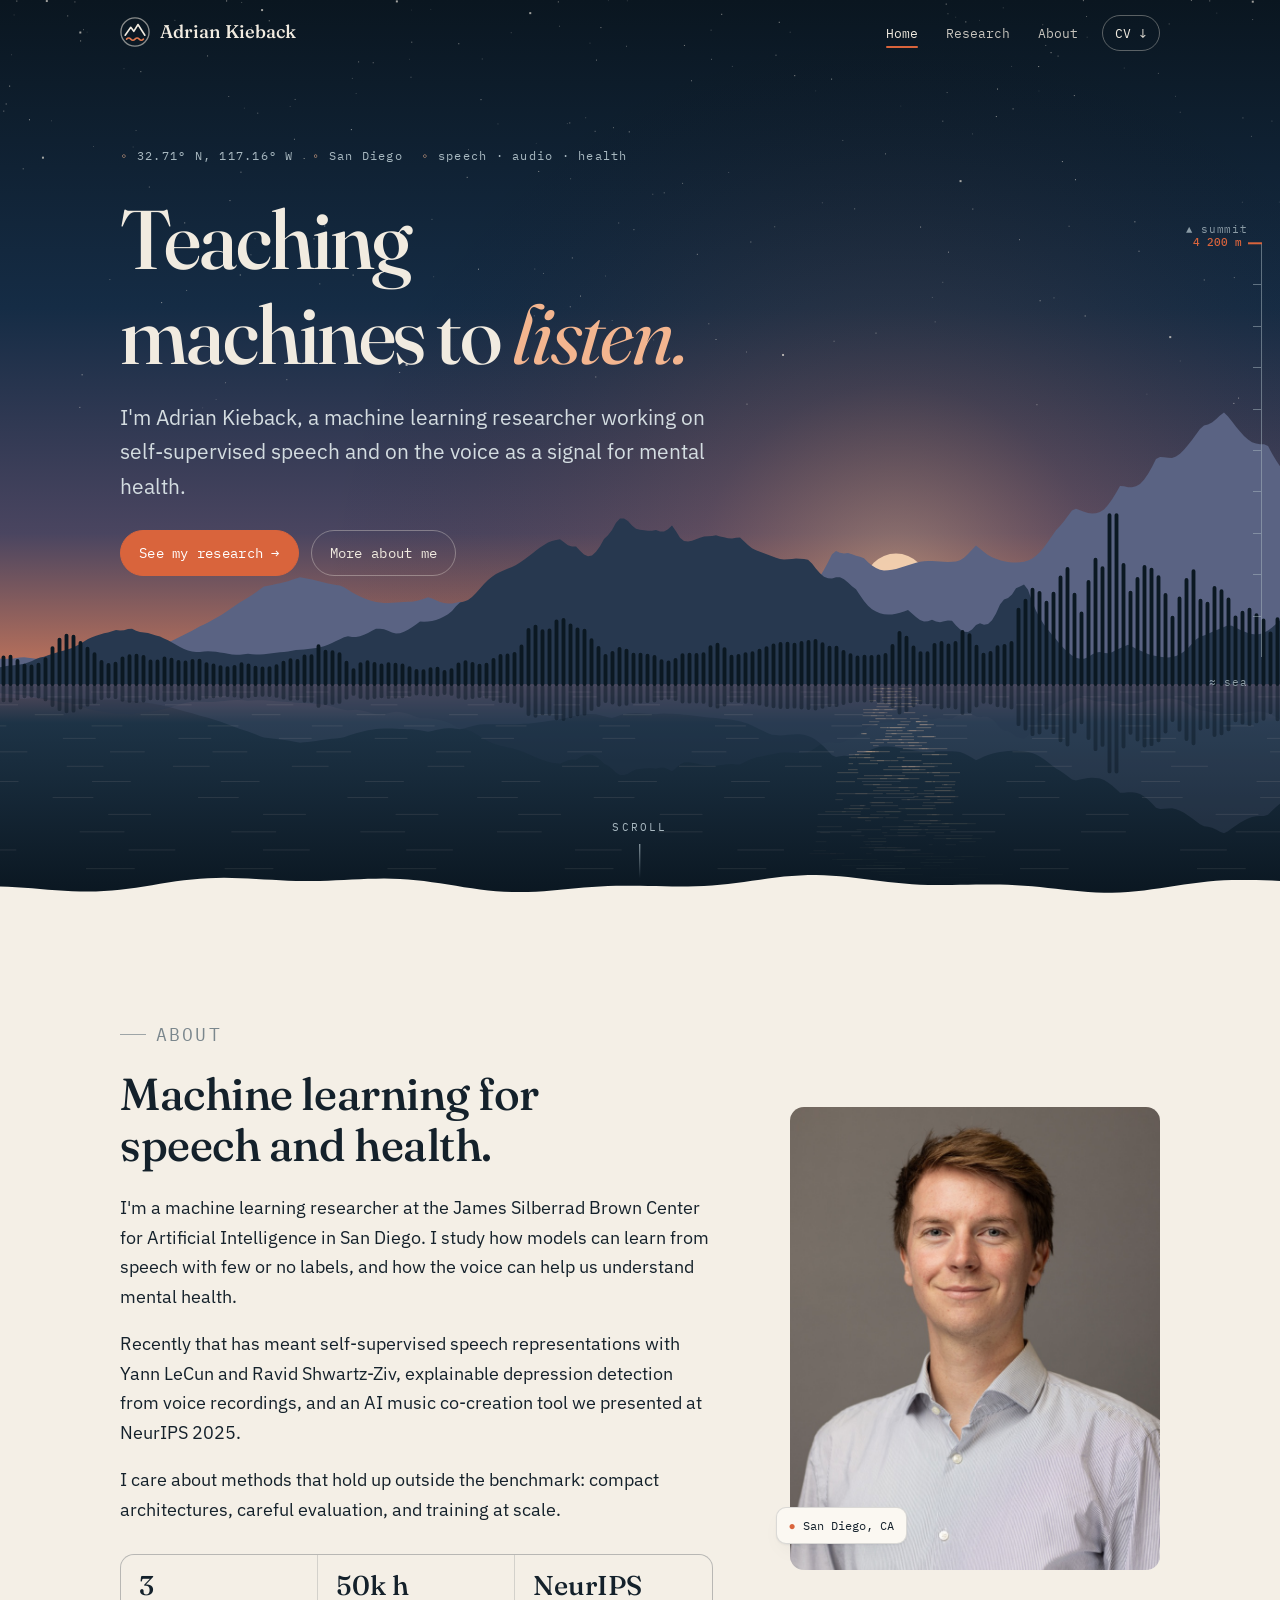
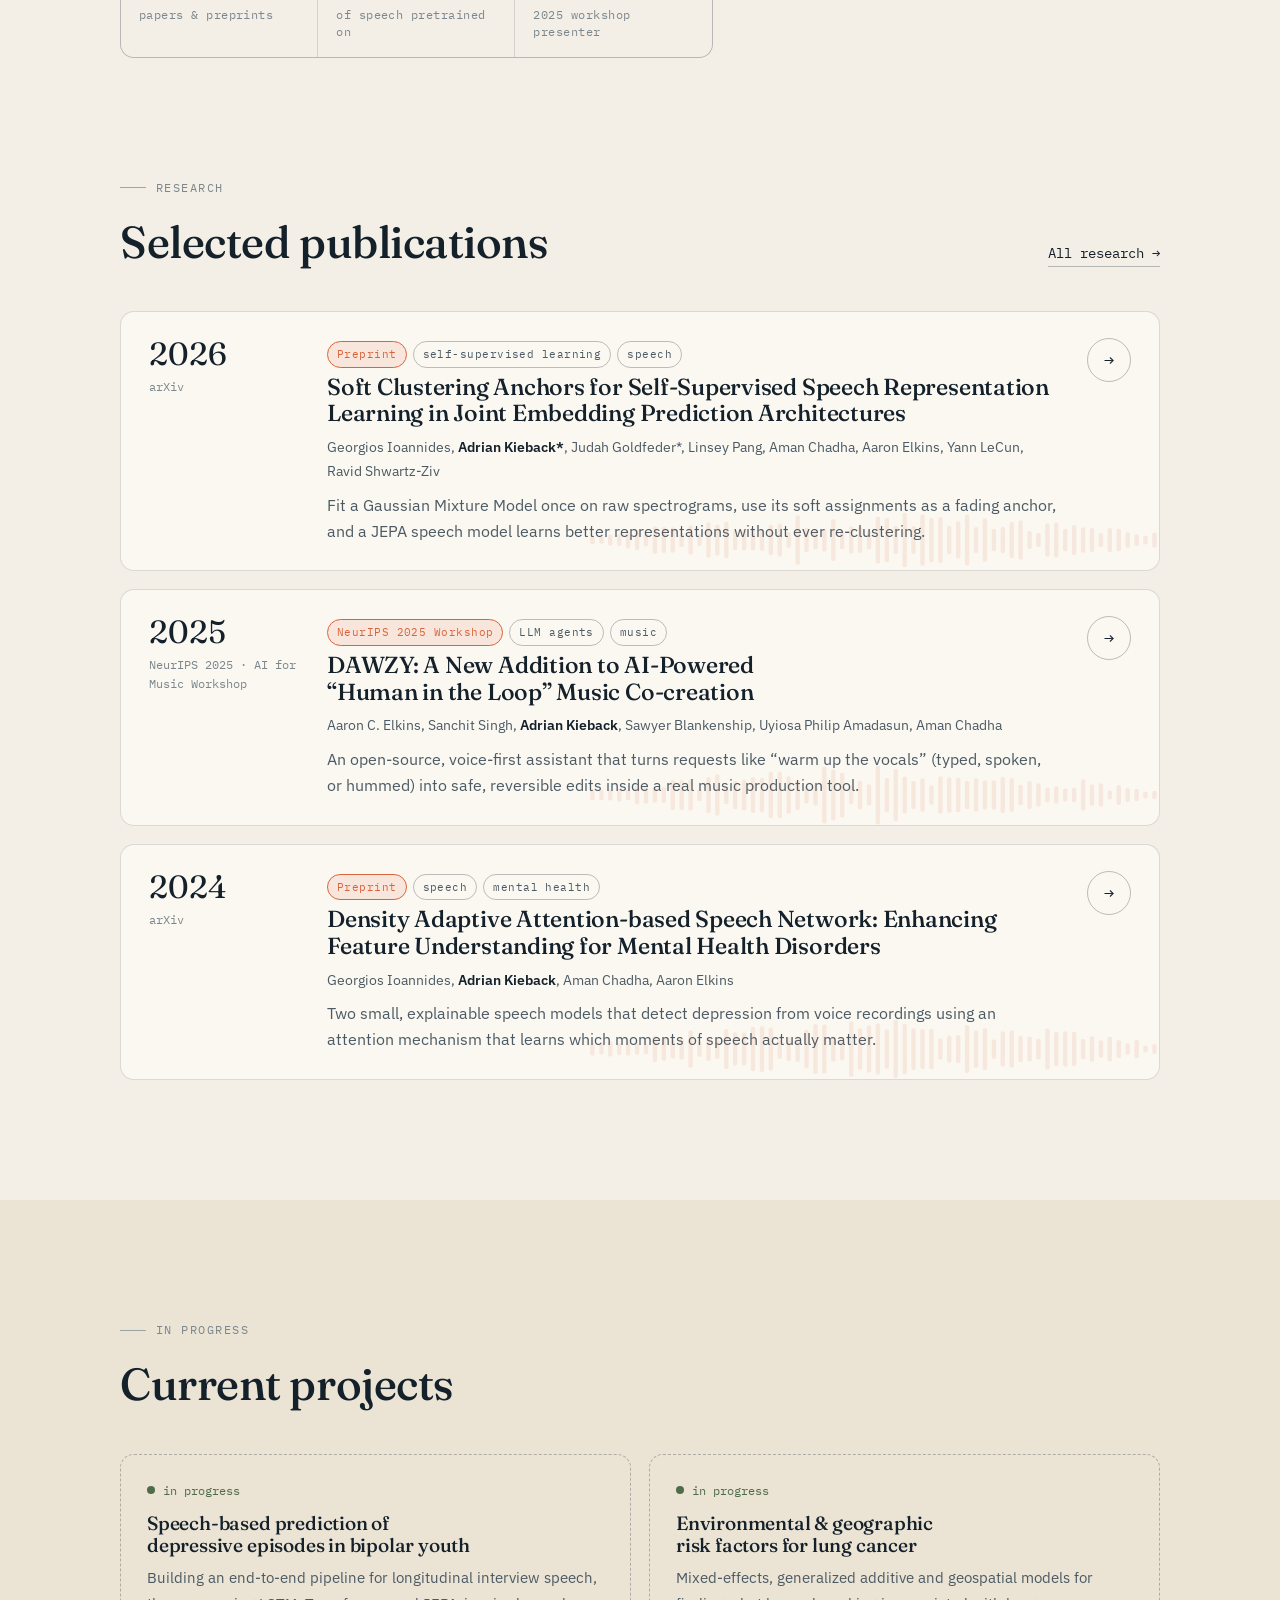
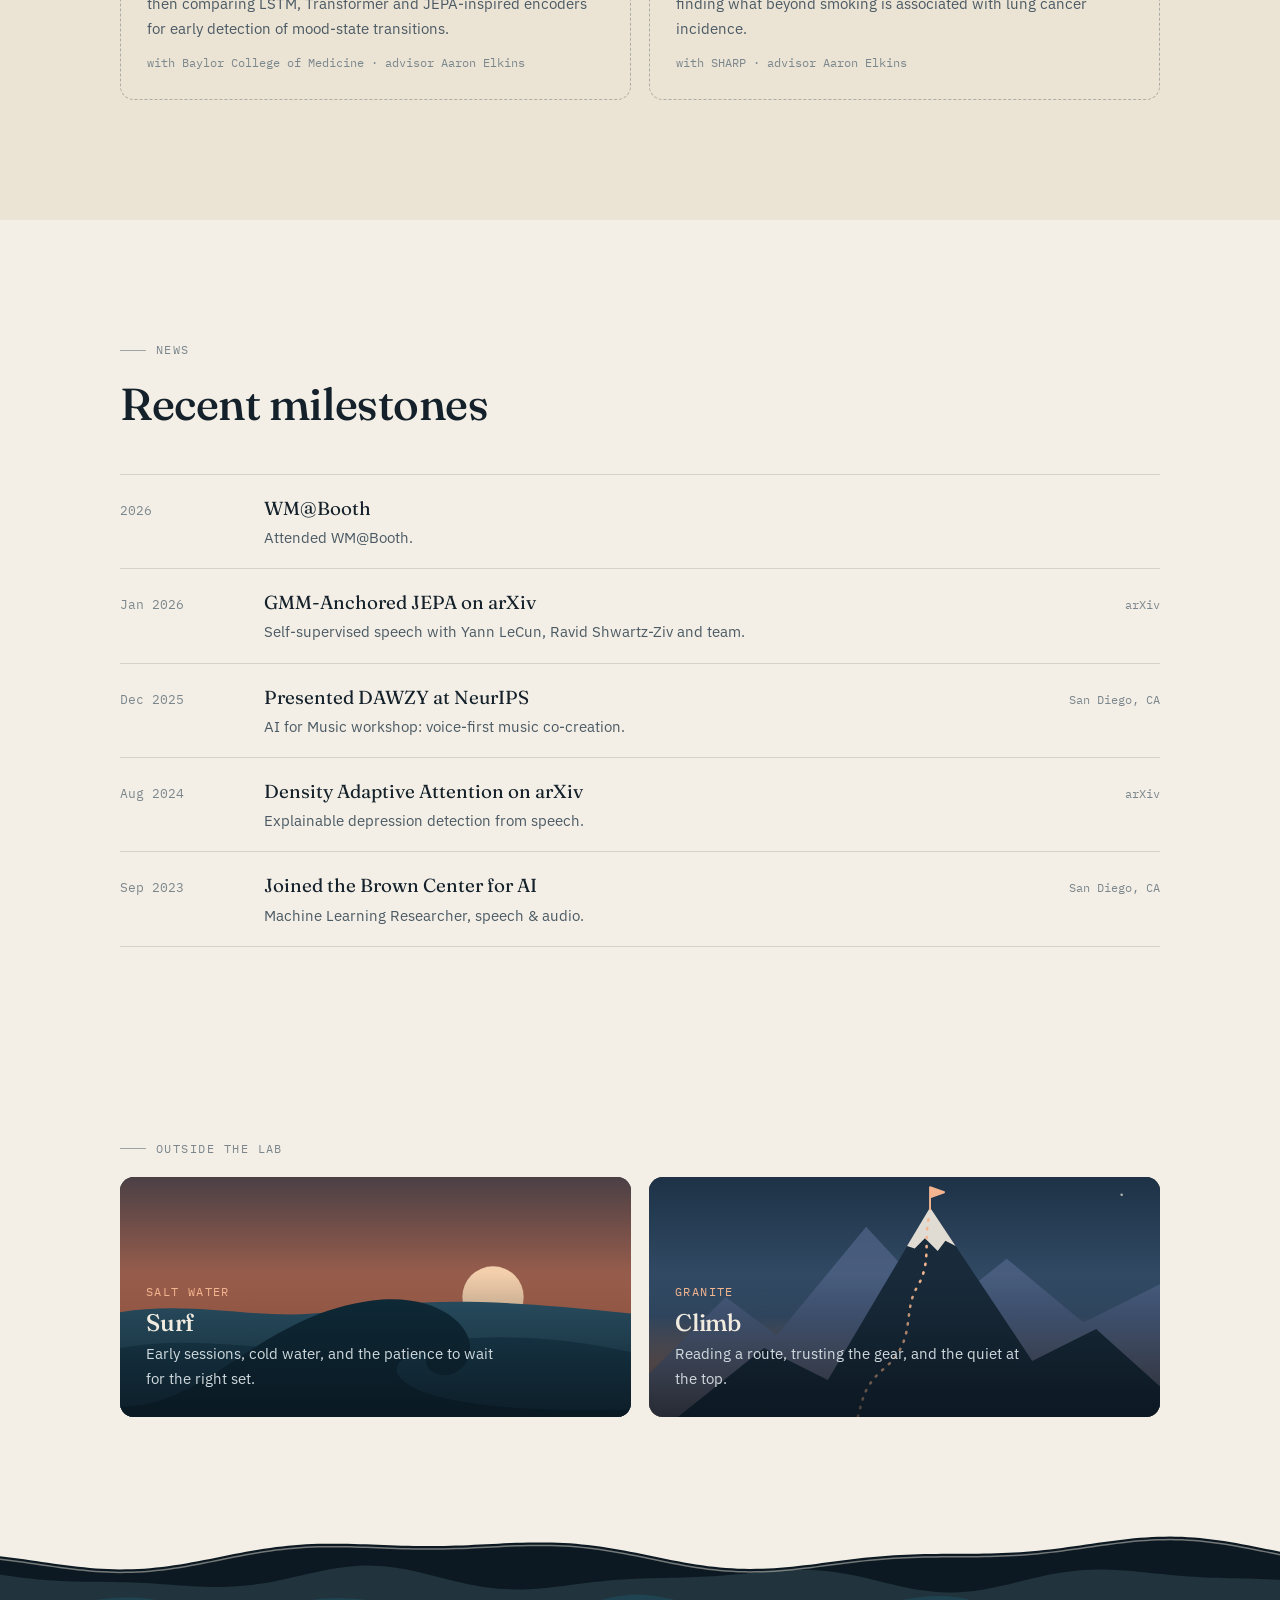
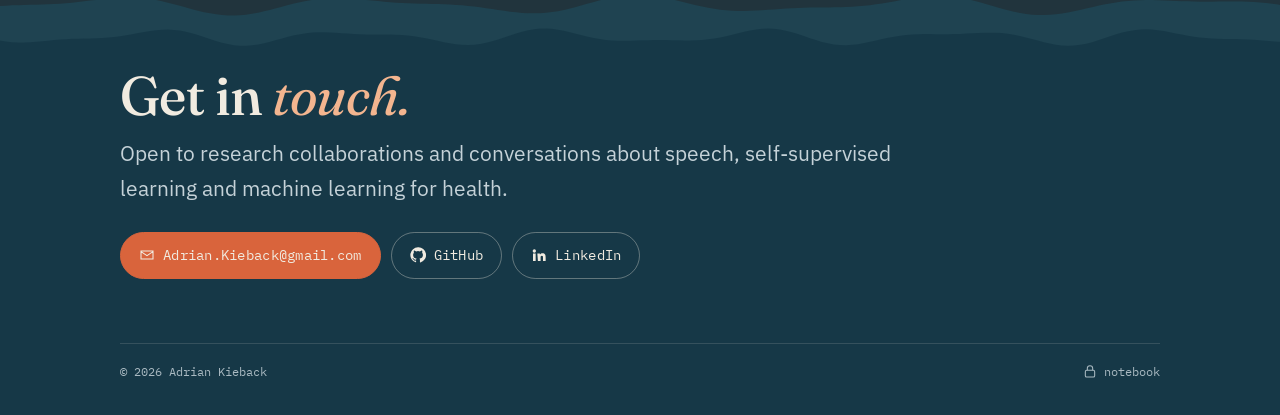
==== commit 327d7ebc: "Redesign: voice-driven hero, Yosemite print, professional tone, perf - Hero waveform is driven by a " ====
--- a/index.html
+++ b/index.html
@@ -16,13 +16,14 @@
   <link rel="alternate icon" href="icons/favicon.ico">
   <link rel="preconnect" href="https://fonts.googleapis.com">
   <link rel="preconnect" href="https://fonts.gstatic.com" crossorigin>
-  <link rel="stylesheet" href="https://fonts.googleapis.com/css2?family=Fraunces:ital,opsz,wght,SOFT,WONK@0,9..144,300..700,0..100,0..1;1,9..144,300..700,0..100,0..1&family=IBM+Plex+Mono:wght@400;500&family=IBM+Plex+Sans:ital,wght@0,400;0,500;0,600;1,400&display=swap">
+  <link rel="stylesheet" href="https://fonts.googleapis.com/css2?family=Fraunces:ital,opsz,wght@0,9..144,400..600;1,9..144,400..600&family=IBM+Plex+Mono:wght@400;500&family=IBM+Plex+Sans:ital,wght@0,400;0,500;0,600;1,400&display=swap">
   <link rel="stylesheet" href="assets/css/site.css">
   <script>document.documentElement.classList.add("js")</script>
   <script defer src="assets/js/site.js"></script>
   <script defer src="data/papers.js"></script>
   <script defer src="data/site.js"></script>
   <script defer src="data/life.js"></script>
+  <script defer src="data/voice.js"></script>
   <script defer src="assets/js/hero.js"></script>
   <script defer src="assets/js/home.js"></script>
 </head>
@@ -32,27 +33,26 @@
   <section class="hero" aria-label="Introduction">
     <canvas aria-hidden="true"></canvas>
     <div class="wrap">
-      <div class="coords"><span>32.71° N, 117.16° W</span><span>San Diego</span><span>speech · ocean · rock</span></div>
+      <div class="coords"><span>32.71° N, 117.16° W</span><span>San Diego</span><span>speech · audio · health</span></div>
       <h1>Teaching machines to <em>listen.</em></h1>
       <p class="hero-sub">I'm Adrian Kieback, a machine learning researcher working on self-supervised speech and on the voice as a signal for mental health.</p>
       <div class="hero-actions">
         <a class="btn btn-glow" href="research.html">See my research →</a>
         <a class="btn btn-ghost-light" href="about.html">More about me</a>
       </div>
-      <p class="ticker" aria-live="off"><span class="label">now:</span> <span class="word" id="ticker">pretraining speech encoders</span></p>
     </div>
-    <a class="scroll-cue" href="#hello">descend</a>
+    <a class="scroll-cue" href="#about">scroll</a>
   </section>
 
-  <section class="section" id="hello">
+  <section class="section" id="about">
     <div class="wrap">
       <div class="intro-grid">
         <div class="intro-text reveal">
-          <p class="eyebrow">Hello</p>
-          <h2>Researcher by day, <em>salt water &amp; chalk</em> the rest.</h2>
+          <p class="eyebrow">About</p>
+          <h2>Machine learning for speech and health.</h2>
           <p>I'm a machine learning researcher at the James Silberrad Brown Center for Artificial Intelligence in San Diego. I study how models can learn from speech with few or no labels, and how the voice can help us understand mental health.</p>
           <p>Recently that has meant self-supervised speech representations with Yann LeCun and Ravid Shwartz-Ziv, explainable depression detection from voice recordings, and an AI music co-creation tool we presented at NeurIPS 2025.</p>
-          <p>When I'm not training models I'm usually in the ocean or on a wall. Both teach the same thing research does: read the conditions, commit, and enjoy the process.</p>
+          <p>I care about methods that hold up outside the benchmark: compact architectures, careful evaluation, and training at scale.</p>
           <div class="facts">
             <div><b>3</b><span>papers &amp; preprints</span></div>
             <div><b>50k h</b><span>of speech pretrained on</span></div>
@@ -61,7 +61,7 @@
         </div>
         <figure class="portrait reveal" style="margin:0">
           <img src="images/portrait.jpg" alt="Portrait of Adrian Kieback" width="800" height="1200" loading="lazy">
-          <span class="tag"><b>●</b> San Diego, CA · DE native</span>
+          <span class="tag"><b>●</b> San Diego, CA</span>
         </figure>
       </div>
     </div>
@@ -72,7 +72,7 @@
       <div class="section-head reveal">
         <div>
           <p class="eyebrow">Research</p>
-          <h2>Papers &amp; the stories behind them</h2>
+          <h2>Selected publications</h2>
         </div>
         <a class="arrow-link" href="research.html">All research <span>→</span></a>
       </div>
@@ -84,8 +84,8 @@
     <div class="wrap">
       <div class="section-head reveal">
         <div>
-          <p class="eyebrow">Right now</p>
-          <h2>On the wall at the moment</h2>
+          <p class="eyebrow">In progress</p>
+          <h2>Current projects</h2>
         </div>
       </div>
       <div class="now-grid" id="now-grid"></div>
@@ -96,24 +96,18 @@
     <div class="wrap">
       <div class="section-head reveal">
         <div>
-          <p class="eyebrow">Field log</p>
-          <h2>Recent waypoints</h2>
+          <p class="eyebrow">News</p>
+          <h2>Recent milestones</h2>
         </div>
       </div>
       <ol class="log reveal" id="log-list"></ol>
     </div>
   </section>
 
-  <section class="section" id="life">
+  <section class="section" id="outside">
     <div class="wrap">
-      <div class="section-head reveal">
-        <div>
-          <p class="eyebrow">Off the clock</p>
-          <h2>Ocean &amp; mountains</h2>
-        </div>
-        <a class="arrow-link" href="life.html">The other half <span>→</span></a>
-      </div>
-      <div class="life-teaser" id="life-teaser">
+      <p class="eyebrow reveal">Outside the lab</p>
+      <div class="life-teaser life-teaser-sm">
         <a class="chapter reveal" href="life.html#ocean" data-scene="ocean">
           <span class="k">Salt water</span><h3>Surf</h3><p>Early sessions, cold water, and the patience to wait for the right set.</p>
         </a>
@@ -124,6 +118,7 @@
     </div>
   </section>
 
+
 </main>
 </body>
 </html>
--- a/assets/css/site.css
+++ b/assets/css/site.css
@@ -93,7 +93,6 @@
   font-weight: 500;
   line-height: 1.15;
   margin: 0 0 0.5em;
-  font-variation-settings: "SOFT" 50, "WONK" 0;
   letter-spacing: -0.01em;
   text-wrap: balance;
 }
@@ -171,9 +170,7 @@
 }
 .site-nav.over-hero { color: var(--on-night); }
 .site-nav.scrolled {
-  background: color-mix(in srgb, var(--paper) 82%, transparent);
-  -webkit-backdrop-filter: saturate(140%) blur(12px);
-  backdrop-filter: saturate(140%) blur(12px);
+  background: color-mix(in srgb, var(--paper) 96%, transparent);
   box-shadow: 0 1px 0 var(--line);
   color: var(--ink);
 }
@@ -244,7 +241,7 @@
   opacity: .5;
   border-right: 1px solid currentColor;
 }
-.altimeter .marker { position: absolute; right: 0; top: 0; display: flex; align-items: center; gap: 6px; transform: translateY(-50%); white-space: nowrap; }
+.altimeter .marker { position: absolute; right: 0; top: 0; display: flex; align-items: center; gap: 6px; transform: translateY(-50%); white-space: nowrap; will-change: transform; }
 .altimeter .marker b { font-weight: 500; color: var(--glow); }
 .altimeter .marker i { display: block; width: 14px; height: 2px; background: var(--glow); }
 .altimeter .cap { position: absolute; right: 14px; white-space: nowrap; opacity: .8; letter-spacing: .08em; }
@@ -260,8 +257,9 @@
 }
 @supports (height: 100svh) { .hero { min-height: 100svh; } }
 .hero canvas { position: absolute; inset: 0; width: 100%; height: 100%; z-index: -1; }
+.hero canvas.hero-fx { inset: auto 0 0 0; height: auto; }
 .hero .wrap { padding-top: calc(var(--nav-h) + clamp(28px, 9vh, 110px)); position: relative; }
-.hero h1 { color: var(--on-night); max-width: 12ch; margin-bottom: 18px; font-variation-settings: "SOFT" 100, "WONK" 1; }
+.hero h1 { color: var(--on-night); max-width: 12ch; margin-bottom: 18px; }
 .hero h1 em { font-style: italic; color: #f3b58f; font-weight: 400; }
 .hero .hero-sub { font-size: clamp(1.05rem, 2vw, 1.3rem); color: #d4dde1; max-width: 46ch; margin-bottom: 26px; }
 .hero .coords { font-family: var(--mono); font-size: 0.78rem; letter-spacing: .1em; color: var(--on-night-soft); margin-bottom: 26px; display: flex; flex-wrap: wrap; gap: 6px 18px; }
@@ -275,10 +273,6 @@
 .hero .scroll-cue::after { content: ""; width: 1px; height: 34px; background: linear-gradient(var(--on-night-soft), transparent); animation: drip 2.4s ease-in-out infinite; }
 @keyframes drip { 0% { transform: scaleY(0); transform-origin: top; } 50% { transform: scaleY(1); transform-origin: top; } 51% { transform-origin: bottom; } 100% { transform: scaleY(0); transform-origin: bottom; } }
 
-.ticker { font-family: var(--mono); font-size: .8rem; color: var(--on-night-soft); margin-top: 30px; min-height: 1.6em; }
-.ticker .label { color: #f3b58f; }
-.ticker .word { border-right: 1px solid currentColor; padding-right: 2px; animation: caret 1s steps(1) infinite; }
-@keyframes caret { 50% { border-color: transparent; } }
 
 /* ---------- Page header (inner pages) ---------- */
 .page-head {
@@ -400,6 +394,35 @@
 .chapter p { margin: 0; color: #d0dade; font-size: .95rem; max-width: 40ch; }
 .chapter .k { font-family: var(--mono); font-size: .72rem; letter-spacing: .12em; text-transform: uppercase; color: #f3b58f; margin-bottom: 8px; }
 @media (max-width: 720px) { .life-teaser { grid-template-columns: 1fr; } .chapter { min-height: 260px; } }
+.life-teaser-sm .chapter { min-height: 240px; }
+.life-teaser-sm .chapter h3 { font-size: 1.5rem; }
+#outside { padding-top: clamp(40px, 6vw, 72px); padding-bottom: clamp(24px, 4vw, 48px); }
+
+/* ---------- Darkroom print (ASCII over photo) ---------- */
+.darkroom { margin: 0; }
+.dr-print {
+  background: #f3eee4; padding: clamp(8px, 1.6vw, 18px); border-radius: 6px;
+  box-shadow: 0 1px 2px rgba(20, 33, 43, .08), 0 24px 50px -28px rgba(20, 33, 43, .45);
+}
+.dr-stage { position: relative; aspect-ratio: 2316 / 1535; overflow: hidden; background: #f3eee4; touch-action: pan-y; cursor: crosshair; contain: layout paint; }
+.dr-photo { position: absolute; inset: 0; width: 100%; height: 100%; object-fit: cover; z-index: 3; transition: opacity .9s ease; }
+.dr-canvas { position: absolute; inset: 0; width: 100%; height: 100%; z-index: 1; }
+.dr-lens {
+  position: absolute; left: 0; top: 0; z-index: 2; overflow: hidden; pointer-events: none;
+  opacity: 0; transition: opacity .35s ease; will-change: transform;
+  -webkit-mask-image: radial-gradient(circle closest-side, #000 55%, transparent 100%);
+  mask-image: radial-gradient(circle closest-side, #000 55%, transparent 100%);
+}
+.dr-lens.on { opacity: 1; }
+.dr-lens img { position: absolute; left: 0; top: 0; max-width: none; will-change: transform; }
+.darkroom.has-ascii .dr-photo { opacity: 0; }
+.darkroom.has-ascii.developed .dr-photo { opacity: 1; }
+.darkroom figcaption { display: flex; justify-content: space-between; align-items: flex-start; gap: 20px; margin-top: 22px; flex-wrap: wrap; }
+.dr-title { font-family: var(--serif); font-size: 1.25rem; margin: 0 0 2px; }
+.dr-sub { font-size: .92rem; color: var(--ink-soft); margin: 0; max-width: 60ch; }
+.dr-toggle { flex: none; }
+.dr-toggle[aria-pressed="true"] { background: var(--ink); color: var(--paper); border-color: var(--ink); }
+@media (hover: none) { .dr-stage { cursor: default; } }
 
 /* ---------- Life gallery ---------- */
 .gallery { columns: 3 260px; column-gap: 18px; }
@@ -430,7 +453,7 @@
 
 .tldr-box {
   font-family: var(--serif); font-size: clamp(1.25rem, 2.4vw, 1.6rem); line-height: 1.4;
-  border-left: 3px solid var(--glow); padding: 4px 0 4px 22px; margin: 0 0 40px; font-variation-settings: "SOFT" 100;
+  border-left: 3px solid var(--glow); padding: 4px 0 4px 22px; margin: 0 0 40px;
 }
 .prose h2 { font-size: clamp(1.5rem, 3vw, 1.9rem); margin-top: 1.8em; }
 .prose h2:first-child { margin-top: 0; }
